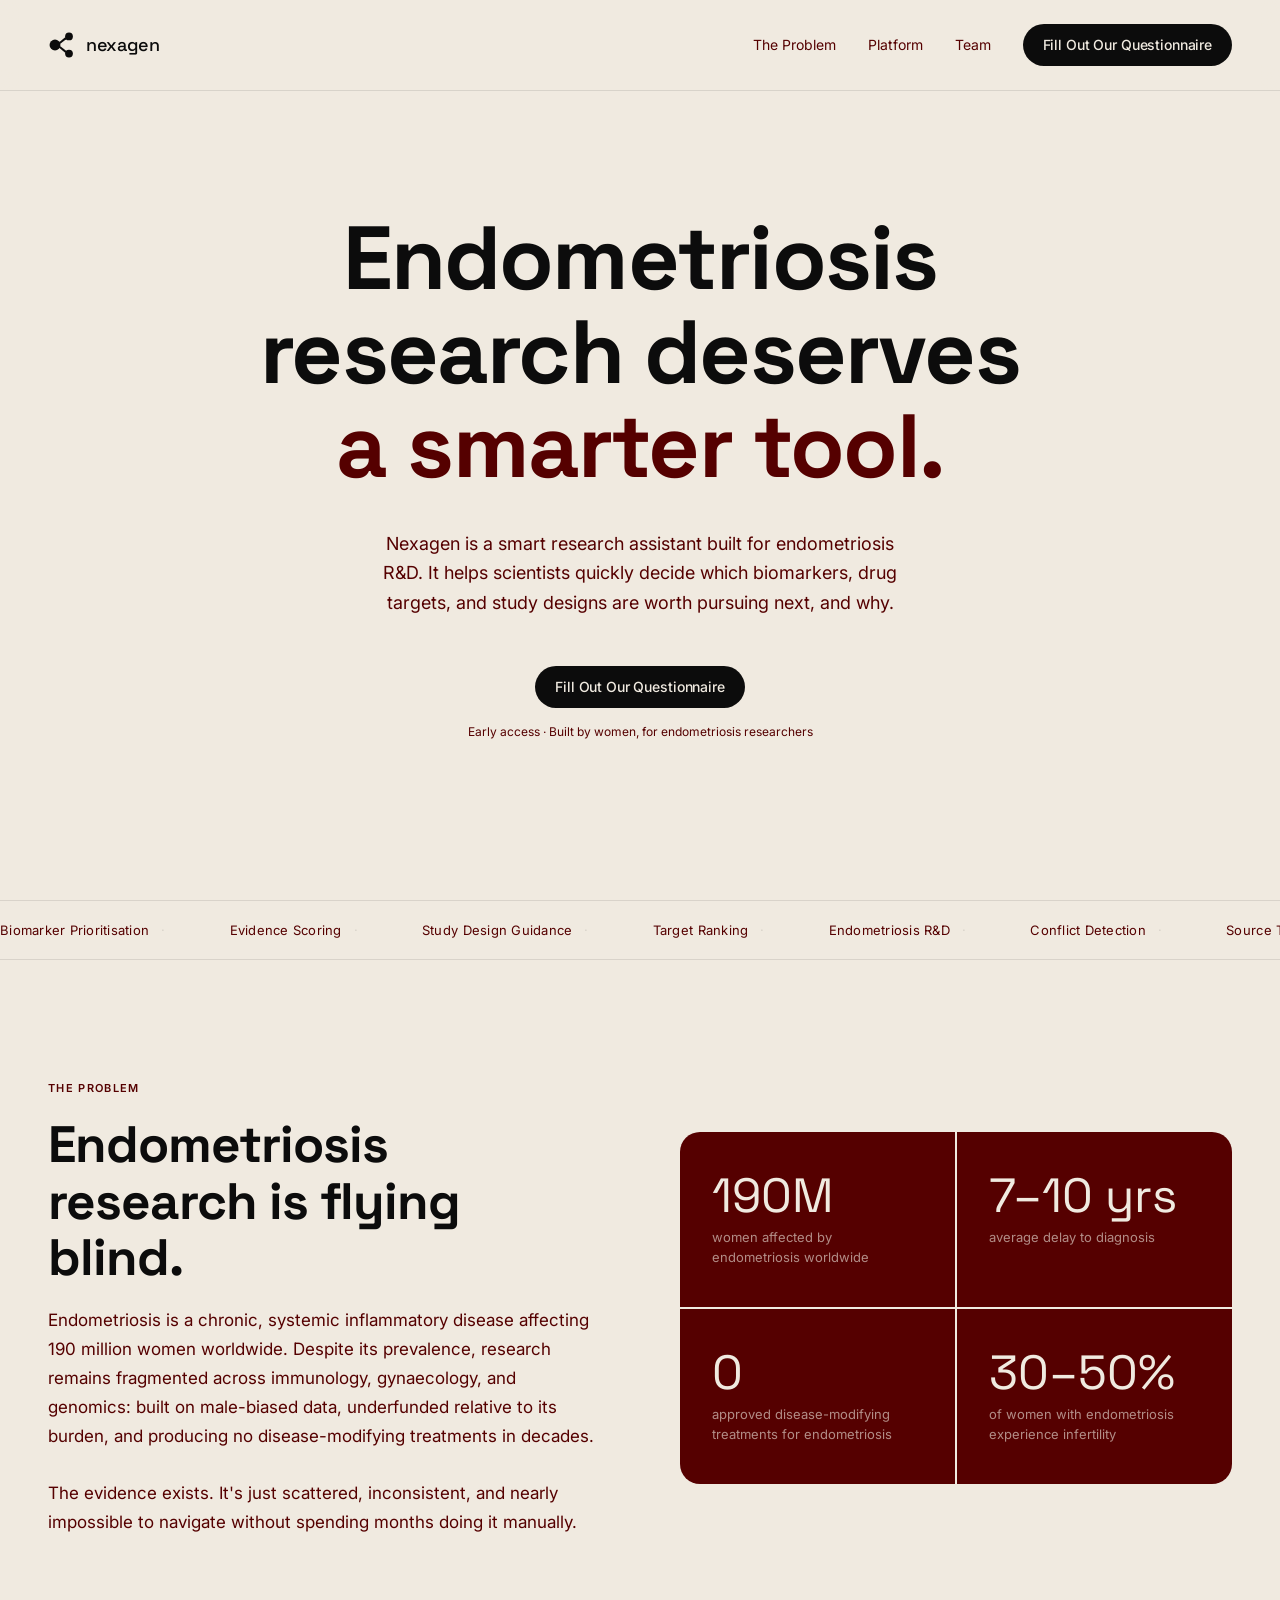
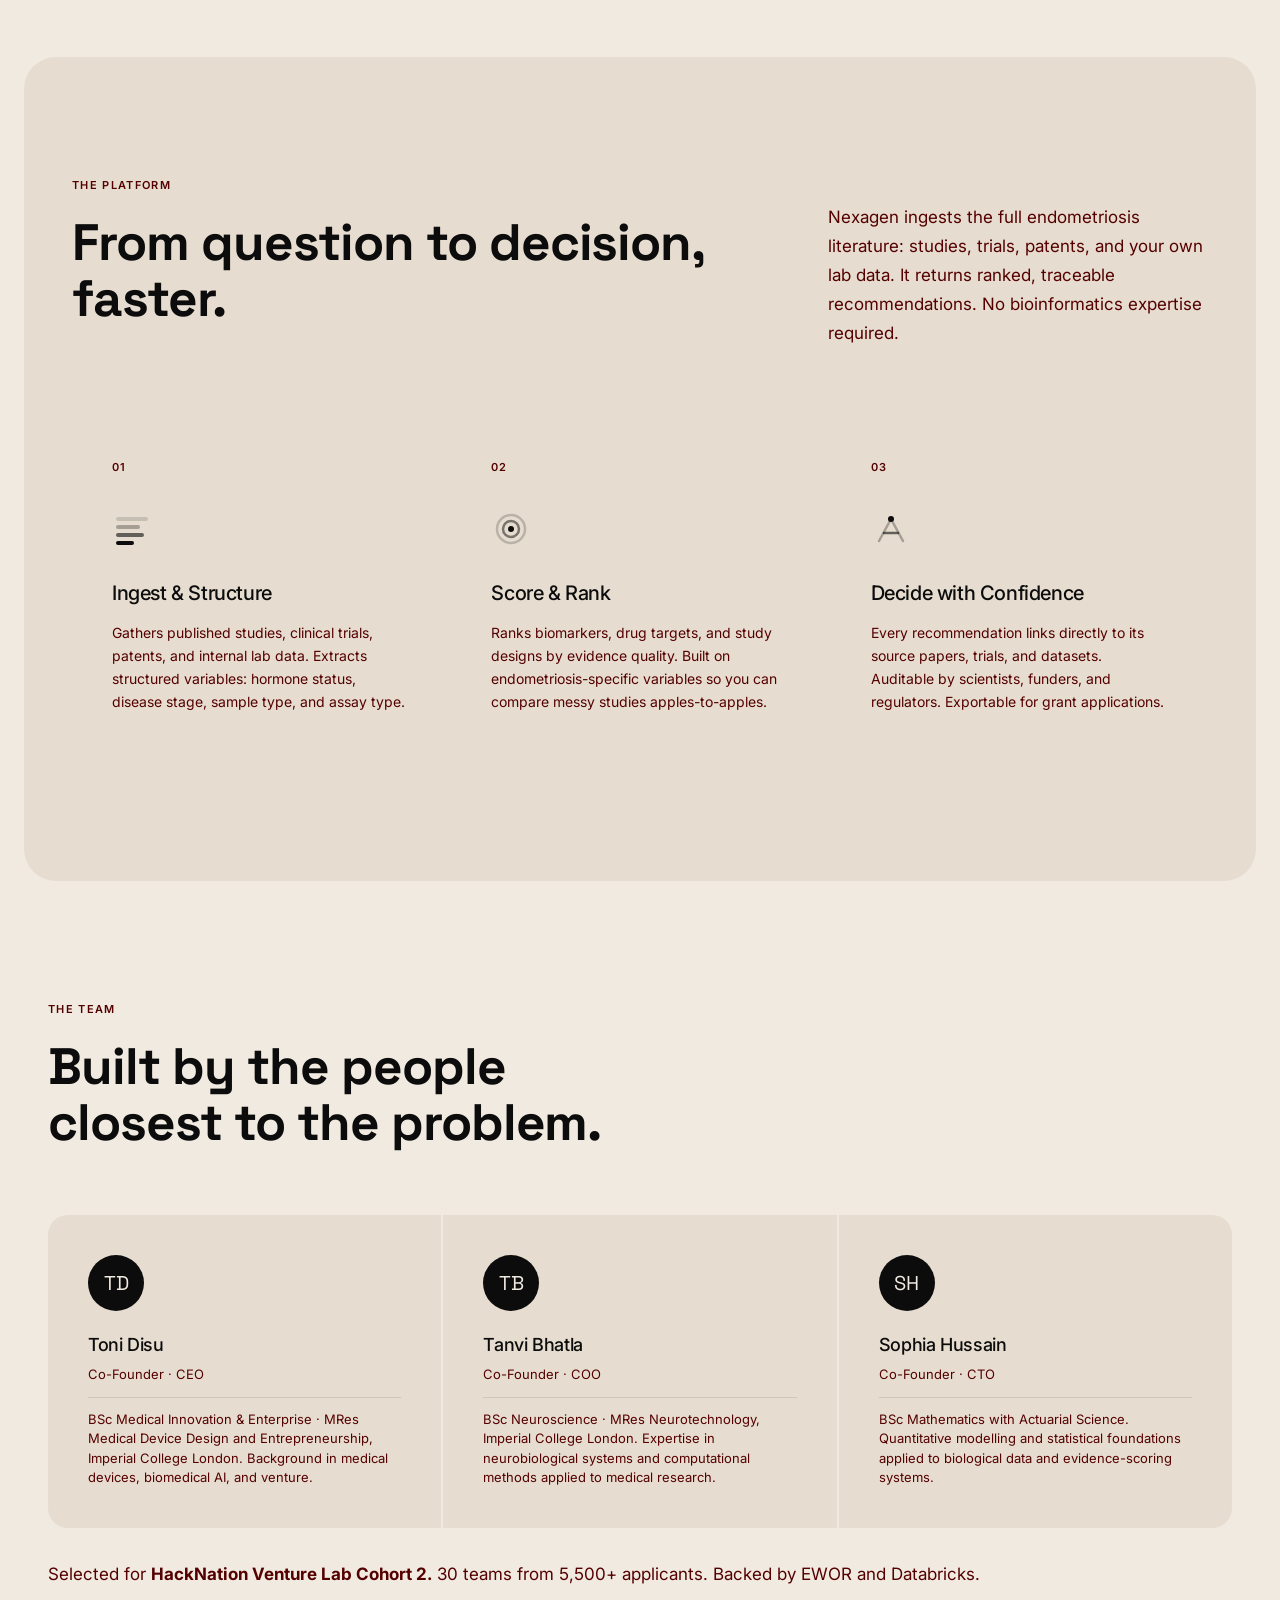
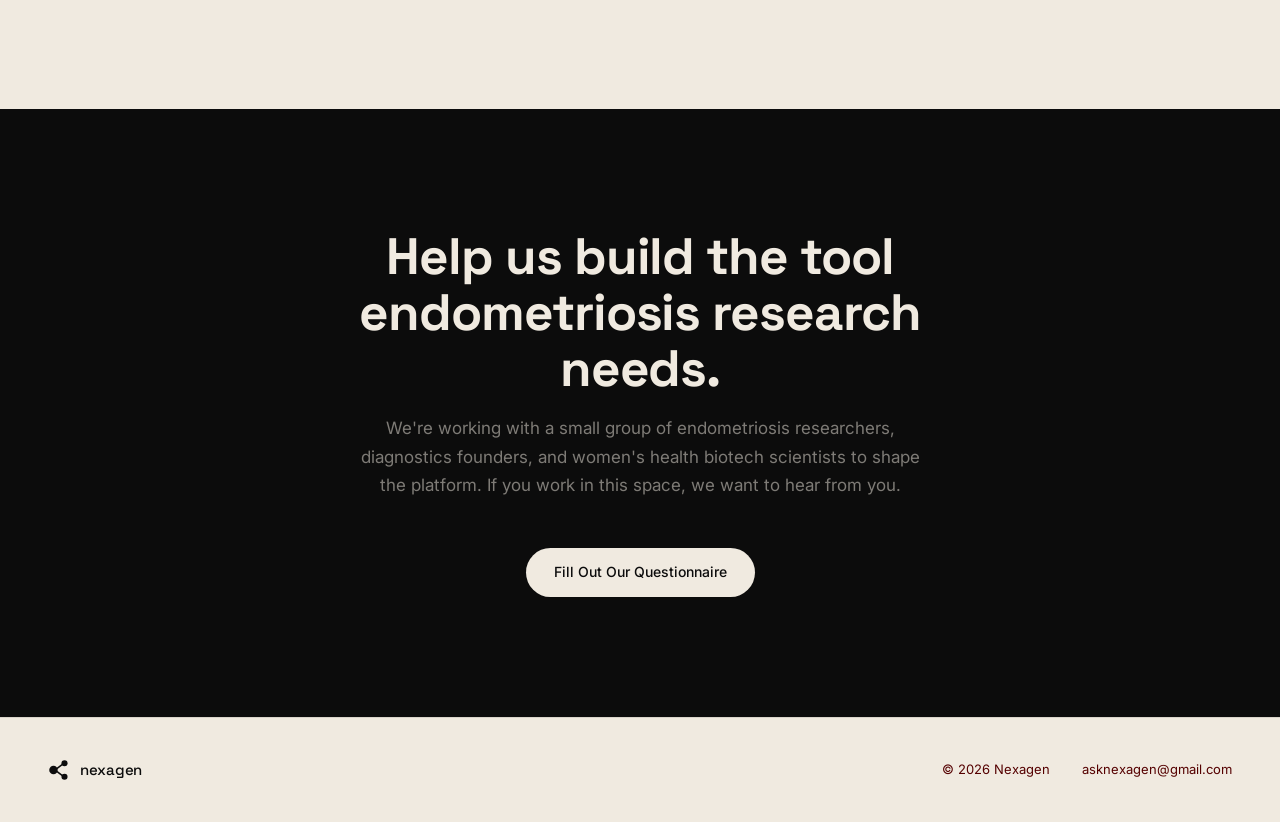
==== index.html @ 5291b255 "Update index.html" ====
<!DOCTYPE html>
<html lang="en">
<head>
  <meta charset="UTF-8" />
  <meta name="viewport" content="width=device-width, initial-scale=1.0" />
  <title>Nexagen: Endometriosis Research Deserves a Smarter Tool</title>
  <meta name="description" content="Nexagen is a smart research assistant built for endometriosis R&D. It helps scientists quickly decide which biomarkers, drug targets, and study designs are worth pursuing next, and why." />
  <link rel="preconnect" href="https://fonts.googleapis.com" />
  <link rel="preconnect" href="https://fonts.gstatic.com" crossorigin />
  <link href="https://fonts.googleapis.com/css2?family=Inter:wght@300;400;500;600&family=DM+Serif+Display:ital@0;1&family=Space+Grotesk:wght@500&display=swap" rel="stylesheet" />
  <style>
    *, *::before, *::after { box-sizing: border-box; margin: 0; padding: 0; }
    :root {
      --cream: #F0EAE0;
      --cream-dark: #E6DDD0;
      --black: #0C0C0C;
      --black-soft: #1A1A1A;
      --mid: #550000;
      --border: rgba(12,12,12,0.1);
    }
    html { scroll-behavior: smooth; }
    body {
      background: var(--cream);
      color: var(--black);
      font-family: 'Inter', sans-serif;
      font-size: 16px;
      line-height: 1.6;
      -webkit-font-smoothing: antialiased;
    }
    /* ── NAV ── */
    nav {
      position: fixed;
      top: 0; left: 0; right: 0;
      z-index: 100;
      display: flex;
      align-items: center;
      justify-content: space-between;
      padding: 24px 48px;
      background: rgba(240, 234, 224, 0.85);
      backdrop-filter: blur(12px);
      border-bottom: 1px solid var(--border);
    }
    .nav-logo {
      display: flex;
      align-items: center;
      gap: 10px;
      text-decoration: none;
      color: var(--black);
    }
    .nav-logo svg { width: 28px; height: 28px; }
    .nav-logo-text {
      font-family: 'Space Grotesk', sans-serif;
      font-size: 18px;
      font-weight: 500;
      letter-spacing: -0.02em;
    }
    .nav-right {
      display: flex;
      align-items: center;
      gap: 32px;
    }
    .nav-link {
      font-size: 14px;
      color: var(--mid);
      text-decoration: none;
      transition: color 0.2s;
    }
    .nav-link:hover { color: var(--black); }
    .btn-primary {
      display: inline-flex;
      align-items: center;
      gap: 8px;
      background: var(--black);
      color: var(--cream);
      font-size: 14px;
      font-weight: 500;
      padding: 10px 20px;
      border-radius: 100px;
      text-decoration: none;
      border: none;
      cursor: pointer;
      transition: opacity 0.2s, transform 0.15s;
      font-family: 'Inter', sans-serif;
      letter-spacing: -0.01em;
    }
    .btn-primary:hover { opacity: 0.85; transform: translateY(-1px); }
    .btn-outline {
      display: inline-flex;
      align-items: center;
      background: transparent;
      color: var(--black);
      font-size: 14px;
      font-weight: 500;
      padding: 10px 20px;
      border-radius: 100px;
      text-decoration: none;
      border: 1.5px solid var(--black);
      cursor: pointer;
      transition: background 0.2s, color 0.2s;
      font-family: 'Inter', sans-serif;
    }
    .btn-outline:hover { background: var(--black); color: var(--cream); }
    /* ── HERO ── */
    .hero {
      min-height: 100vh;
      display: flex;
      flex-direction: column;
      align-items: center;
      justify-content: center;
      text-align: center;
      padding: 100px 24px 48px;
      position: relative;
      overflow: hidden;
    }
    .hero-badge {
      display: inline-flex;
      align-items: center;
      gap: 8px;
      font-size: 12px;
      font-weight: 500;
      letter-spacing: 0.08em;
      text-transform: uppercase;
      color: var(--mid);
      border: 1px solid var(--border);
      padding: 6px 14px;
      border-radius: 100px;
      margin-bottom: 40px;
      animation: fadeUp 0.6s ease both;
    }
    .hero-badge span {
      width: 6px; height: 6px;
      background: var(--black);
      border-radius: 50%;
      display: inline-block;
    }
    .hero-headline {
      font-family: 'Space Grotesk', sans-serif;
      font-size: clamp(40px, 7vw, 96px);
      line-height: 1.05;
      letter-spacing: -0.02em;
      max-width: 900px;
      margin-bottom: 12px;
      animation: fadeUp 0.6s 0.1s ease both;
    }
    .hero-headline em {
      font-style: normal;
      color: var(--mid);
    }
    .hero-sub {
      font-size: clamp(15px, 2vw, 18px);
      color: var(--mid);
      max-width: 520px;
      line-height: 1.65;
      margin: 24px auto 48px;
      font-weight: 400;
      animation: fadeUp 0.6s 0.2s ease both;
    }
    .hero-note {
      font-size: 12px;
      color: var(--mid);
      margin-top: 14px;
      animation: fadeUp 0.6s 0.35s ease both;
    }
    /* ── TICKER ── */
    .ticker-wrap {
      border-top: 1px solid var(--border);
      border-bottom: 1px solid var(--border);
      padding: 16px 0;
      overflow: hidden;
      white-space: nowrap;
    }
    .ticker-track {
      display: inline-flex;
      gap: 64px;
      animation: ticker 28s linear infinite;
    }
    .ticker-item {
      font-size: 13px;
      color: var(--mid);
      font-weight: 400;
      letter-spacing: 0.02em;
      display: inline-flex;
      align-items: center;
      gap: 12px;
    }
    .ticker-item::after {
      content: '·';
      color: var(--border);
    }
    @keyframes ticker {
      from { transform: translateX(0); }
      to { transform: translateX(-50%); }
    }
    /* ── SECTIONS ── */
    section { padding: 120px 48px; }
    .section-label {
      font-size: 11px;
      font-weight: 600;
      letter-spacing: 0.12em;
      text-transform: uppercase;
      color: var(--mid);
      margin-bottom: 20px;
    }
    .section-title {
      font-family: 'Space Grotesk', sans-serif;
      font-size: clamp(28px, 4vw, 52px);
      line-height: 1.1;
      letter-spacing: -0.02em;
      max-width: 640px;
      margin-bottom: 20px;
    }
    .section-body {
      font-size: 17px;
      color: var(--mid);
      max-width: 560px;
      line-height: 1.7;
    }
    /* ── PROBLEM ── */
    .problem {
      display: grid;
      grid-template-columns: 1fr 1fr;
      gap: 80px;
      align-items: center;
      max-width: 1200px;
      margin: 0 auto;
    }
    .stat-grid {
      display: grid;
      grid-template-columns: 1fr 1fr;
      gap: 2px;
    }
    .stat-card {
      background: var(--mid);
      color: var(--cream);
      padding: 40px 32px;
    }
    .stat-card:first-child { border-radius: 20px 0 0 0; }
    .stat-card:nth-child(2) { border-radius: 0 20px 0 0; }
    .stat-card:nth-child(3) { border-radius: 0 0 0 20px; }
    .stat-card:last-child { border-radius: 0 0 20px 0; }
    .stat-number {
      font-family: 'Space Grotesk', sans-serif;
      font-size: clamp(32px, 5vw, 48px);
      line-height: 1;
      margin-bottom: 8px;
    }
    .stat-desc {
      font-size: 13px;
      color: rgba(240,234,224,0.6);
      line-height: 1.5;
    }
    /* ── HOW IT WORKS ── */
    .how-inner {
      max-width: 1200px;
      margin: 0 auto;
    }
    .how-header {
      display: flex;
      justify-content: space-between;
      align-items: flex-end;
      margin-bottom: 64px;
      flex-wrap: wrap;
      gap: 24px;
    }
    .steps {
      display: grid;
      grid-template-columns: repeat(3, 1fr);
      gap: 2px;
    }
    .step {
      background: var(--cream-dark);
      padding: 48px 40px;
      position: relative;
    }
    .step:first-child { border-radius: 20px 0 0 20px; }
    .step:last-child { border-radius: 0 20px 20px 0; }
    .step-num {
      font-size: 11px;
      font-weight: 600;
      letter-spacing: 0.1em;
      color: var(--mid);
      text-transform: uppercase;
      margin-bottom: 32px;
    }
    .step-icon {
      width: 40px;
      height: 40px;
      margin-bottom: 20px;
    }
    .step-title {
      font-size: 20px;
      font-weight: 500;
      letter-spacing: -0.02em;
      margin-bottom: 12px;
    }
    .step-desc {
      font-size: 14px;
      color: var(--mid);
      line-height: 1.65;
    }
    /* ── TEAM ── */
    .team-inner {
      max-width: 1200px;
      margin: 0 auto;
    }
    .team-grid {
      display: grid;
      grid-template-columns: repeat(3, 1fr);
      gap: 2px;
      margin-top: 64px;
    }
    .team-card {
      background: var(--cream-dark);
      padding: 40px;
    }
    .team-card:first-child { border-radius: 20px 0 0 20px; }
    .team-card:last-child { border-radius: 0 20px 20px 0; }
    .team-avatar {
      width: 56px;
      height: 56px;
      border-radius: 50%;
      background: var(--black);
      margin-bottom: 20px;
      display: flex;
      align-items: center;
      justify-content: center;
      font-family: 'Space Grotesk', sans-serif;
      font-size: 20px;
      color: var(--cream);
    }
    .team-name {
      font-size: 18px;
      font-weight: 500;
      letter-spacing: -0.02em;
      margin-bottom: 4px;
    }
    .team-role {
      font-size: 13px;
      color: var(--mid);
      margin-bottom: 12px;
    }
    .team-bg {
      font-size: 13px;
      color: var(--mid);
      line-height: 1.5;
      padding-top: 12px;
      border-top: 1px solid var(--border);
    }
    /* ── CTA ── */
    .cta-section {
      background: var(--black);
      color: var(--cream);
      text-align: center;
      padding: 120px 48px;
    }
    .cta-section .section-title {
      color: var(--cream);
      margin: 0 auto 16px;
    }
    .cta-section .section-body {
      color: rgba(240,234,224,0.5);
      margin: 0 auto 48px;
    }
    .btn-cream {
      display: inline-flex;
      align-items: center;
      background: var(--cream);
      color: var(--black);
      font-family: 'Inter', sans-serif;
      font-size: 14px;
      font-weight: 500;
      padding: 13px 28px;
      border-radius: 100px;
      text-decoration: none;
      border: none;
      cursor: pointer;
      white-space: nowrap;
      transition: opacity 0.2s, transform 0.15s;
    }
    .btn-cream:hover { opacity: 0.85; transform: translateY(-1px); }
    /* ── FOOTER ── */
    footer {
      padding: 40px 48px;
      border-top: 1px solid var(--border);
      display: flex;
      align-items: center;
      justify-content: space-between;
    }
    .footer-logo {
      display: flex;
      align-items: center;
      gap: 10px;
      text-decoration: none;
      color: var(--black);
    }
    .footer-logo svg { width: 22px; height: 22px; }
    .footer-logo-text { font-family: 'Space Grotesk', sans-serif; font-size: 15px; font-weight: 500; letter-spacing: -0.02em; }
    .footer-right {
      display: flex;
      align-items: center;
      gap: 32px;
    }
    .footer-link {
      font-size: 13px;
      color: var(--mid);
      text-decoration: none;
      transition: color 0.2s;
    }
    .footer-link:hover { color: var(--black); }
    /* ── ANIMATIONS ── */
    @keyframes fadeUp {
      from { opacity: 0; transform: translateY(16px); }
      to   { opacity: 1; transform: translateY(0); }
    }
    .fade-up {
      opacity: 0;
      transform: translateY(20px);
      transition: opacity 0.6s ease, transform 0.6s ease;
    }
    .fade-up.visible { opacity: 1; transform: none; }
    /* ── RESPONSIVE: TABLET ── */
    @media (max-width: 900px) {
      nav { padding: 20px 24px; }
      .nav-link { display: none; }
      /* Hide nav CTA — hero has one */
      .nav-right .btn-primary { display: none; }
      section { padding: 80px 24px; }
      .cta-section { padding: 80px 24px; }
      .problem { grid-template-columns: 1fr; gap: 48px; }
      .steps { grid-template-columns: 1fr; }
      .step { padding: 36px 28px; }
      .step:first-child { border-radius: 20px 20px 0 0; }
      .step:nth-child(2) { border-radius: 0; }
      .step:last-child { border-radius: 0 0 20px 20px; }
      .how-header { flex-direction: column; align-items: flex-start; margin-bottom: 40px; }
      .team-grid { grid-template-columns: 1fr; margin-top: 40px; }
      .team-card { padding: 32px 28px; }
      .team-card:first-child { border-radius: 20px 20px 0 0; }
      .team-card:nth-child(2) { border-radius: 0; }
      .team-card:last-child { border-radius: 0 0 20px 20px; }
      footer { flex-direction: column; gap: 24px; text-align: center; }
      .footer-right { flex-direction: column; gap: 12px; }
    }
    /* ── RESPONSIVE: MOBILE ── */
    @media (max-width: 540px) {
      nav { padding: 16px 20px; }
      .hero {
        padding: 80px 20px 40px;
        min-height: 100svh;
      }
      .hero-badge { font-size: 10px; padding: 5px 12px; margin-bottom: 28px; }
      .hero-sub { margin-bottom: 36px; }
      /* Platform section: pull back the horizontal margin so it doesn't eat screen */
      #platform {
        margin: 0 12px !important;
        border-radius: 24px !important;
        padding: 64px 20px !important;
      }
      .stat-card { padding: 28px 20px; }
      .stat-desc { font-size: 12px; }
      .step { padding: 32px 24px; }
      .step-title { font-size: 18px; }
      .team-card { padding: 28px 24px; }
      .cta-section { padding: 72px 20px; }
      .cta-section .section-body { font-size: 15px; }
      footer { padding: 32px 20px; }
      .btn-cream { font-size: 13px; padding: 12px 24px; }
    }
  </style>
</head>
<body>
  <!-- NAV -->
  <nav>
    <a href="#" class="nav-logo">
      <svg viewBox="0 0 36 36" fill="none" xmlns="http://www.w3.org/2000/svg">
        <circle cx="9" cy="18" r="7" fill="#0C0C0C"/>
        <circle cx="27" cy="7" r="5" fill="#0C0C0C"/>
        <circle cx="27" cy="29" r="5" fill="#0C0C0C"/>
        <line x1="15.5" y1="15" x2="22.5" y2="9.5" stroke="#0C0C0C" stroke-width="2.5" stroke-linecap="round"/>
        <line x1="15.5" y1="21" x2="22.5" y2="26.5" stroke="#0C0C0C" stroke-width="2.5" stroke-linecap="round"/>
      </svg>
      <span class="nav-logo-text">nexagen</span>
    </a>
    <div class="nav-right">
      <a href="#problem" class="nav-link">The Problem</a>
      <a href="#platform" class="nav-link">Platform</a>
      <a href="#team" class="nav-link">Team</a>
      <a href="https://docs.google.com/forms/d/e/1FAIpQLSfPnYSbLB0yAkp9VEmTySHZUfwO2lmAxV6sVlsd5_taA4u6ag/viewform?usp=publish-editor" target="_blank" class="btn-primary">Fill Out Our Questionnaire</a>
    </div>
  </nav>
  <!-- HERO -->
  <section class="hero">
    <h1 class="hero-headline">
      Endometriosis research deserves<br/><em>a smarter tool.</em>
    </h1>
    <p class="hero-sub">
      Nexagen is a smart research assistant built for endometriosis R&D. It helps scientists quickly decide which biomarkers, drug targets, and study designs are worth pursuing next, and why.
    </p>
    <a href="https://docs.google.com/forms/d/e/1FAIpQLSfPnYSbLB0yAkp9VEmTySHZUfwO2lmAxV6sVlsd5_taA4u6ag/viewform?usp=publish-editor" target="_blank" class="btn-primary" style="animation: fadeUp 0.6s 0.3s ease both;">Fill Out Our Questionnaire</a>
    <p class="hero-note">Early access · Built by women, for endometriosis researchers</p>
  </section>
  <!-- TICKER -->
  <div class="ticker-wrap">
    <div class="ticker-track">
      <span class="ticker-item">Biomarker Prioritisation</span>
      <span class="ticker-item">Evidence Scoring</span>
      <span class="ticker-item">Study Design Guidance</span>
      <span class="ticker-item">Target Ranking</span>
      <span class="ticker-item">Endometriosis R&D</span>
      <span class="ticker-item">Conflict Detection</span>
      <span class="ticker-item">Source Traceability</span>
      <span class="ticker-item">Research Decisions</span>
      <span class="ticker-item">Biomarker Prioritisation</span>
      <span class="ticker-item">Evidence Scoring</span>
      <span class="ticker-item">Study Design Guidance</span>
      <span class="ticker-item">Target Ranking</span>
      <span class="ticker-item">Endometriosis R&D</span>
      <span class="ticker-item">Conflict Detection</span>
      <span class="ticker-item">Source Traceability</span>
      <span class="ticker-item">Research Decisions</span>
    </div>
  </div>
  <!-- PROBLEM -->
  <section id="problem">
    <div class="problem">
      <div class="fade-up">
        <p class="section-label">The Problem</p>
        <h2 class="section-title">Endometriosis research is flying blind.</h2>
        <p class="section-body">
          Endometriosis is a chronic, systemic inflammatory disease affecting 190 million women worldwide. Despite its prevalence, research remains fragmented across immunology, gynaecology, and genomics: built on male-biased data, underfunded relative to its burden, and producing no disease-modifying treatments in decades.
          <br/><br/>
          The evidence exists. It's just scattered, inconsistent, and nearly impossible to navigate without spending months doing it manually.
        </p>
      </div>
      <div class="stat-grid fade-up">
        <div class="stat-card">
          <div class="stat-number">190M</div>
          <div class="stat-desc">women affected by endometriosis worldwide</div>
        </div>
        <div class="stat-card">
          <div class="stat-number">7–10 yrs</div>
          <div class="stat-desc">average delay to diagnosis</div>
        </div>
        <div class="stat-card">
          <div class="stat-number">0</div>
          <div class="stat-desc">approved disease-modifying treatments for endometriosis</div>
        </div>
        <div class="stat-card">
          <div class="stat-number">30–50%</div>
          <div class="stat-desc">of women with endometriosis experience infertility</div>
        </div>
      </div>
    </div>
  </section>
  <!-- HOW IT WORKS -->
  <section id="platform" style="background: var(--cream-dark); border-radius: 32px; margin: 0 24px;">
    <div class="how-inner">
      <div class="how-header">
        <div class="fade-up">
          <p class="section-label">The Platform</p>
          <h2 class="section-title">From question to decision, faster.</h2>
        </div>
        <p class="section-body fade-up" style="max-width: 380px;">
          Nexagen ingests the full endometriosis literature: studies, trials, patents, and your own lab data. It returns ranked, traceable recommendations. No bioinformatics expertise required.
        </p>
      </div>
      <div class="steps">
        <div class="step fade-up">
          <div class="step-num">01</div>
          <svg class="step-icon" viewBox="0 0 40 40" fill="none">
            <rect x="4" y="8" width="32" height="4" rx="2" fill="#0C0C0C" opacity="0.15"/>
            <rect x="4" y="16" width="24" height="4" rx="2" fill="#0C0C0C" opacity="0.3"/>
            <rect x="4" y="24" width="28" height="4" rx="2" fill="#0C0C0C" opacity="0.6"/>
            <rect x="4" y="32" width="18" height="4" rx="2" fill="#0C0C0C"/>
          </svg>
          <div class="step-title">Ingest &amp; Structure</div>
          <div class="step-desc">Gathers published studies, clinical trials, patents, and internal lab data. Extracts structured variables: hormone status, disease stage, sample type, and assay type.</div>
        </div>
        <div class="step fade-up">
          <div class="step-num">02</div>
          <svg class="step-icon" viewBox="0 0 40 40" fill="none">
            <circle cx="20" cy="20" r="14" stroke="#0C0C0C" stroke-width="2.5" opacity="0.2"/>
            <circle cx="20" cy="20" r="8" stroke="#0C0C0C" stroke-width="2.5" opacity="0.5"/>
            <circle cx="20" cy="20" r="3" fill="#0C0C0C"/>
          </svg>
          <div class="step-title">Score &amp; Rank</div>
          <div class="step-desc">Ranks biomarkers, drug targets, and study designs by evidence quality. Built on endometriosis-specific variables so you can compare messy studies apples-to-apples.</div>
        </div>
        <div class="step fade-up">
          <div class="step-num">03</div>
          <svg class="step-icon" viewBox="0 0 40 40" fill="none">
            <path d="M8 32L20 10L32 32" stroke="#0C0C0C" stroke-width="2.5" stroke-linecap="round" stroke-linejoin="round" opacity="0.3"/>
            <path d="M13 24h14" stroke="#0C0C0C" stroke-width="2.5" stroke-linecap="round" opacity="0.6"/>
            <circle cx="20" cy="10" r="3" fill="#0C0C0C"/>
          </svg>
          <div class="step-title">Decide with Confidence</div>
          <div class="step-desc">Every recommendation links directly to its source papers, trials, and datasets. Auditable by scientists, funders, and regulators. Exportable for grant applications.</div>
        </div>
      </div>
    </div>
  </section>
  <!-- TEAM -->
  <section id="team">
    <div class="team-inner">
      <div class="fade-up">
        <p class="section-label">The Team</p>
        <h2 class="section-title">Built by the people closest to the problem.</h2>
      </div>
      <div class="team-grid">
        <div class="team-card fade-up">
          <div class="team-avatar">TD</div>
          <div class="team-name">Toni Disu</div>
          <div class="team-role">Co-Founder · CEO</div>
          <div class="team-bg">BSc Medical Innovation & Enterprise · MRes Medical Device Design and Entrepreneurship, Imperial College London. Background in medical devices, biomedical AI, and venture.</div>
        </div>
        <div class="team-card fade-up">
          <div class="team-avatar">TB</div>
          <div class="team-name">Tanvi Bhatla</div>
          <div class="team-role">Co-Founder · COO</div>
          <div class="team-bg">BSc Neuroscience · MRes Neurotechnology, Imperial College London. Expertise in neurobiological systems and computational methods applied to medical research.</div>
        </div>
        <div class="team-card fade-up">
          <div class="team-avatar">SH</div>
          <div class="team-name">Sophia Hussain</div>
          <div class="team-role">Co-Founder · CTO</div>
          <div class="team-bg">BSc Mathematics with Actuarial Science. Quantitative modelling and statistical foundations applied to biological data and evidence-scoring systems.</div>
        </div>
      </div>
      <p class="section-body fade-up" style="margin-top: 32px; max-width: none;">
        Selected for <strong>HackNation Venture Lab Cohort 2.</strong> 30 teams from 5,500+ applicants. Backed by EWOR and Databricks.
      </p>
    </div>
  </section>
  <!-- CTA -->
  <section class="cta-section" id="waitlist">
    <h2 class="section-title fade-up">Help us build the tool endometriosis research needs.</h2>
    <p class="section-body fade-up">We're working with a small group of endometriosis researchers, diagnostics founders, and women's health biotech scientists to shape the platform. If you work in this space, we want to hear from you.</p>
    <a href="https://docs.google.com/forms/d/e/1FAIpQLSfPnYSbLB0yAkp9VEmTySHZUfwO2lmAxV6sVlsd5_taA4u6ag/viewform?usp=publish-editor" target="_blank" class="btn-cream fade-up">Fill Out Our Questionnaire</a>
  </section>
  <!-- FOOTER -->
  <footer>
    <a href="#" class="footer-logo">
      <svg viewBox="0 0 36 36" fill="none" xmlns="http://www.w3.org/2000/svg">
        <circle cx="9" cy="18" r="7" fill="#0C0C0C"/>
        <circle cx="27" cy="7" r="5" fill="#0C0C0C"/>
        <circle cx="27" cy="29" r="5" fill="#0C0C0C"/>
        <line x1="15.5" y1="15" x2="22.5" y2="9.5" stroke="#0C0C0C" stroke-width="2.5" stroke-linecap="round"/>
        <line x1="15.5" y1="21" x2="22.5" y2="26.5" stroke="#0C0C0C" stroke-width="2.5" stroke-linecap="round"/>
      </svg>
      <span class="footer-logo-text">nexagen</span>
    </a>
    <div class="footer-right">
      <span style="font-size: 13px; color: var(--mid);">© 2026 Nexagen</span>
      <a href="mailto:asknexagen@gmail.com" class="footer-link">asknexagen@gmail.com</a>
    </div>
  </footer>
  <script>
    const observer = new IntersectionObserver((entries) => {
      entries.forEach(el => {
        if (el.isIntersecting) el.target.classList.add('visible');
      });
    }, { threshold: 0.1, rootMargin: '0px 0px -40px 0px' });
    document.querySelectorAll('.fade-up').forEach(el => observer.observe(el));
  </script>
</body>
</html>
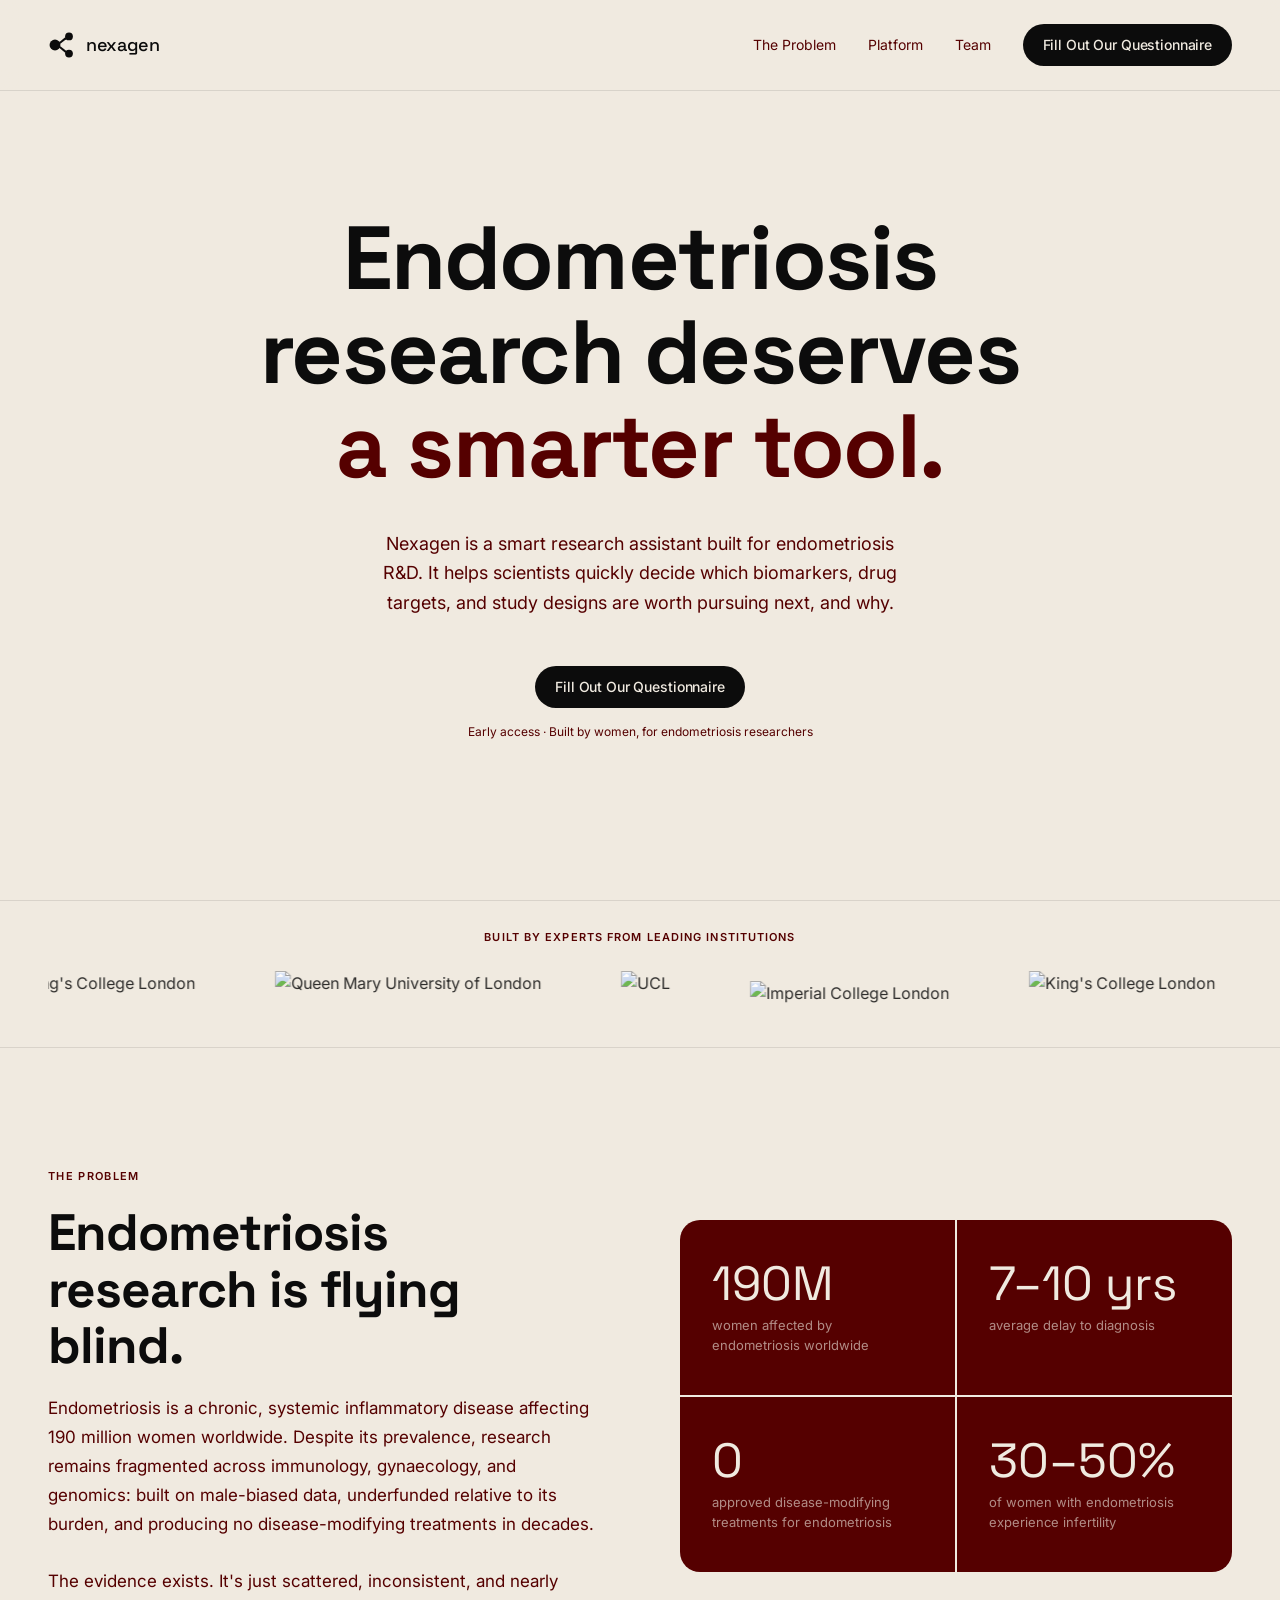
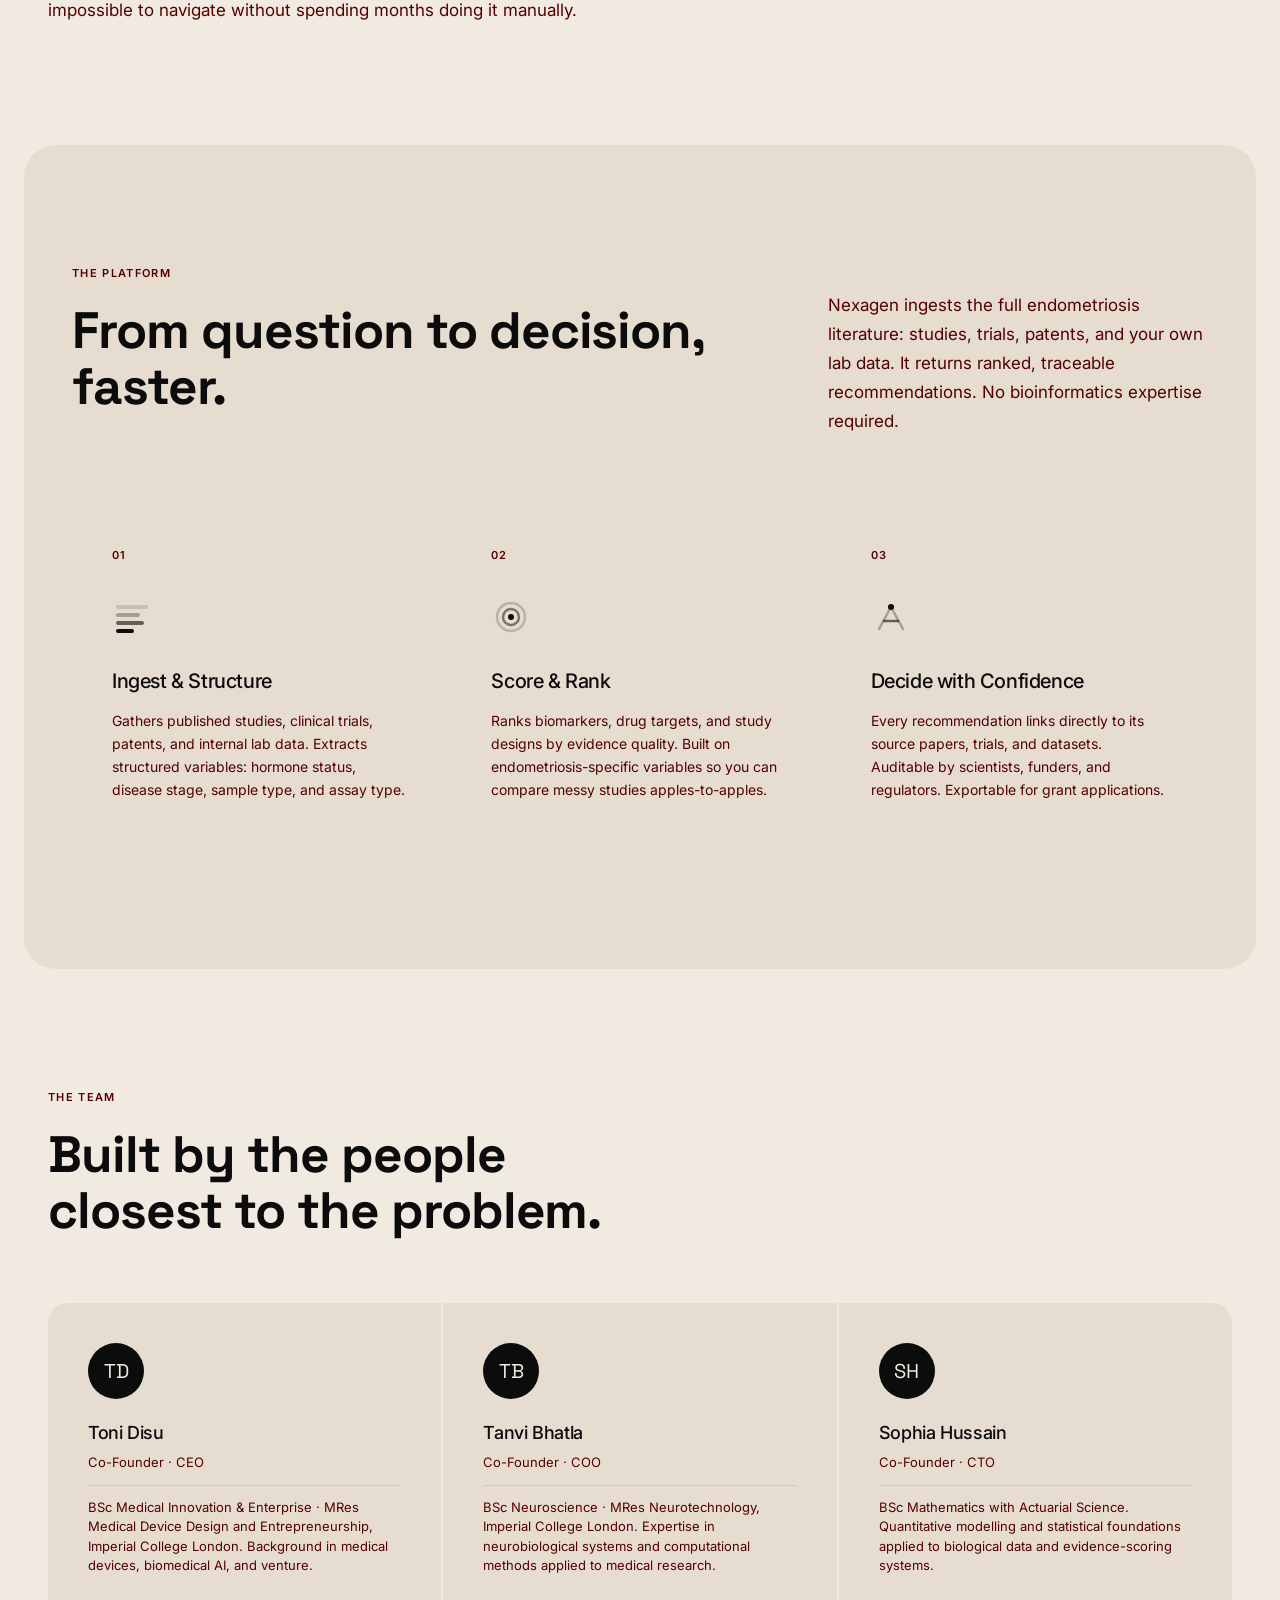
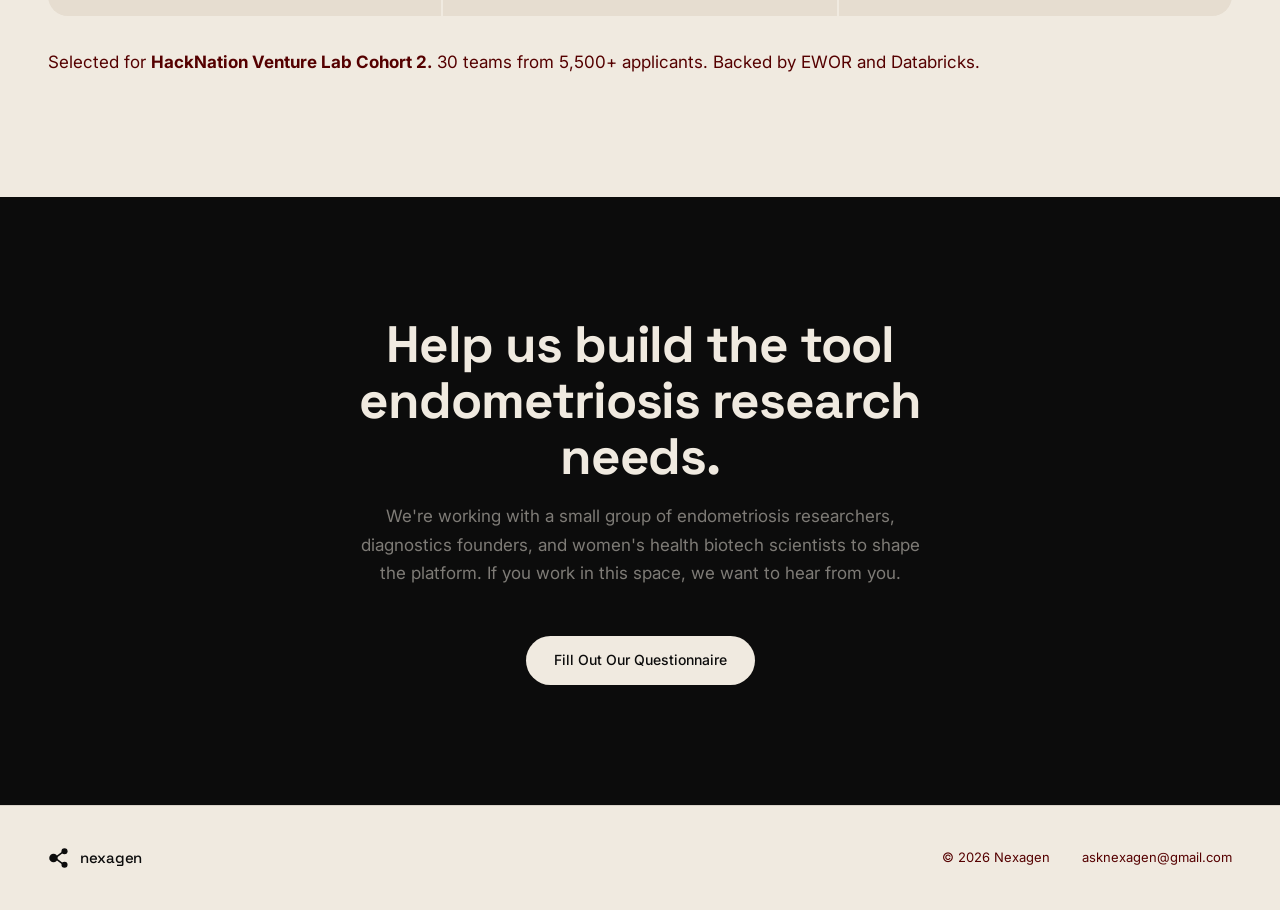
==== commit e99f1ca7: "Update index.html" ====
--- a/index.html
+++ b/index.html
@@ -190,6 +190,47 @@
     @keyframes ticker {
       from { transform: translateX(0); }
       to { transform: translateX(-50%); }
+    }
+    /* ── INSTITUTIONS ── */
+    .institutions-wrap {
+      border-top: 1px solid var(--border);
+      border-bottom: 1px solid var(--border);
+      padding: 28px 48px;
+      text-align: center;
+    }
+    .institutions-label {
+      font-size: 11px;
+      font-weight: 600;
+      letter-spacing: 0.1em;
+      text-transform: uppercase;
+      color: var(--mid);
+      margin-bottom: 24px;
+    }
+    .institutions-track-wrap {
+      overflow: hidden;
+      white-space: nowrap;
+    }
+    .institutions-track {
+      display: inline-flex;
+      align-items: center;
+      gap: 80px;
+      will-change: transform;
+    }
+    .inst-logo {
+      height: 48px;
+      width: auto;
+      object-fit: contain;
+      flex-shrink: 0;
+      opacity: 0.85;
+    }
+    .inst-logo.imperial {
+      height: 28px;
+    }
+    .inst-logo-ucl {
+      height: 48px;
+      width: auto;
+      flex-shrink: 0;
+      opacity: 0.85;
     }
     /* ── SECTIONS ── */
     section { padding: 120px 48px; }
@@ -499,25 +540,20 @@
     <a href="https://docs.google.com/forms/d/e/1FAIpQLSfPnYSbLB0yAkp9VEmTySHZUfwO2lmAxV6sVlsd5_taA4u6ag/viewform?usp=publish-editor" target="_blank" class="btn-primary" style="animation: fadeUp 0.6s 0.3s ease both;">Fill Out Our Questionnaire</a>
     <p class="hero-note">Early access · Built by women, for endometriosis researchers</p>
   </section>
-  <!-- TICKER -->
-  <div class="ticker-wrap">
-    <div class="ticker-track">
-      <span class="ticker-item">Biomarker Prioritisation</span>
-      <span class="ticker-item">Evidence Scoring</span>
-      <span class="ticker-item">Study Design Guidance</span>
-      <span class="ticker-item">Target Ranking</span>
-      <span class="ticker-item">Endometriosis R&D</span>
-      <span class="ticker-item">Conflict Detection</span>
-      <span class="ticker-item">Source Traceability</span>
-      <span class="ticker-item">Research Decisions</span>
-      <span class="ticker-item">Biomarker Prioritisation</span>
-      <span class="ticker-item">Evidence Scoring</span>
-      <span class="ticker-item">Study Design Guidance</span>
-      <span class="ticker-item">Target Ranking</span>
-      <span class="ticker-item">Endometriosis R&D</span>
-      <span class="ticker-item">Conflict Detection</span>
-      <span class="ticker-item">Source Traceability</span>
-      <span class="ticker-item">Research Decisions</span>
+  <!-- INSTITUTIONS -->
+  <div class="institutions-wrap">
+    <p class="institutions-label">Built by experts from leading institutions</p>
+    <div class="institutions-track-wrap">
+      <div class="institutions-track">
+        <img src="kcl2.png" class="inst-logo" alt="King's College London" />
+        <img src="qmul.jpg" class="inst-logo" alt="Queen Mary University of London" />
+        <img src="ucl_logo.png" class="inst-logo-ucl" alt="UCL" />
+        <img src="imperial2.png" class="inst-logo imperial" alt="Imperial College London" />
+        <img src="kcl2.png" class="inst-logo" alt="King's College London" />
+        <img src="qmul.jpg" class="inst-logo" alt="Queen Mary University of London" />
+        <img src="ucl_logo.png" class="inst-logo-ucl" alt="UCL" />
+        <img src="imperial2.png" class="inst-logo imperial" alt="Imperial College London" />
+      </div>
     </div>
   </div>
   <!-- PROBLEM -->
@@ -655,12 +691,33 @@
     </div>
   </footer>
   <script>
+    // Fade-up on scroll
     const observer = new IntersectionObserver((entries) => {
       entries.forEach(el => {
         if (el.isIntersecting) el.target.classList.add('visible');
       });
     }, { threshold: 0.1, rootMargin: '0px 0px -40px 0px' });
     document.querySelectorAll('.fade-up').forEach(el => observer.observe(el));
+
+    // Seamless institution logo carousel via rAF
+    (function () {
+      const track = document.querySelector('.institutions-track');
+      if (!track) return;
+      let x = 0;
+      const speed = 0.4; // px per frame — adjust to taste
+
+      function tick() {
+        x -= speed;
+        // halfWidth = width of the original set (first 4 logos)
+        const halfWidth = track.scrollWidth / 2;
+        if (x <= -halfWidth) x += halfWidth;
+        track.style.transform = 'translateX(' + x + 'px)';
+        requestAnimationFrame(tick);
+      }
+
+      // Wait one frame so layout is fully painted before reading scrollWidth
+      requestAnimationFrame(tick);
+    })();
   </script>
 </body>
 </html>
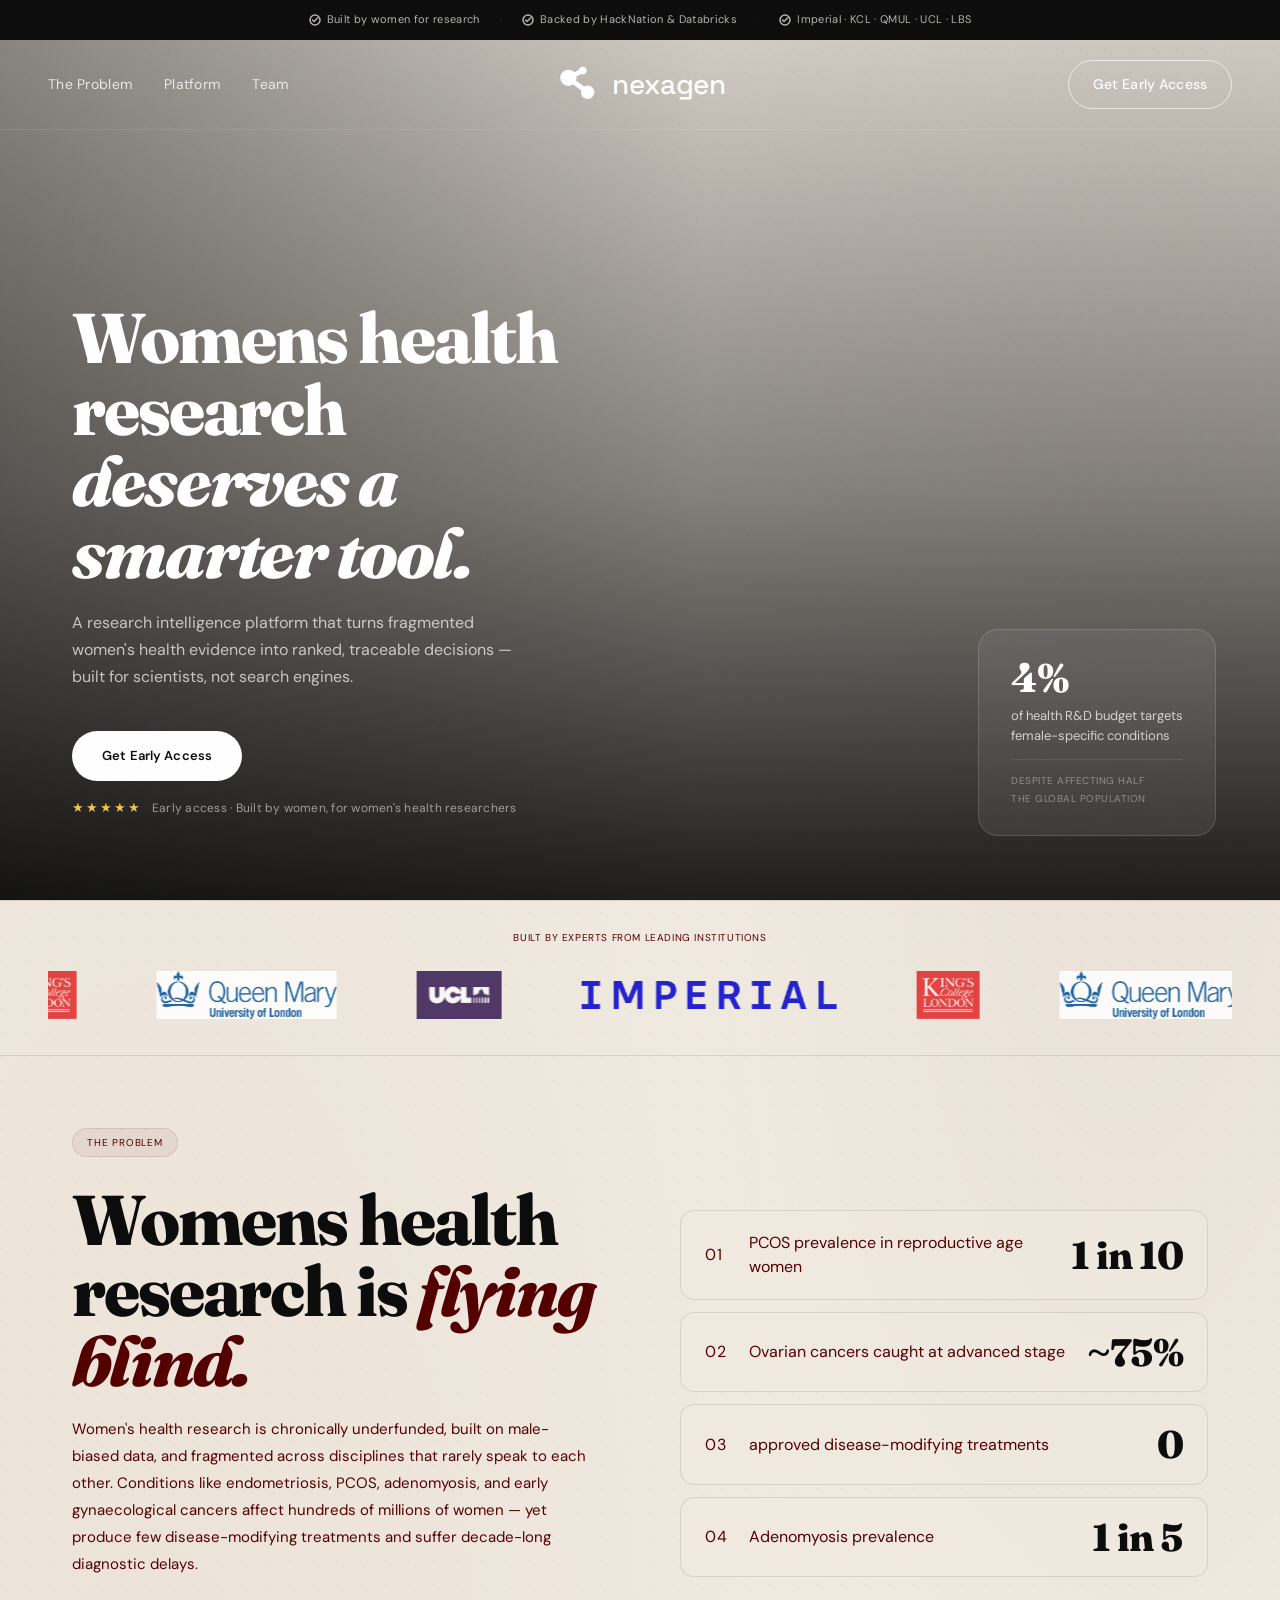
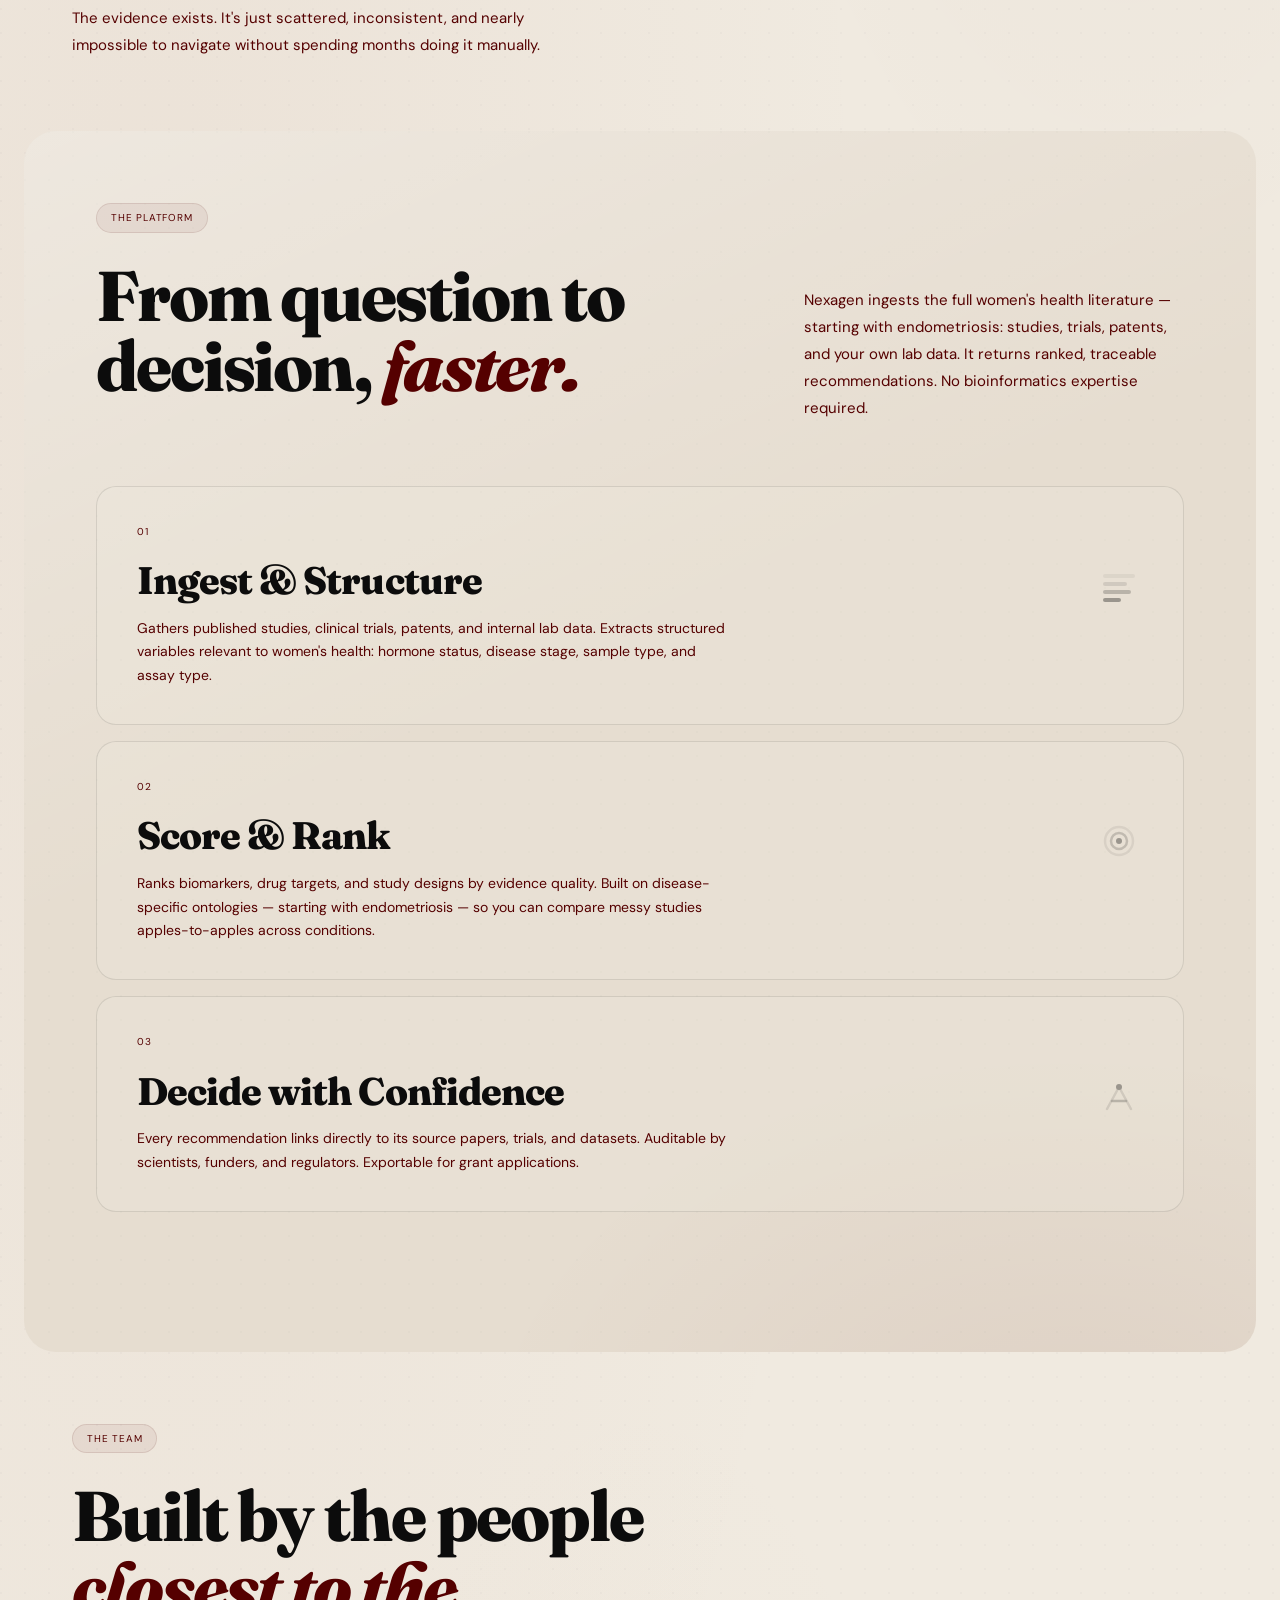
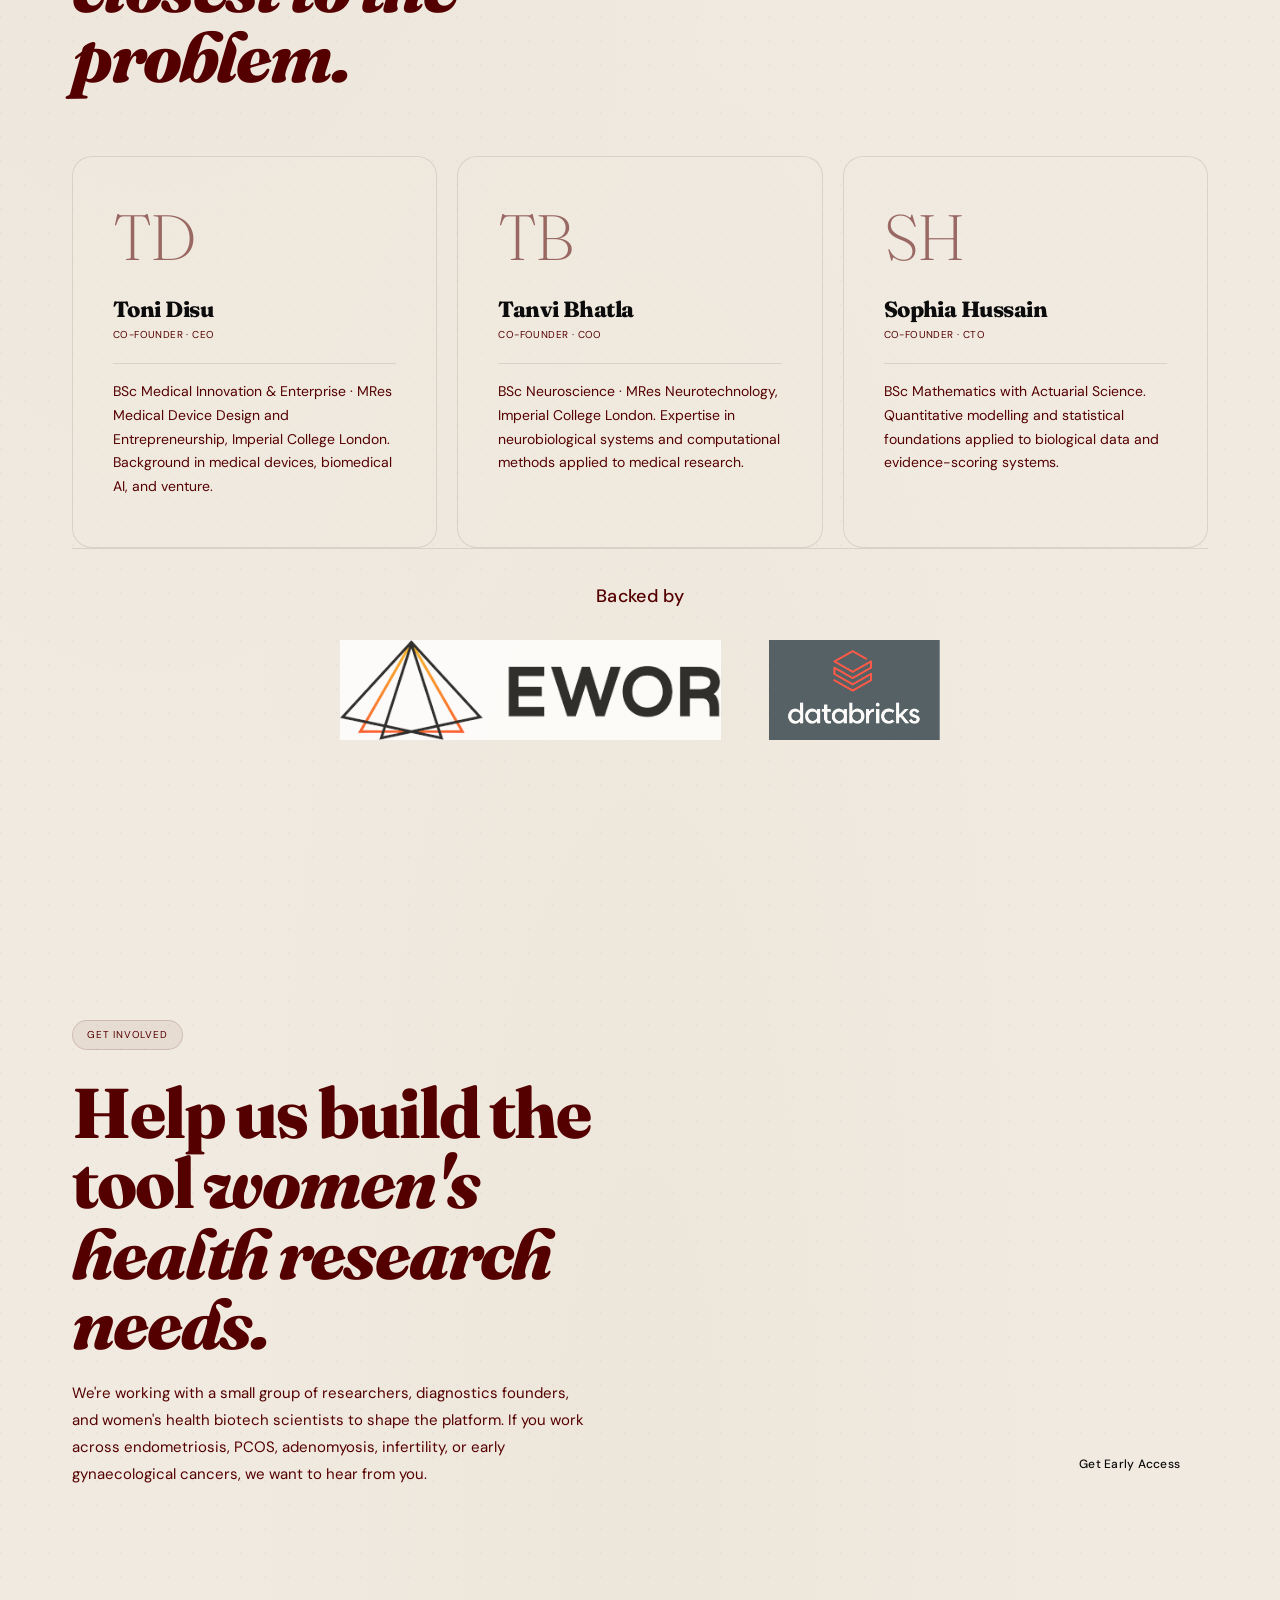
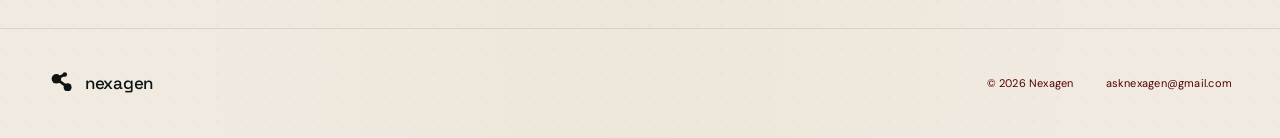
==== commit dd28d1d4: "Add files via upload" ====
--- a/index.html
+++ b/index.html
@@ -3,543 +3,88 @@
 <head>
   <meta charset="UTF-8" />
   <meta name="viewport" content="width=device-width, initial-scale=1.0" />
-  <title>Nexagen: Endometriosis Research Deserves a Smarter Tool</title>
-  <meta name="description" content="Nexagen is a smart research assistant built for endometriosis R&D. It helps scientists quickly decide which biomarkers, drug targets, and study designs are worth pursuing next, and why." />
+  <title>Nexagen: Women's Health Research Deserves a Smarter Tool</title>
+  <meta name="description" content="Nexagen is a research intelligence platform built for women's health R&D. It helps scientists quickly decide which biomarkers, drug targets, and study designs are worth pursuing next — starting with endometriosis." />
   <link rel="preconnect" href="https://fonts.googleapis.com" />
   <link rel="preconnect" href="https://fonts.gstatic.com" crossorigin />
-  <link href="https://fonts.googleapis.com/css2?family=Inter:wght@300;400;500;600&family=DM+Serif+Display:ital@0;1&family=Space+Grotesk:wght@500&display=swap" rel="stylesheet" />
-  <style>
-    *, *::before, *::after { box-sizing: border-box; margin: 0; padding: 0; }
-    :root {
-      --cream: #F0EAE0;
-      --cream-dark: #E6DDD0;
-      --black: #0C0C0C;
-      --black-soft: #1A1A1A;
-      --mid: #550000;
-      --border: rgba(12,12,12,0.1);
-    }
-    html { scroll-behavior: smooth; }
-    body {
-      background: var(--cream);
-      color: var(--black);
-      font-family: 'Inter', sans-serif;
-      font-size: 16px;
-      line-height: 1.6;
-      -webkit-font-smoothing: antialiased;
-    }
-    /* ── NAV ── */
-    nav {
-      position: fixed;
-      top: 0; left: 0; right: 0;
-      z-index: 100;
-      display: flex;
-      align-items: center;
-      justify-content: space-between;
-      padding: 24px 48px;
-      background: rgba(240, 234, 224, 0.85);
-      backdrop-filter: blur(12px);
-      border-bottom: 1px solid var(--border);
-    }
-    .nav-logo {
-      display: flex;
-      align-items: center;
-      gap: 10px;
-      text-decoration: none;
-      color: var(--black);
-    }
-    .nav-logo svg { width: 28px; height: 28px; }
-    .nav-logo-text {
-      font-family: 'Space Grotesk', sans-serif;
-      font-size: 18px;
-      font-weight: 500;
-      letter-spacing: -0.02em;
-    }
-    .nav-right {
-      display: flex;
-      align-items: center;
-      gap: 32px;
-    }
-    .nav-link {
-      font-size: 14px;
-      color: var(--mid);
-      text-decoration: none;
-      transition: color 0.2s;
-    }
-    .nav-link:hover { color: var(--black); }
-    .btn-primary {
-      display: inline-flex;
-      align-items: center;
-      gap: 8px;
-      background: var(--black);
-      color: var(--cream);
-      font-size: 14px;
-      font-weight: 500;
-      padding: 10px 20px;
-      border-radius: 100px;
-      text-decoration: none;
-      border: none;
-      cursor: pointer;
-      transition: opacity 0.2s, transform 0.15s;
-      font-family: 'Inter', sans-serif;
-      letter-spacing: -0.01em;
-    }
-    .btn-primary:hover { opacity: 0.85; transform: translateY(-1px); }
-    .btn-outline {
-      display: inline-flex;
-      align-items: center;
-      background: transparent;
-      color: var(--black);
-      font-size: 14px;
-      font-weight: 500;
-      padding: 10px 20px;
-      border-radius: 100px;
-      text-decoration: none;
-      border: 1.5px solid var(--black);
-      cursor: pointer;
-      transition: background 0.2s, color 0.2s;
-      font-family: 'Inter', sans-serif;
-    }
-    .btn-outline:hover { background: var(--black); color: var(--cream); }
-    /* ── HERO ── */
-    .hero {
-      min-height: 100vh;
-      display: flex;
-      flex-direction: column;
-      align-items: center;
-      justify-content: center;
-      text-align: center;
-      padding: 100px 24px 48px;
-      position: relative;
-      overflow: hidden;
-    }
-    .hero-badge {
-      display: inline-flex;
-      align-items: center;
-      gap: 8px;
-      font-size: 12px;
-      font-weight: 500;
-      letter-spacing: 0.08em;
-      text-transform: uppercase;
-      color: var(--mid);
-      border: 1px solid var(--border);
-      padding: 6px 14px;
-      border-radius: 100px;
-      margin-bottom: 40px;
-      animation: fadeUp 0.6s ease both;
-    }
-    .hero-badge span {
-      width: 6px; height: 6px;
-      background: var(--black);
-      border-radius: 50%;
-      display: inline-block;
-    }
-    .hero-headline {
-      font-family: 'Space Grotesk', sans-serif;
-      font-size: clamp(40px, 7vw, 96px);
-      line-height: 1.05;
-      letter-spacing: -0.02em;
-      max-width: 900px;
-      margin-bottom: 12px;
-      animation: fadeUp 0.6s 0.1s ease both;
-    }
-    .hero-headline em {
-      font-style: normal;
-      color: var(--mid);
-    }
-    .hero-sub {
-      font-size: clamp(15px, 2vw, 18px);
-      color: var(--mid);
-      max-width: 520px;
-      line-height: 1.65;
-      margin: 24px auto 48px;
-      font-weight: 400;
-      animation: fadeUp 0.6s 0.2s ease both;
-    }
-    .hero-note {
-      font-size: 12px;
-      color: var(--mid);
-      margin-top: 14px;
-      animation: fadeUp 0.6s 0.35s ease both;
-    }
-    /* ── TICKER ── */
-    .ticker-wrap {
-      border-top: 1px solid var(--border);
-      border-bottom: 1px solid var(--border);
-      padding: 16px 0;
-      overflow: hidden;
-      white-space: nowrap;
-    }
-    .ticker-track {
-      display: inline-flex;
-      gap: 64px;
-      animation: ticker 28s linear infinite;
-    }
-    .ticker-item {
-      font-size: 13px;
-      color: var(--mid);
-      font-weight: 400;
-      letter-spacing: 0.02em;
-      display: inline-flex;
-      align-items: center;
-      gap: 12px;
-    }
-    .ticker-item::after {
-      content: '·';
-      color: var(--border);
-    }
-    @keyframes ticker {
-      from { transform: translateX(0); }
-      to { transform: translateX(-50%); }
-    }
-    /* ── INSTITUTIONS ── */
-    .institutions-wrap {
-      border-top: 1px solid var(--border);
-      border-bottom: 1px solid var(--border);
-      padding: 28px 48px;
-      text-align: center;
-    }
-    .institutions-label {
-      font-size: 11px;
-      font-weight: 600;
-      letter-spacing: 0.1em;
-      text-transform: uppercase;
-      color: var(--mid);
-      margin-bottom: 24px;
-    }
-    .institutions-track-wrap {
-      overflow: hidden;
-      white-space: nowrap;
-    }
-    .institutions-track {
-      display: inline-flex;
-      align-items: center;
-      gap: 80px;
-      will-change: transform;
-    }
-    .inst-logo {
-      height: 48px;
-      width: auto;
-      object-fit: contain;
-      flex-shrink: 0;
-      opacity: 0.85;
-    }
-    .inst-logo.imperial {
-      height: 28px;
-    }
-    .inst-logo-ucl {
-      height: 48px;
-      width: auto;
-      flex-shrink: 0;
-      opacity: 0.85;
-    }
-    /* ── SECTIONS ── */
-    section { padding: 120px 48px; }
-    .section-label {
-      font-size: 11px;
-      font-weight: 600;
-      letter-spacing: 0.12em;
-      text-transform: uppercase;
-      color: var(--mid);
-      margin-bottom: 20px;
-    }
-    .section-title {
-      font-family: 'Space Grotesk', sans-serif;
-      font-size: clamp(28px, 4vw, 52px);
-      line-height: 1.1;
-      letter-spacing: -0.02em;
-      max-width: 640px;
-      margin-bottom: 20px;
-    }
-    .section-body {
-      font-size: 17px;
-      color: var(--mid);
-      max-width: 560px;
-      line-height: 1.7;
-    }
-    /* ── PROBLEM ── */
-    .problem {
-      display: grid;
-      grid-template-columns: 1fr 1fr;
-      gap: 80px;
-      align-items: center;
-      max-width: 1200px;
-      margin: 0 auto;
-    }
-    .stat-grid {
-      display: grid;
-      grid-template-columns: 1fr 1fr;
-      gap: 2px;
-    }
-    .stat-card {
-      background: var(--mid);
-      color: var(--cream);
-      padding: 40px 32px;
-    }
-    .stat-card:first-child { border-radius: 20px 0 0 0; }
-    .stat-card:nth-child(2) { border-radius: 0 20px 0 0; }
-    .stat-card:nth-child(3) { border-radius: 0 0 0 20px; }
-    .stat-card:last-child { border-radius: 0 0 20px 0; }
-    .stat-number {
-      font-family: 'Space Grotesk', sans-serif;
-      font-size: clamp(32px, 5vw, 48px);
-      line-height: 1;
-      margin-bottom: 8px;
-    }
-    .stat-desc {
-      font-size: 13px;
-      color: rgba(240,234,224,0.6);
-      line-height: 1.5;
-    }
-    /* ── HOW IT WORKS ── */
-    .how-inner {
-      max-width: 1200px;
-      margin: 0 auto;
-    }
-    .how-header {
-      display: flex;
-      justify-content: space-between;
-      align-items: flex-end;
-      margin-bottom: 64px;
-      flex-wrap: wrap;
-      gap: 24px;
-    }
-    .steps {
-      display: grid;
-      grid-template-columns: repeat(3, 1fr);
-      gap: 2px;
-    }
-    .step {
-      background: var(--cream-dark);
-      padding: 48px 40px;
-      position: relative;
-    }
-    .step:first-child { border-radius: 20px 0 0 20px; }
-    .step:last-child { border-radius: 0 20px 20px 0; }
-    .step-num {
-      font-size: 11px;
-      font-weight: 600;
-      letter-spacing: 0.1em;
-      color: var(--mid);
-      text-transform: uppercase;
-      margin-bottom: 32px;
-    }
-    .step-icon {
-      width: 40px;
-      height: 40px;
-      margin-bottom: 20px;
-    }
-    .step-title {
-      font-size: 20px;
-      font-weight: 500;
-      letter-spacing: -0.02em;
-      margin-bottom: 12px;
-    }
-    .step-desc {
-      font-size: 14px;
-      color: var(--mid);
-      line-height: 1.65;
-    }
-    /* ── TEAM ── */
-    .team-inner {
-      max-width: 1200px;
-      margin: 0 auto;
-    }
-    .team-grid {
-      display: grid;
-      grid-template-columns: repeat(3, 1fr);
-      gap: 2px;
-      margin-top: 64px;
-    }
-    .team-card {
-      background: var(--cream-dark);
-      padding: 40px;
-    }
-    .team-card:first-child { border-radius: 20px 0 0 20px; }
-    .team-card:last-child { border-radius: 0 20px 20px 0; }
-    .team-avatar {
-      width: 56px;
-      height: 56px;
-      border-radius: 50%;
-      background: var(--black);
-      margin-bottom: 20px;
-      display: flex;
-      align-items: center;
-      justify-content: center;
-      font-family: 'Space Grotesk', sans-serif;
-      font-size: 20px;
-      color: var(--cream);
-    }
-    .team-name {
-      font-size: 18px;
-      font-weight: 500;
-      letter-spacing: -0.02em;
-      margin-bottom: 4px;
-    }
-    .team-role {
-      font-size: 13px;
-      color: var(--mid);
-      margin-bottom: 12px;
-    }
-    .team-bg {
-      font-size: 13px;
-      color: var(--mid);
-      line-height: 1.5;
-      padding-top: 12px;
-      border-top: 1px solid var(--border);
-    }
-    /* ── CTA ── */
-    .cta-section {
-      background: var(--black);
-      color: var(--cream);
-      text-align: center;
-      padding: 120px 48px;
-    }
-    .cta-section .section-title {
-      color: var(--cream);
-      margin: 0 auto 16px;
-    }
-    .cta-section .section-body {
-      color: rgba(240,234,224,0.5);
-      margin: 0 auto 48px;
-    }
-    .btn-cream {
-      display: inline-flex;
-      align-items: center;
-      background: var(--cream);
-      color: var(--black);
-      font-family: 'Inter', sans-serif;
-      font-size: 14px;
-      font-weight: 500;
-      padding: 13px 28px;
-      border-radius: 100px;
-      text-decoration: none;
-      border: none;
-      cursor: pointer;
-      white-space: nowrap;
-      transition: opacity 0.2s, transform 0.15s;
-    }
-    .btn-cream:hover { opacity: 0.85; transform: translateY(-1px); }
-    /* ── FOOTER ── */
-    footer {
-      padding: 40px 48px;
-      border-top: 1px solid var(--border);
-      display: flex;
-      align-items: center;
-      justify-content: space-between;
-    }
-    .footer-logo {
-      display: flex;
-      align-items: center;
-      gap: 10px;
-      text-decoration: none;
-      color: var(--black);
-    }
-    .footer-logo svg { width: 22px; height: 22px; }
-    .footer-logo-text { font-family: 'Space Grotesk', sans-serif; font-size: 15px; font-weight: 500; letter-spacing: -0.02em; }
-    .footer-right {
-      display: flex;
-      align-items: center;
-      gap: 32px;
-    }
-    .footer-link {
-      font-size: 13px;
-      color: var(--mid);
-      text-decoration: none;
-      transition: color 0.2s;
-    }
-    .footer-link:hover { color: var(--black); }
-    /* ── ANIMATIONS ── */
-    @keyframes fadeUp {
-      from { opacity: 0; transform: translateY(16px); }
-      to   { opacity: 1; transform: translateY(0); }
-    }
-    .fade-up {
-      opacity: 0;
-      transform: translateY(20px);
-      transition: opacity 0.6s ease, transform 0.6s ease;
-    }
-    .fade-up.visible { opacity: 1; transform: none; }
-    /* ── RESPONSIVE: TABLET ── */
-    @media (max-width: 900px) {
-      nav { padding: 20px 24px; }
-      .nav-link { display: none; }
-      /* Hide nav CTA — hero has one */
-      .nav-right .btn-primary { display: none; }
-      section { padding: 80px 24px; }
-      .cta-section { padding: 80px 24px; }
-      .problem { grid-template-columns: 1fr; gap: 48px; }
-      .steps { grid-template-columns: 1fr; }
-      .step { padding: 36px 28px; }
-      .step:first-child { border-radius: 20px 20px 0 0; }
-      .step:nth-child(2) { border-radius: 0; }
-      .step:last-child { border-radius: 0 0 20px 20px; }
-      .how-header { flex-direction: column; align-items: flex-start; margin-bottom: 40px; }
-      .team-grid { grid-template-columns: 1fr; margin-top: 40px; }
-      .team-card { padding: 32px 28px; }
-      .team-card:first-child { border-radius: 20px 20px 0 0; }
-      .team-card:nth-child(2) { border-radius: 0; }
-      .team-card:last-child { border-radius: 0 0 20px 20px; }
-      footer { flex-direction: column; gap: 24px; text-align: center; }
-      .footer-right { flex-direction: column; gap: 12px; }
-    }
-    /* ── RESPONSIVE: MOBILE ── */
-    @media (max-width: 540px) {
-      nav { padding: 16px 20px; }
-      .hero {
-        padding: 80px 20px 40px;
-        min-height: 100svh;
-      }
-      .hero-badge { font-size: 10px; padding: 5px 12px; margin-bottom: 28px; }
-      .hero-sub { margin-bottom: 36px; }
-      /* Platform section: pull back the horizontal margin so it doesn't eat screen */
-      #platform {
-        margin: 0 12px !important;
-        border-radius: 24px !important;
-        padding: 64px 20px !important;
-      }
-      .stat-card { padding: 28px 20px; }
-      .stat-desc { font-size: 12px; }
-      .step { padding: 32px 24px; }
-      .step-title { font-size: 18px; }
-      .team-card { padding: 28px 24px; }
-      .cta-section { padding: 72px 20px; }
-      .cta-section .section-body { font-size: 15px; }
-      footer { padding: 32px 20px; }
-      .btn-cream { font-size: 13px; padding: 12px 24px; }
-    }
-  </style>
+  <link href="https://fonts.googleapis.com/css2?family=Fraunces:ital,opsz,wght@0,9..144,200;0,9..144,800;1,9..144,800&family=DM+Sans:ital,wght@0,300;0,400;0,500;1,400&family=Space+Grotesk:wght@500&display=swap" rel="stylesheet" />
+  <link rel="stylesheet" href="styles.css" />
 </head>
 <body>
-  <!-- NAV -->
+  <!-- TRUST BAR — thin credibility strip above nav -->
+  <div class="trust-bar" role="note" aria-label="About Nexagen">
+    <span class="trust-item">
+      <svg width="12" height="12" viewBox="0 0 12 12" fill="none" aria-hidden="true"><circle cx="6" cy="6" r="5" stroke="currentColor" stroke-width="1.5"/><path d="M3.5 6l1.5 1.5L8.5 4" stroke="currentColor" stroke-width="1.5" stroke-linecap="round" stroke-linejoin="round"/></svg>
+      Built by women for research
+    </span>
+    <span class="trust-divider" aria-hidden="true">·</span>
+    <span class="trust-item">
+      <svg width="12" height="12" viewBox="0 0 12 12" fill="none" aria-hidden="true"><circle cx="6" cy="6" r="5" stroke="currentColor" stroke-width="1.5"/><path d="M3.5 6l1.5 1.5L8.5 4" stroke="currentColor" stroke-width="1.5" stroke-linecap="round" stroke-linejoin="round"/></svg>
+      Backed by HackNation &amp; Databricks
+    </span>
+    <span class="trust-divider" aria-hidden="true">·</span>
+    <span class="trust-item">
+      <svg width="12" height="12" viewBox="0 0 12 12" fill="none" aria-hidden="true"><circle cx="6" cy="6" r="5" stroke="currentColor" stroke-width="1.5"/><path d="M3.5 6l1.5 1.5L8.5 4" stroke="currentColor" stroke-width="1.5" stroke-linecap="round" stroke-linejoin="round"/></svg>
+      Imperial · KCL · QMUL · UCL · LBS
+    </span>
+  </div>
+
+  <!-- NAV — transparent over hero · links left, logo centre, CTA right -->
   <nav>
-    <a href="#" class="nav-logo">
-      <svg viewBox="0 0 36 36" fill="none" xmlns="http://www.w3.org/2000/svg">
-        <circle cx="9" cy="18" r="7" fill="#0C0C0C"/>
-        <circle cx="27" cy="7" r="5" fill="#0C0C0C"/>
-        <circle cx="27" cy="29" r="5" fill="#0C0C0C"/>
-        <line x1="15.5" y1="15" x2="22.5" y2="9.5" stroke="#0C0C0C" stroke-width="2.5" stroke-linecap="round"/>
-        <line x1="15.5" y1="21" x2="22.5" y2="26.5" stroke="#0C0C0C" stroke-width="2.5" stroke-linecap="round"/>
+    <div class="nav-left">
+      <a href="#problem" class="nav-link">The Problem</a>
+      <a href="#platform" class="nav-link">Platform</a>
+      <a href="#team" class="nav-link">Team</a>
+    </div>
+    <a href="#" class="nav-logo" aria-label="Nexagen home">
+      <svg viewBox="0 0 200 200" xmlns="http://www.w3.org/2000/svg" aria-hidden="true">
+        <g fill="currentColor">
+          <path d="M60 70 L140 130" stroke="currentColor" stroke-width="20" stroke-linecap="round"/>
+          <path d="M60 70 L120 40"  stroke="currentColor" stroke-width="20" stroke-linecap="round"/>
+          <circle cx="60"  cy="70"  r="34"/>
+          <circle cx="140" cy="130" r="28"/>
+          <circle cx="120" cy="40"  r="16"/>
+        </g>
       </svg>
       <span class="nav-logo-text">nexagen</span>
     </a>
     <div class="nav-right">
-      <a href="#problem" class="nav-link">The Problem</a>
-      <a href="#platform" class="nav-link">Platform</a>
-      <a href="#team" class="nav-link">Team</a>
-      <a href="https://docs.google.com/forms/d/e/1FAIpQLSfPnYSbLB0yAkp9VEmTySHZUfwO2lmAxV6sVlsd5_taA4u6ag/viewform?usp=publish-editor" target="_blank" class="btn-primary">Fill Out Our Questionnaire</a>
+      <a href="https://docs.google.com/forms/d/e/1FAIpQLSfPnYSbLB0yAkp9VEmTySHZUfwO2lmAxV6sVlsd5_taA4u6ag/viewform?usp=publish-editor" target="_blank" class="btn-nav">Get Early Access</a>
     </div>
   </nav>
-  <!-- HERO -->
+
+  <!-- HERO — full-bleed background image with gradient overlay -->
   <section class="hero">
-    <h1 class="hero-headline">
-      Endometriosis research deserves<br/><em>a smarter tool.</em>
-    </h1>
-    <p class="hero-sub">
-      Nexagen is a smart research assistant built for endometriosis R&D. It helps scientists quickly decide which biomarkers, drug targets, and study designs are worth pursuing next, and why.
-    </p>
-    <a href="https://docs.google.com/forms/d/e/1FAIpQLSfPnYSbLB0yAkp9VEmTySHZUfwO2lmAxV6sVlsd5_taA4u6ag/viewform?usp=publish-editor" target="_blank" class="btn-primary" style="animation: fadeUp 0.6s 0.3s ease both;">Fill Out Our Questionnaire</a>
-    <p class="hero-note">Early access · Built by women, for endometriosis researchers</p>
-  </section>
+
+    <video class="hero-bg-video" autoplay muted loop playsinline aria-hidden="true">
+      <source src="landing_vid.mp4" type="video/mp4" />
+    </video>
+
+    <!-- Gradient overlay — keeps white text legible over any photo -->
+    <div class="hero-overlay" aria-hidden="true"></div>
+
+    <!-- Main content — bottom-left aligned -->
+    <div class="hero-content">
+      <h1 class="hero-headline">Womens health research<br/><em>deserves a smarter tool.</em></h1>
+      <p class="hero-sub">A research intelligence platform that turns fragmented women's health evidence into ranked, traceable decisions — built for scientists, not search engines.</p>
+      <div class="hero-actions">
+        <a href="https://docs.google.com/forms/d/e/1FAIpQLSfPnYSbLB0yAkp9VEmTySHZUfwO2lmAxV6sVlsd5_taA4u6ag/viewform?usp=publish-editor" target="_blank" class="btn-hero-primary">Get Early Access</a>
+        <div class="hero-trust-signal">
+          <span class="hero-trust-stars" aria-label="Five stars">★★★★★</span>
+          <span class="hero-trust-text">Early access · Built by women, for women's health researchers</span>
+        </div>
+      </div>
+    </div>
+
+    <!-- Floating stat card — bottom-right -->
+    <div class="hero-stat-card" aria-label="Key statistic: 7 to 10 years average diagnosis delay">
+      <div class="hero-stat-number"> 4%</div>
+      <div class="hero-stat-label">of health R&D budget targets <br/> female-specific conditions</div>
+      <div class="hero-stat-sub">Despite affecting half <br/> the global population</div>
+    </div>
+
+  </section>
+
   <!-- INSTITUTIONS -->
   <div class="institutions-wrap">
     <p class="institutions-label">Built by experts from leading institutions</p>
@@ -556,168 +101,180 @@
       </div>
     </div>
   </div>
-  <!-- PROBLEM -->
+
+  <!-- PROBLEM — clinical data table instead of equal cards -->
   <section id="problem">
     <div class="problem">
       <div class="fade-up">
         <p class="section-label">The Problem</p>
-        <h2 class="section-title">Endometriosis research is flying blind.</h2>
+        <h2 class="section-title">Womens health research is <em>flying blind.</em></h2>
         <p class="section-body">
-          Endometriosis is a chronic, systemic inflammatory disease affecting 190 million women worldwide. Despite its prevalence, research remains fragmented across immunology, gynaecology, and genomics: built on male-biased data, underfunded relative to its burden, and producing no disease-modifying treatments in decades.
+          Women's health research is chronically underfunded, built on male-biased data, and fragmented across disciplines that rarely speak to each other. Conditions like endometriosis, PCOS, adenomyosis, and early gynaecological cancers affect hundreds of millions of women — yet produce few disease-modifying treatments and suffer decade-long diagnostic delays.
           <br/><br/>
           The evidence exists. It's just scattered, inconsistent, and nearly impossible to navigate without spending months doing it manually.
         </p>
       </div>
-      <div class="stat-grid fade-up">
-        <div class="stat-card">
-          <div class="stat-number">190M</div>
-          <div class="stat-desc">women affected by endometriosis worldwide</div>
-        </div>
-        <div class="stat-card">
-          <div class="stat-number">7–10 yrs</div>
-          <div class="stat-desc">average delay to diagnosis</div>
-        </div>
-        <div class="stat-card">
-          <div class="stat-number">0</div>
-          <div class="stat-desc">approved disease-modifying treatments for endometriosis</div>
-        </div>
-        <div class="stat-card">
-          <div class="stat-number">30–50%</div>
-          <div class="stat-desc">of women with endometriosis experience infertility</div>
-        </div>
-      </div>
-    </div>
-  </section>
-  <!-- HOW IT WORKS -->
-  <section id="platform" style="background: var(--cream-dark); border-radius: 32px; margin: 0 24px;">
+      <div class="problem-right">
+        <div class="stat-table stagger-parent">
+          <div class="stat-row">
+            <span class="stat-idx" aria-hidden="true">01</span>
+            <span class="stat-lbl">PCOS prevalence in reproductive age women</span>
+            <span class="stat-val">1 in 10</span>
+          </div>
+          <div class="stat-row">
+            <span class="stat-idx" aria-hidden="true">02</span>
+            <span class="stat-lbl">Ovarian cancers caught at advanced stage</span>
+            <span class="stat-val"> ~75% </span>
+          </div>
+          <div class="stat-row">
+            <span class="stat-idx" aria-hidden="true">03</span>
+            <span class="stat-lbl">approved disease-modifying treatments</span>
+            <span class="stat-val">0</span>
+          </div>
+          <div class="stat-row">
+            <span class="stat-idx" aria-hidden="true">04</span>
+            <span class="stat-lbl">Adenomyosis prevalence</span>
+            <span class="stat-val">1 in 5</span>
+          </div>
+        </div>
+      </div>
+    </div>
+  </section>
+
+  <!-- PLATFORM — editorial numbered list instead of equal cards -->
+  <section id="platform" style="border-radius: 32px; margin: 0 24px;">
     <div class="how-inner">
       <div class="how-header">
         <div class="fade-up">
           <p class="section-label">The Platform</p>
-          <h2 class="section-title">From question to decision, faster.</h2>
+          <h2 class="section-title">From question to decision, <em>faster.</em></h2>
         </div>
         <p class="section-body fade-up" style="max-width: 380px;">
-          Nexagen ingests the full endometriosis literature: studies, trials, patents, and your own lab data. It returns ranked, traceable recommendations. No bioinformatics expertise required.
+          Nexagen ingests the full women's health literature — starting with endometriosis: studies, trials, patents, and your own lab data. It returns ranked, traceable recommendations. No bioinformatics expertise required.
         </p>
       </div>
-      <div class="steps">
-        <div class="step fade-up">
-          <div class="step-num">01</div>
-          <svg class="step-icon" viewBox="0 0 40 40" fill="none">
-            <rect x="4" y="8" width="32" height="4" rx="2" fill="#0C0C0C" opacity="0.15"/>
-            <rect x="4" y="16" width="24" height="4" rx="2" fill="#0C0C0C" opacity="0.3"/>
-            <rect x="4" y="24" width="28" height="4" rx="2" fill="#0C0C0C" opacity="0.6"/>
-            <rect x="4" y="32" width="18" height="4" rx="2" fill="#0C0C0C"/>
-          </svg>
-          <div class="step-title">Ingest &amp; Structure</div>
-          <div class="step-desc">Gathers published studies, clinical trials, patents, and internal lab data. Extracts structured variables: hormone status, disease stage, sample type, and assay type.</div>
-        </div>
-        <div class="step fade-up">
-          <div class="step-num">02</div>
-          <svg class="step-icon" viewBox="0 0 40 40" fill="none">
-            <circle cx="20" cy="20" r="14" stroke="#0C0C0C" stroke-width="2.5" opacity="0.2"/>
-            <circle cx="20" cy="20" r="8" stroke="#0C0C0C" stroke-width="2.5" opacity="0.5"/>
-            <circle cx="20" cy="20" r="3" fill="#0C0C0C"/>
-          </svg>
-          <div class="step-title">Score &amp; Rank</div>
-          <div class="step-desc">Ranks biomarkers, drug targets, and study designs by evidence quality. Built on endometriosis-specific variables so you can compare messy studies apples-to-apples.</div>
-        </div>
-        <div class="step fade-up">
-          <div class="step-num">03</div>
-          <svg class="step-icon" viewBox="0 0 40 40" fill="none">
-            <path d="M8 32L20 10L32 32" stroke="#0C0C0C" stroke-width="2.5" stroke-linecap="round" stroke-linejoin="round" opacity="0.3"/>
-            <path d="M13 24h14" stroke="#0C0C0C" stroke-width="2.5" stroke-linecap="round" opacity="0.6"/>
-            <circle cx="20" cy="10" r="3" fill="#0C0C0C"/>
-          </svg>
-          <div class="step-title">Decide with Confidence</div>
-          <div class="step-desc">Every recommendation links directly to its source papers, trials, and datasets. Auditable by scientists, funders, and regulators. Exportable for grant applications.</div>
-        </div>
-      </div>
-    </div>
-  </section>
-  <!-- TEAM -->
+      <div class="steps-list stagger-parent">
+        <div class="step-item">
+          <span class="step-num">01</span>
+          <div class="step-body">
+            <div>
+              <div class="step-title">Ingest &amp; Structure</div>
+              <div class="step-desc">Gathers published studies, clinical trials, patents, and internal lab data. Extracts structured variables relevant to women's health: hormone status, disease stage, sample type, and assay type.</div>
+            </div>
+            <svg class="step-icon" viewBox="0 0 40 40" fill="none">
+              <rect x="4" y="8" width="32" height="4" rx="2" fill="#0C0C0C" opacity="0.15"/>
+              <rect x="4" y="16" width="24" height="4" rx="2" fill="#0C0C0C" opacity="0.3"/>
+              <rect x="4" y="24" width="28" height="4" rx="2" fill="#0C0C0C" opacity="0.6"/>
+              <rect x="4" y="32" width="18" height="4" rx="2" fill="#0C0C0C"/>
+            </svg>
+          </div>
+        </div>
+        <div class="step-item">
+          <span class="step-num">02</span>
+          <div class="step-body">
+            <div>
+              <div class="step-title">Score &amp; Rank</div>
+              <div class="step-desc">Ranks biomarkers, drug targets, and study designs by evidence quality. Built on disease-specific ontologies — starting with endometriosis — so you can compare messy studies apples-to-apples across conditions.</div>
+            </div>
+            <svg class="step-icon" viewBox="0 0 40 40" fill="none">
+              <circle cx="20" cy="20" r="14" stroke="#0C0C0C" stroke-width="2.5" opacity="0.2"/>
+              <circle cx="20" cy="20" r="8" stroke="#0C0C0C" stroke-width="2.5" opacity="0.5"/>
+              <circle cx="20" cy="20" r="3" fill="#0C0C0C"/>
+            </svg>
+          </div>
+        </div>
+        <div class="step-item">
+          <span class="step-num">03</span>
+          <div class="step-body">
+            <div>
+              <div class="step-title">Decide with Confidence</div>
+              <div class="step-desc">Every recommendation links directly to its source papers, trials, and datasets. Auditable by scientists, funders, and regulators. Exportable for grant applications.</div>
+            </div>
+            <svg class="step-icon" viewBox="0 0 40 40" fill="none">
+              <path d="M8 32L20 10L32 32" stroke="#0C0C0C" stroke-width="2.5" stroke-linecap="round" stroke-linejoin="round" opacity="0.3"/>
+              <path d="M13 24h14" stroke="#0C0C0C" stroke-width="2.5" stroke-linecap="round" opacity="0.6"/>
+              <circle cx="20" cy="10" r="3" fill="#0C0C0C"/>
+            </svg>
+          </div>
+        </div>
+      </div>
+    </div>
+  </section>
+
+  <!-- TEAM — author byline style, vertical dividers, no filled cards -->
   <section id="team">
     <div class="team-inner">
       <div class="fade-up">
         <p class="section-label">The Team</p>
-        <h2 class="section-title">Built by the people closest to the problem.</h2>
-      </div>
-      <div class="team-grid">
-        <div class="team-card fade-up">
-          <div class="team-avatar">TD</div>
-          <div class="team-name">Toni Disu</div>
-          <div class="team-role">Co-Founder · CEO</div>
-          <div class="team-bg">BSc Medical Innovation & Enterprise · MRes Medical Device Design and Entrepreneurship, Imperial College London. Background in medical devices, biomedical AI, and venture.</div>
-        </div>
-        <div class="team-card fade-up">
-          <div class="team-avatar">TB</div>
-          <div class="team-name">Tanvi Bhatla</div>
-          <div class="team-role">Co-Founder · COO</div>
-          <div class="team-bg">BSc Neuroscience · MRes Neurotechnology, Imperial College London. Expertise in neurobiological systems and computational methods applied to medical research.</div>
-        </div>
-        <div class="team-card fade-up">
-          <div class="team-avatar">SH</div>
-          <div class="team-name">Sophia Hussain</div>
-          <div class="team-role">Co-Founder · CTO</div>
-          <div class="team-bg">BSc Mathematics with Actuarial Science. Quantitative modelling and statistical foundations applied to biological data and evidence-scoring systems.</div>
-        </div>
-      </div>
-      <p class="section-body fade-up" style="margin-top: 32px; max-width: none;">
-        Selected for <strong>HackNation Venture Lab Cohort 2.</strong> 30 teams from 5,500+ applicants. Backed by EWOR and Databricks.
-      </p>
-    </div>
-  </section>
-  <!-- CTA -->
-  <section class="cta-section" id="waitlist">
-    <h2 class="section-title fade-up">Help us build the tool endometriosis research needs.</h2>
-    <p class="section-body fade-up">We're working with a small group of endometriosis researchers, diagnostics founders, and women's health biotech scientists to shape the platform. If you work in this space, we want to hear from you.</p>
-    <a href="https://docs.google.com/forms/d/e/1FAIpQLSfPnYSbLB0yAkp9VEmTySHZUfwO2lmAxV6sVlsd5_taA4u6ag/viewform?usp=publish-editor" target="_blank" class="btn-cream fade-up">Fill Out Our Questionnaire</a>
-  </section>
+        <h2 class="section-title">Built by the people <em>closest to the problem.</em></h2>
+      </div>
+      <div class="team-authors stagger-parent">
+        <div class="team-author">
+          <div class="author-initials" aria-hidden="true">TD</div>
+          <div class="author-name">Toni Disu</div>
+          <div class="author-role">Co-Founder · CEO</div>
+          <div class="author-bio">BSc Medical Innovation & Enterprise · MRes Medical Device Design and Entrepreneurship, Imperial College London. Background in medical devices, biomedical AI, and venture.</div>
+        </div>
+        <div class="team-author">
+          <div class="author-initials" aria-hidden="true">TB</div>
+          <div class="author-name">Tanvi Bhatla</div>
+          <div class="author-role">Co-Founder · COO</div>
+          <div class="author-bio">BSc Neuroscience · MRes Neurotechnology, Imperial College London. Expertise in neurobiological systems and computational methods applied to medical research.</div>
+        </div>
+        <div class="team-author">
+          <div class="author-initials" aria-hidden="true">SH</div>
+          <div class="author-name">Sophia Hussain</div>
+          <div class="author-role">Co-Founder · CTO</div>
+          <div class="author-bio">BSc Mathematics with Actuarial Science. Quantitative modelling and statistical foundations applied to biological data and evidence-scoring systems.</div>
+        </div>
+      </div>
+      <div class="team-backed fade-up">
+        <span class="team-backed-label">Backed by</span>
+        <div class="team-backed-logos">
+          <img src="ewor_logo.png" alt="EWOR" class="backed-logo" />
+          <img src="db-logo.webp" alt="Databricks" class="backed-logo" />
+        </div>
+      </div>
+    </div>
+  </section>
+
+  <!-- CTA — two-column, left-aligned, not centered -->
+  <section class="cta-section stagger-parent" id="waitlist">
+    <video class="cta-bg-video" autoplay muted loop playsinline aria-hidden="true">
+      <source src="bottom_vid.mp4" type="video/mp4" />
+    </video>
+<div class="cta-inner">
+      <div>
+        <p class="section-label">Get involved</p>
+        <h2 class="section-title" style="max-width: 560px;">Help us build the tool <em>women's health research needs.</em></h2>
+        <p class="section-body">We're working with a small group of researchers, diagnostics founders, and women's health biotech scientists to shape the platform. If you work across endometriosis, PCOS, adenomyosis, infertility, or early gynaecological cancers, we want to hear from you.</p>
+      </div>
+      <div class="cta-side">
+        <a href="https://docs.google.com/forms/d/e/1FAIpQLSfPnYSbLB0yAkp9VEmTySHZUfwO2lmAxV6sVlsd5_taA4u6ag/viewform?usp=publish-editor" target="_blank" class="btn-cream">Get Early Access</a>
+      </div>
+    </div>
+  </section>
+
   <!-- FOOTER -->
   <footer>
-    <a href="#" class="footer-logo">
-      <svg viewBox="0 0 36 36" fill="none" xmlns="http://www.w3.org/2000/svg">
-        <circle cx="9" cy="18" r="7" fill="#0C0C0C"/>
-        <circle cx="27" cy="7" r="5" fill="#0C0C0C"/>
-        <circle cx="27" cy="29" r="5" fill="#0C0C0C"/>
-        <line x1="15.5" y1="15" x2="22.5" y2="9.5" stroke="#0C0C0C" stroke-width="2.5" stroke-linecap="round"/>
-        <line x1="15.5" y1="21" x2="22.5" y2="26.5" stroke="#0C0C0C" stroke-width="2.5" stroke-linecap="round"/>
+    <a href="#" class="footer-logo" aria-label="Back to top">
+      <svg viewBox="0 0 200 200" xmlns="http://www.w3.org/2000/svg" aria-hidden="true">
+        <g fill="currentColor">
+          <path d="M60 70 L140 130" stroke="currentColor" stroke-width="20" stroke-linecap="round"/>
+          <path d="M60 70 L120 40"  stroke="currentColor" stroke-width="20" stroke-linecap="round"/>
+          <circle cx="60"  cy="70"  r="34"/>
+          <circle cx="140" cy="130" r="28"/>
+          <circle cx="120" cy="40"  r="16"/>
+        </g>
       </svg>
       <span class="footer-logo-text">nexagen</span>
     </a>
     <div class="footer-right">
-      <span style="font-size: 13px; color: var(--mid);">© 2026 Nexagen</span>
+      <span style="font-size: 11px; color: var(--mid); letter-spacing: 0.02em;">© 2026 Nexagen</span>
       <a href="mailto:asknexagen@gmail.com" class="footer-link">asknexagen@gmail.com</a>
     </div>
   </footer>
-  <script>
-    // Fade-up on scroll
-    const observer = new IntersectionObserver((entries) => {
-      entries.forEach(el => {
-        if (el.isIntersecting) el.target.classList.add('visible');
-      });
-    }, { threshold: 0.1, rootMargin: '0px 0px -40px 0px' });
-    document.querySelectorAll('.fade-up').forEach(el => observer.observe(el));
-
-    // Seamless institution logo carousel via rAF
-    (function () {
-      const track = document.querySelector('.institutions-track');
-      if (!track) return;
-      let x = 0;
-      const speed = 0.4; // px per frame — adjust to taste
-
-      function tick() {
-        x -= speed;
-        // halfWidth = width of the original set (first 4 logos)
-        const halfWidth = track.scrollWidth / 2;
-        if (x <= -halfWidth) x += halfWidth;
-        track.style.transform = 'translateX(' + x + 'px)';
-        requestAnimationFrame(tick);
-      }
-
-      // Wait one frame so layout is fully painted before reading scrollWidth
-      requestAnimationFrame(tick);
-    })();
-  </script>
+
+  <script src="script.js"></script>
 </body>
-</html>
+</html>
--- a/styles.css
+++ b/styles.css
@@ -0,0 +1,857 @@
+*, *::before, *::after { box-sizing: border-box; margin: 0; padding: 0; }
+:root {
+  --cream: #F0EAE0;
+  --cream-dark: #E6DDD0;
+  --black: #0C0C0C;
+  --mid: #550000;
+  --border: rgba(12,12,12,0.1);
+}
+html { scroll-behavior: smooth; }
+body {
+  background-color: var(--cream);
+  background-image:
+    radial-gradient(ellipse 80% 60% at 12% 40%, rgba(175, 120, 100, 0.07) 0%, transparent 70%),
+    radial-gradient(ellipse 60% 40% at 88% 15%, rgba(85, 0, 0, 0.04) 0%, transparent 60%),
+    radial-gradient(ellipse 50% 50% at 50% 95%, rgba(200, 165, 135, 0.06) 0%, transparent 70%),
+    url("data:image/svg+xml,%3Csvg width='24' height='24' xmlns='http://www.w3.org/2000/svg'%3E%3Ccircle cx='1' cy='1' r='0.75' fill='rgba(12%2C12%2C12%2C0.05)'/%3E%3C/svg%3E");
+  color: var(--black);
+  font-family: 'DM Sans', sans-serif;
+  font-size: 15px;
+  line-height: 1.75;
+  -webkit-font-smoothing: antialiased;
+}
+body::after {
+  content: '';
+  position: fixed;
+  inset: 0;
+  pointer-events: none;
+  z-index: 9998;
+  opacity: 0.025;
+  background-image: url("data:image/svg+xml,%3Csvg viewBox='0 0 256 256' xmlns='http://www.w3.org/2000/svg'%3E%3Cfilter id='noise'%3E%3CfeTurbulence type='fractalNoise' baseFrequency='0.9' numOctaves='4' stitchTiles='stitch'/%3E%3C/filter%3E%3Crect width='100%25' height='100%25' filter='url(%23noise)'/%3E%3C/svg%3E");
+  background-size: 200px 200px;
+}
+
+/* ── TRUST BAR ── */
+.trust-bar {
+  position: fixed;
+  top: 0; left: 0; right: 0;
+  z-index: 102;
+  height: 40px;
+  display: flex;
+  align-items: center;
+  justify-content: center;
+  gap: 20px;
+  background: var(--black);
+  color: rgba(240, 234, 224, 0.75);
+  font-family: 'DM Sans', sans-serif;
+  font-size: 11px;
+  letter-spacing: 0.03em;
+}
+.trust-item {
+  display: inline-flex;
+  align-items: center;
+  gap: 6px;
+}
+.trust-divider { color: rgba(240, 234, 224, 0.2); }
+
+/* ── NAV — transparent over hero, 3-column ── */
+nav {
+  position: fixed;
+  top: 40px; left: 0; right: 0;
+  z-index: 101;
+  display: grid;
+  grid-template-columns: 1fr auto 1fr;
+  align-items: center;
+  padding: 20px 48px;
+  background: transparent;
+  border-bottom: 1px solid rgba(255, 255, 255, 0.1);
+  transition: background 0.35s ease, border-color 0.35s ease;
+  animation: slideDown 0.55s cubic-bezier(0.22, 1, 0.36, 1) both;
+}
+.nav-left {
+  display: flex;
+  align-items: center;
+  gap: 32px;
+}
+.nav-right {
+  display: flex;
+  align-items: center;
+  justify-content: flex-end;
+}
+.nav-logo {
+  display: flex;
+  align-items: center;
+  justify-content: center;
+  gap: 10px;
+  text-decoration: none;
+  color: white;
+  transition: color 0.35s ease;
+}
+.nav-logo svg { width: 48px; height: 48px; transition: color 0.35s ease; }
+.nav-logo-text {
+  font-family: 'Space Grotesk', sans-serif;
+  font-size: 28px;
+  font-weight: 500;
+  letter-spacing: -0.015em;
+}
+.nav-link {
+  font-size: 14px;
+  color: rgba(255, 255, 255, 0.8);
+  text-decoration: underline;
+  text-underline-offset: 4px;
+  text-decoration-color: transparent;
+  cursor: pointer;
+  transition: color 0.2s, text-decoration-color 0.2s;
+  letter-spacing: 0.02em;
+  padding: 6px 0;
+  white-space: nowrap;
+}
+.nav-link:hover { color: white; text-decoration-color: rgba(255,255,255,0.4); }
+.nav-link:focus-visible {
+  outline: 2px solid white;
+  outline-offset: 4px;
+  border-radius: 2px;
+}
+.nav-logo:focus-visible {
+  outline: 2px solid white;
+  outline-offset: 6px;
+  border-radius: 4px;
+}
+
+/* Nav CTA — outlined pill, white on hero */
+.btn-nav {
+  display: inline-flex;
+  align-items: center;
+  font-family: 'DM Sans', sans-serif;
+  font-size: 14px;
+  font-weight: 500;
+  padding: 11px 24px;
+  min-height: 40px;
+  border-radius: 100px;
+  text-decoration: none;
+  border: 1.5px solid rgba(255, 255, 255, 0.65);
+  color: white;
+  background: transparent;
+  cursor: pointer;
+  transition: background 0.2s, color 0.2s, border-color 0.2s;
+  letter-spacing: 0.01em;
+  white-space: nowrap;
+}
+.btn-nav:hover { background: white; color: var(--black); border-color: white; }
+.btn-nav:focus-visible { outline: 2px solid white; outline-offset: 3px; }
+
+/* Scrolled state — cream background, dark text */
+nav.nav--scrolled {
+  background: linear-gradient(to bottom, rgba(240, 234, 224, 0.97), rgba(240, 234, 224, 0.82));
+  backdrop-filter: blur(16px);
+  border-bottom: 1px solid var(--border);
+}
+nav.nav--scrolled .nav-logo { color: var(--black); }
+nav.nav--scrolled .nav-link { color: var(--mid); }
+nav.nav--scrolled .nav-link:hover { color: var(--black); text-decoration-color: rgba(12,12,12,0.25); }
+nav.nav--scrolled .nav-link:focus-visible { outline-color: var(--black); }
+nav.nav--scrolled .nav-logo:focus-visible { outline-color: var(--black); }
+nav.nav--scrolled .btn-nav { border-color: var(--black); color: var(--black); }
+nav.nav--scrolled .btn-nav:hover { background: var(--black); color: var(--cream); }
+.btn-primary {
+  display: inline-flex;
+  align-items: center;
+  gap: 8px;
+  background: var(--black);
+  color: var(--cream);
+  font-family: 'DM Sans', sans-serif;
+  font-size: 12px;
+  font-weight: 500;
+  padding: 12px 22px;
+  min-height: 44px;
+  border-radius: 100px;
+  text-decoration: none;
+  border: none;
+  cursor: pointer;
+  transition: opacity 0.2s, transform 0.15s;
+  letter-spacing: 0.01em;
+}
+.btn-primary:hover { opacity: 0.82; transform: translateY(-1px); }
+.btn-primary:focus-visible {
+  outline: 2px solid var(--black);
+  outline-offset: 3px;
+}
+.btn-outline {
+  display: inline-flex;
+  align-items: center;
+  background: transparent;
+  color: var(--black);
+  font-family: 'DM Sans', sans-serif;
+  font-size: 12px;
+  font-weight: 500;
+  padding: 12px 22px;
+  min-height: 44px;
+  border-radius: 100px;
+  text-decoration: none;
+  border: 1.5px solid var(--black);
+  cursor: pointer;
+  transition: background 0.2s, color 0.2s;
+}
+.btn-outline:hover { background: var(--black); color: var(--cream); }
+.btn-outline:focus-visible {
+  outline: 2px solid var(--black);
+  outline-offset: 3px;
+}
+
+/* ── HERO — full-bleed background image ── */
+.hero {
+  position: relative;
+  min-height: 100vh;
+  padding: 0;
+  display: flex;
+  align-items: flex-end;
+  overflow: hidden;
+}
+
+.hero-bg-video {
+  position: absolute;
+  inset: 0;
+  width: 100%;
+  height: 100%;
+  object-fit: cover;
+  z-index: 0;
+}
+
+/* Dark gradient — bottom-heavy so bottom-left text is always readable */
+.hero-overlay {
+  position: absolute;
+  inset: 0;
+  background:
+    linear-gradient(to top, rgba(0,0,0,0.88) 0%, rgba(0,0,0,0.45) 45%, rgba(0,0,0,0.1) 100%),
+    linear-gradient(to right, rgba(0,0,0,0.35) 0%, transparent 55%);
+  z-index: 1;
+}
+
+/* Main text — bottom-left */
+.hero-content {
+  position: relative;
+  z-index: 2;
+  padding: 0 72px 80px;
+  max-width: 680px;
+  animation: fadeUp 0.85s 0.2s cubic-bezier(0.22, 1, 0.36, 1) both;
+}
+.hero-headline {
+  font-family: 'Fraunces', serif;
+  font-size: clamp(44px, 5.5vw, 76px);
+  font-weight: 800;
+  line-height: 1.02;
+  letter-spacing: -0.03em;
+  color: white;
+  margin-bottom: 20px;
+  animation: fadeUp 0.8s 0.1s cubic-bezier(0.22, 1, 0.36, 1) both;
+}
+.hero-headline em {
+  font-style: italic;
+  color: white;
+}
+.hero-sub {
+  font-size: 16px;
+  color: rgba(255, 255, 255, 0.7);
+  max-width: 460px;
+  line-height: 1.7;
+  margin-bottom: 40px;
+  animation: fadeUp 0.75s 0.32s cubic-bezier(0.22, 1, 0.36, 1) both;
+}
+.hero-actions {
+  display: flex;
+  flex-direction: column;
+  gap: 16px;
+  align-items: flex-start;
+  animation: fadeUp 0.65s 0.52s cubic-bezier(0.22, 1, 0.36, 1) both;
+}
+
+/* White pill CTA */
+.btn-hero-primary {
+  display: inline-flex;
+  align-items: center;
+  background: white;
+  color: var(--black);
+  font-family: 'DM Sans', sans-serif;
+  font-size: 13px;
+  font-weight: 600;
+  padding: 14px 30px;
+  min-height: 48px;
+  border-radius: 100px;
+  text-decoration: none;
+  border: none;
+  cursor: pointer;
+  transition: opacity 0.2s, transform 0.15s;
+  letter-spacing: 0.01em;
+}
+.btn-hero-primary:hover { opacity: 0.9; transform: translateY(-1px); }
+.btn-hero-primary:focus-visible { outline: 2px solid white; outline-offset: 3px; }
+
+/* Trust signal row below CTA */
+.hero-trust-signal {
+  display: flex;
+  align-items: center;
+  gap: 10px;
+}
+.hero-trust-stars { color: #F4C542; font-size: 13px; letter-spacing: 2px; }
+.hero-trust-text {
+  font-size: 12px;
+  color: rgba(255, 255, 255, 0.55);
+  letter-spacing: 0.02em;
+}
+
+/* Floating stat card — bottom-right */
+.hero-stat-card {
+  position: absolute;
+  bottom: 64px;
+  right: 64px;
+  z-index: 2;
+  background: rgba(255, 255, 255, 0.07);
+  backdrop-filter: blur(20px);
+  -webkit-backdrop-filter: blur(20px);
+  border: 1px solid rgba(255, 255, 255, 0.14);
+  border-radius: 20px;
+  padding: 28px 32px;
+  color: white;
+  min-width: 200px;
+  animation: fadeUp 0.7s 0.75s cubic-bezier(0.22, 1, 0.36, 1) both;
+}
+.hero-stat-number {
+  font-family: 'Fraunces', serif;
+  font-size: 40px;
+  font-weight: 800;
+  letter-spacing: -0.03em;
+  line-height: 1;
+  margin-bottom: 8px;
+}
+.hero-stat-label {
+  font-size: 13px;
+  color: rgba(255, 255, 255, 0.75);
+  line-height: 1.5;
+  margin-bottom: 14px;
+}
+.hero-stat-sub {
+  font-size: 10px;
+  color: rgba(255, 255, 255, 0.4);
+  letter-spacing: 0.05em;
+  text-transform: uppercase;
+  border-top: 1px solid rgba(255, 255, 255, 0.1);
+  padding-top: 12px;
+}
+
+/* ── INSTITUTIONS ── */
+.institutions-wrap {
+  border-top: 1px solid var(--border);
+  border-bottom: 1px solid var(--border);
+  padding: 28px 48px;
+  text-align: center;
+}
+.institutions-label {
+  font-size: 10px;
+  letter-spacing: 0.06em;
+  text-transform: uppercase;
+  color: var(--mid);
+  margin-bottom: 24px;
+}
+.institutions-track-wrap { overflow: hidden; white-space: nowrap; }
+.institutions-track {
+  display: inline-flex;
+  align-items: center;
+  gap: 80px;
+  will-change: transform;
+}
+.inst-logo { height: 48px; width: auto; object-fit: contain; flex-shrink: 0; opacity: 0.85; }
+.inst-logo.imperial { height: 28px; }
+.inst-logo-ucl { height: 48px; width: auto; flex-shrink: 0; opacity: 0.85; }
+
+/* ── SECTIONS ── */
+section { padding: 140px 72px; }
+.section-label {
+  display: inline-flex;
+  align-items: center;
+  font-family: 'DM Sans', sans-serif;
+  font-size: 10px;
+  letter-spacing: 0.08em;
+  text-transform: uppercase;
+  color: var(--mid);
+  margin-bottom: 28px;
+  background: rgba(85, 0, 0, 0.06);
+  border: 1px solid rgba(85, 0, 0, 0.1);
+  border-radius: 100px;
+  padding: 5px 14px;
+}
+.cta-section .section-label {
+  background: rgba(85, 0, 0, 0.06);
+  border-color: rgba(85, 0, 0, 0.15);
+}
+.section-title {
+  font-family: 'Fraunces', serif;
+  font-size: clamp(40px, 5.5vw, 72px);
+  font-weight: 800;
+  line-height: 1.0;
+  letter-spacing: -0.03em;
+  max-width: 640px;
+  margin-bottom: 20px;
+}
+.section-title em {
+  font-style: italic;
+  color: var(--mid);
+}
+.section-body {
+  font-family: 'DM Sans', sans-serif;
+  font-size: 15px;
+  color: var(--mid);
+  max-width: 520px;
+  line-height: 1.8;
+}
+
+/* ── PROBLEM — text left, clinical data table right ── */
+.problem {
+  display: grid;
+  grid-template-columns: 1fr 1fr;
+  gap: 80px;
+  align-items: center;
+  max-width: 1200px;
+  margin: 0 auto;
+}
+.problem-right {
+  display: flex;
+  flex-direction: column;
+  gap: 28px;
+}
+.problem-photo {
+  width: 100%;
+  aspect-ratio: 4 / 3;
+  object-fit: cover;
+  object-position: center 20%;
+  display: block;
+  border-radius: 16px;
+}
+.stat-table {
+  display: flex;
+  flex-direction: column;
+  gap: 12px;
+}
+.stat-row {
+  display: grid;
+  grid-template-columns: 28px 1fr auto;
+  gap: 16px;
+  padding: 20px 24px;
+  border: 1px solid var(--border);
+  border-radius: 14px;
+  background: rgba(240, 234, 224, 0.5);
+  align-items: center;
+}
+.stat-idx {
+  font-size: 16px;
+  color: var(--mid);
+  letter-spacing: 0.08em;
+}
+.stat-lbl {
+  font-size: 16px;
+  color: var(--mid);
+  line-height: 1.5;
+}
+.stat-val {
+  font-family: 'Fraunces', serif;
+  font-size: clamp(26px, 3vw, 40px);
+  font-weight: 800;
+  line-height: 1;
+  letter-spacing: -0.025em;
+  color: var(--black);
+  text-align: right;
+}
+
+/* ── SECTION IMAGE BAND ── */
+.section-image-band {
+  height: 300px;
+  overflow: hidden;
+  border-top: 1px solid var(--border);
+  border-bottom: 1px solid var(--border);
+}
+.section-image-band img {
+  width: 100%;
+  height: 100%;
+  object-fit: cover;
+  object-position: center 30%;
+  display: block;
+}
+
+/* ── PLATFORM HEADER ── */
+.how-inner {
+  max-width: 1200px;
+  margin: 0 auto;
+}
+.how-header {
+  display: flex;
+  justify-content: space-between;
+  align-items: flex-end;
+  margin-bottom: 64px;
+  flex-wrap: wrap;
+  gap: 24px;
+}
+
+/* ── STEPS ── */
+.steps-list {
+  display: flex;
+  flex-direction: column;
+  gap: 16px;
+}
+.step-item {
+  padding: 36px 40px;
+  border: 1px solid var(--border);
+  border-radius: 20px;
+  background: rgba(240, 234, 224, 0.25);
+}
+.step-num {
+  display: block;
+  font-family: 'DM Sans', sans-serif;
+  font-size: 10px;
+  letter-spacing: 0.06em;
+  color: var(--mid);
+  text-transform: uppercase;
+  margin-bottom: 20px;
+}
+.step-body {
+  display: grid;
+  grid-template-columns: 1fr 44px;
+  gap: 40px;
+  align-items: start;
+}
+.step-title {
+  font-family: 'Fraunces', serif;
+  font-size: clamp(26px, 3vw, 40px);
+  font-weight: 800;
+  letter-spacing: -0.025em;
+  line-height: 1.05;
+  margin-bottom: 16px;
+}
+.step-desc {
+  font-family: 'DM Sans', sans-serif;
+  font-size: 14px;
+  color: var(--mid);
+  line-height: 1.7;
+  max-width: 600px;
+}
+.step-icon {
+  width: 40px;
+  height: 40px;
+  opacity: 0.35;
+  margin-top: 6px;
+}
+
+/* ── TEAM ── */
+#team { padding-top: 72px; }
+#platform { padding-top: 72px; }
+#problem { padding-top: 72px; padding-bottom: 72px; }
+.team-inner {
+  max-width: 1200px;
+  margin: 0 auto;
+}
+.team-backed {
+  display: flex;
+  flex-direction: column;
+  align-items: center;
+  gap: 28px;
+  border-top: 1px solid var(--border);
+  padding-top: 32px;
+  margin-top: 0;
+  text-align: center;
+}
+.team-backed-label {
+  font-family: 'DM Sans', sans-serif;
+  font-size: 18px;
+  font-weight: 500;
+  color: var(--mid);
+  letter-spacing: 0.02em;
+}
+.team-backed-logos {
+  display: flex;
+  align-items: center;
+  justify-content: center;
+  gap: 48px;
+}
+.backed-logo {
+  height: 100px;
+  width: auto;
+  object-fit: contain;
+  opacity: 0.8;
+}
+.team-authors {
+  display: grid;
+  grid-template-columns: repeat(3, 1fr);
+  gap: 20px;
+  margin-top: 64px;
+}
+.team-author {
+  padding: 48px 40px;
+  border: 1px solid var(--border);
+  border-radius: 20px;
+  background: rgba(240, 234, 224, 0.35);
+}
+.author-initials {
+  font-family: 'Fraunces', serif;
+  font-size: clamp(40px, 5vw, 64px);
+  font-weight: 200;
+  color: var(--mid);
+  letter-spacing: -0.03em;
+  line-height: 1;
+  margin-bottom: 28px;
+  opacity: 0.55;
+}
+.author-name {
+  font-family: 'Fraunces', serif;
+  font-size: 22px;
+  font-weight: 800;
+  letter-spacing: -0.025em;
+  line-height: 1.1;
+  margin-bottom: 4px;
+}
+.author-role {
+  font-family: 'DM Sans', sans-serif;
+  font-size: 10px;
+  color: var(--mid);
+  letter-spacing: 0.04em;
+  text-transform: uppercase;
+  margin-bottom: 20px;
+}
+.author-bio {
+  font-family: 'DM Sans', sans-serif;
+  font-size: 14px;
+  color: var(--mid);
+  line-height: 1.7;
+  padding-top: 16px;
+  border-top: 1px solid var(--border);
+}
+
+/* ── CTA — two-column, left-aligned, text left / button right ── */
+.cta-section {
+  position: relative;
+  overflow: hidden;
+  color: var(--mid);
+  padding: 140px 72px;
+  text-align: left;
+}
+.cta-bg-video {
+  position: absolute;
+  inset: 0;
+  width: 100%;
+  height: 100%;
+  object-fit: cover;
+  z-index: 0;
+}
+.cta-inner {
+  position: relative;
+  z-index: 2;
+  max-width: 1200px;
+  margin: 0 auto;
+  display: grid;
+  grid-template-columns: 1fr auto;
+  gap: 80px;
+  align-items: center;
+}
+.cta-side {
+  display: flex;
+  align-items: flex-end;
+  align-self: flex-end;
+  flex-shrink: 0;
+}
+.btn-cream {
+  display: inline-flex;
+  align-items: center;
+  background: var(--cream);
+  color: var(--black);
+  font-family: 'DM Sans', sans-serif;
+  font-size: 12px;
+  font-weight: 500;
+  padding: 13px 28px;
+  min-height: 44px;
+  border-radius: 100px;
+  text-decoration: none;
+  border: none;
+  cursor: pointer;
+  white-space: nowrap;
+  transition: opacity 0.2s, transform 0.15s;
+  letter-spacing: 0.02em;
+}
+.btn-cream:hover { opacity: 0.82; transform: translateY(-1px); }
+.btn-cream:focus-visible {
+  outline: 2px solid var(--cream);
+  outline-offset: 3px;
+}
+
+/* ── FOOTER ── */
+footer {
+  padding: 40px 48px;
+  border-top: 1px solid var(--border);
+  display: flex;
+  align-items: center;
+  justify-content: space-between;
+}
+.footer-logo {
+  display: flex;
+  align-items: center;
+  gap: 9px;
+  text-decoration: none;
+  color: #0E1413;
+}
+.footer-logo svg { width: 28px; height: 28px; }
+.footer-logo-text {
+  font-family: 'Space Grotesk', sans-serif;
+  font-size: 17px;
+  font-weight: 500;
+  letter-spacing: -0.015em;
+}
+.footer-right { display: flex; align-items: center; gap: 32px; }
+.footer-link {
+  font-family: 'DM Sans', sans-serif;
+  font-size: 11px;
+  color: var(--mid);
+  text-decoration: underline;
+  text-underline-offset: 3px;
+  text-decoration-color: transparent;
+  cursor: pointer;
+  transition: color 0.2s, text-decoration-color 0.2s;
+  letter-spacing: 0.02em;
+}
+.footer-link:hover { color: var(--black); text-decoration-color: rgba(12,12,12,0.25); }
+.footer-link:focus-visible {
+  outline: 2px solid var(--black);
+  outline-offset: 3px;
+  border-radius: 2px;
+}
+.footer-logo:focus-visible {
+  outline: 2px solid var(--black);
+  outline-offset: 6px;
+  border-radius: 4px;
+}
+
+/* ── PLATFORM SECTION BACKGROUND ── */
+#platform {
+  background-color: var(--cream-dark) !important;
+  background-image:
+    radial-gradient(ellipse 70% 50% at 85% 110%, rgba(85, 0, 0, 0.06) 0%, transparent 70%),
+    linear-gradient(155deg, rgba(255,255,255,0.32) 0%, transparent 45%),
+    url("data:image/svg+xml,%3Csvg width='24' height='24' xmlns='http://www.w3.org/2000/svg'%3E%3Ccircle cx='1' cy='1' r='0.75' fill='rgba(12%2C12%2C12%2C0.04)'/%3E%3C/svg%3E") !important;
+}
+
+/* ── STAGGER REVEALS ── */
+
+/* Children start hidden */
+.stat-table .stat-row,
+.steps-list .step-item,
+.team-authors .team-author {
+  opacity: 0;
+  transform: translateY(22px);
+  transition: opacity 0.6s cubic-bezier(0.22, 1, 0.36, 1),
+              transform 0.6s cubic-bezier(0.22, 1, 0.36, 1),
+              box-shadow 0.25s ease;
+}
+/* Card hover lift — only once visible */
+.stat-table.visible .stat-row:hover { box-shadow: 0 6px 24px rgba(12, 12, 12, 0.1); }
+.steps-list.visible .step-item:hover { box-shadow: 0 8px 28px rgba(12, 12, 12, 0.08); }
+.team-authors.visible .team-author:hover { box-shadow: 0 10px 36px rgba(12, 12, 12, 0.09); }
+
+/* Parent .visible triggers cascade */
+.stat-table.visible .stat-row,
+.steps-list.visible .step-item,
+.team-authors.visible .team-author { opacity: 1; transform: none; }
+
+/* Stat rows: base delay so problem text appears first */
+.stat-table.visible .stat-row:nth-child(1) { transition-delay: 0.15s; }
+.stat-table.visible .stat-row:nth-child(2) { transition-delay: 0.27s; }
+.stat-table.visible .stat-row:nth-child(3) { transition-delay: 0.39s; }
+.stat-table.visible .stat-row:nth-child(4) { transition-delay: 0.51s; }
+
+/* Steps: top to bottom */
+.steps-list.visible .step-item:nth-child(1) { transition-delay: 0s; }
+.steps-list.visible .step-item:nth-child(2) { transition-delay: 0.14s; }
+.steps-list.visible .step-item:nth-child(3) { transition-delay: 0.28s; }
+
+/* Team: left to right */
+.team-authors.visible .team-author:nth-child(1) { transition-delay: 0s; }
+.team-authors.visible .team-author:nth-child(2) { transition-delay: 0.14s; }
+.team-authors.visible .team-author:nth-child(3) { transition-delay: 0.28s; }
+
+/* CTA: left column then right button */
+.cta-inner > div {
+  opacity: 0;
+  transform: translateY(20px);
+  transition: opacity 0.6s cubic-bezier(0.22, 1, 0.36, 1),
+              transform 0.6s cubic-bezier(0.22, 1, 0.36, 1);
+}
+.cta-section.visible .cta-inner > div { opacity: 1; transform: none; }
+.cta-section.visible .cta-inner > div:nth-child(1) { transition-delay: 0s; }
+.cta-section.visible .cta-inner > div:nth-child(2) { transition-delay: 0.28s; }
+
+/* ── ANIMATIONS ── */
+@keyframes fadeUp {
+  from { opacity: 0; transform: translateY(20px); }
+  to   { opacity: 1; transform: translateY(0); }
+}
+@keyframes slideDown {
+  from { opacity: 0; transform: translateY(-14px); }
+  to   { opacity: 1; transform: translateY(0); }
+}
+.fade-up {
+  opacity: 0;
+  transform: translateY(20px);
+  transition: opacity 0.65s cubic-bezier(0.22, 1, 0.36, 1),
+              transform 0.65s cubic-bezier(0.22, 1, 0.36, 1);
+}
+.fade-up.visible { opacity: 1; transform: none; }
+
+/* ── RESPONSIVE: TABLET ── */
+@media (max-width: 960px) {
+  .trust-bar { display: none; }
+  nav { top: 0; padding: 20px 24px; }
+  .nav-left { display: none; }
+  section { padding: 80px 24px; }
+  .cta-section { padding: 80px 24px; }
+
+  /* Hero: tighten content, hide stat card */
+  .hero-content { padding: 0 32px 56px; }
+  .hero-stat-card { display: none; }
+
+  .section-image-band { height: 220px; }
+  .problem { grid-template-columns: 1fr; gap: 48px; }
+  .how-header { flex-direction: column; align-items: flex-start; margin-bottom: 40px; }
+  .step-body { grid-template-columns: 1fr 36px; }
+  .step-item { padding: 28px 28px; }
+  .team-authors { grid-template-columns: 1fr; gap: 16px; }
+  .cta-inner { grid-template-columns: 1fr; gap: 40px; }
+  footer { flex-direction: column; gap: 24px; text-align: center; }
+  .footer-right { flex-direction: column; gap: 12px; }
+}
+
+/* ── RESPONSIVE: MOBILE ── */
+@media (max-width: 540px) {
+  body { font-size: 16px; }
+  nav { padding: 16px 20px; }
+  .hero-content { padding: 0 20px 48px; }
+  .section-image-band { height: 180px; }
+  #platform {
+    margin: 0 12px !important;
+    border-radius: 24px !important;
+    padding: 64px 20px !important;
+  }
+  .stat-val { font-size: clamp(24px, 8vw, 36px); }
+  .step-body { grid-template-columns: 1fr; }
+  .step-icon { display: none; }
+  .author-initials { font-size: 40px; margin-bottom: 20px; }
+  .author-name { font-size: 18px; }
+  .team-author { padding: 32px 24px; }
+  .step-item { padding: 24px 24px; }
+  .cta-section { padding: 80px 24px; }
+  footer { padding: 32px 20px; }
+  .btn-cream { font-size: 12px; padding: 12px 24px; }
+}
+
+/* ── REDUCED MOTION ── */
+@media (prefers-reduced-motion: reduce) {
+  *, *::before, *::after {
+    animation-duration: 0.01ms !important;
+    animation-iteration-count: 1 !important;
+    transition-duration: 0.01ms !important;
+    scroll-behavior: auto !important;
+  }
+}
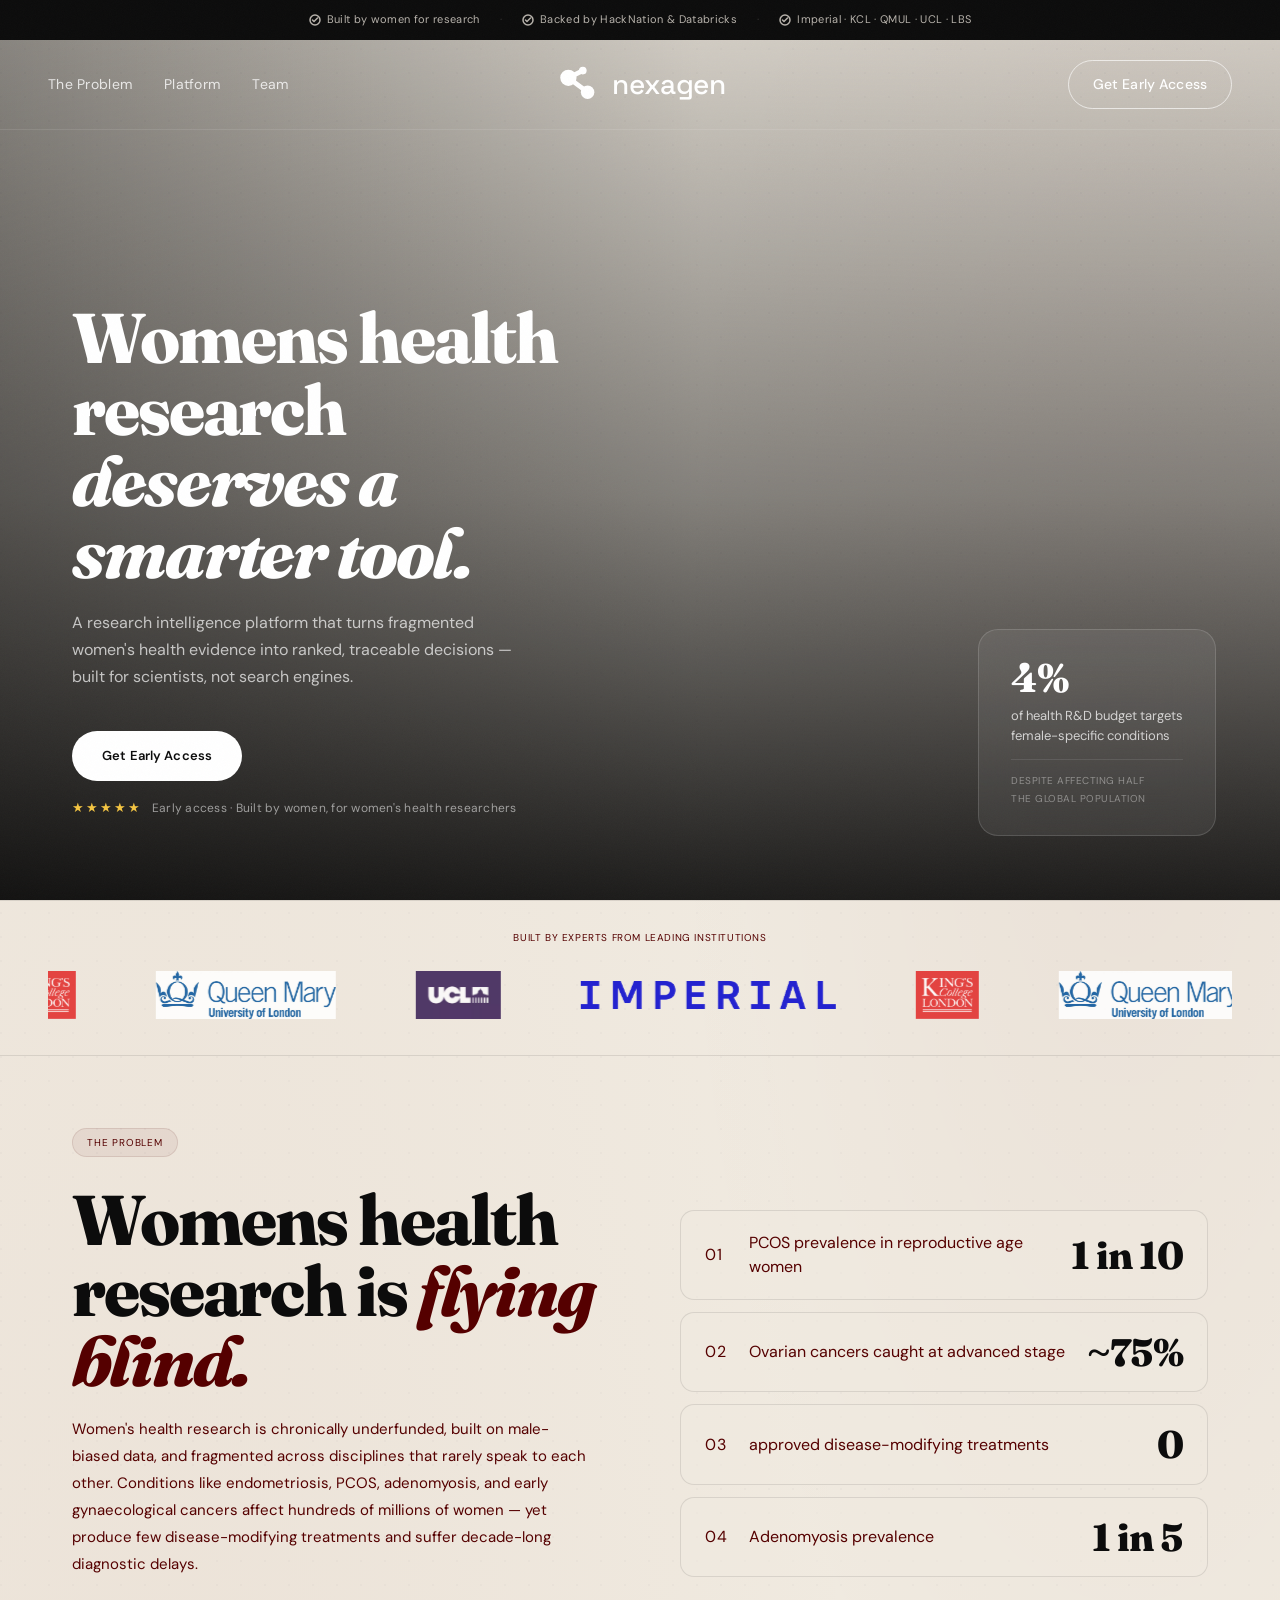
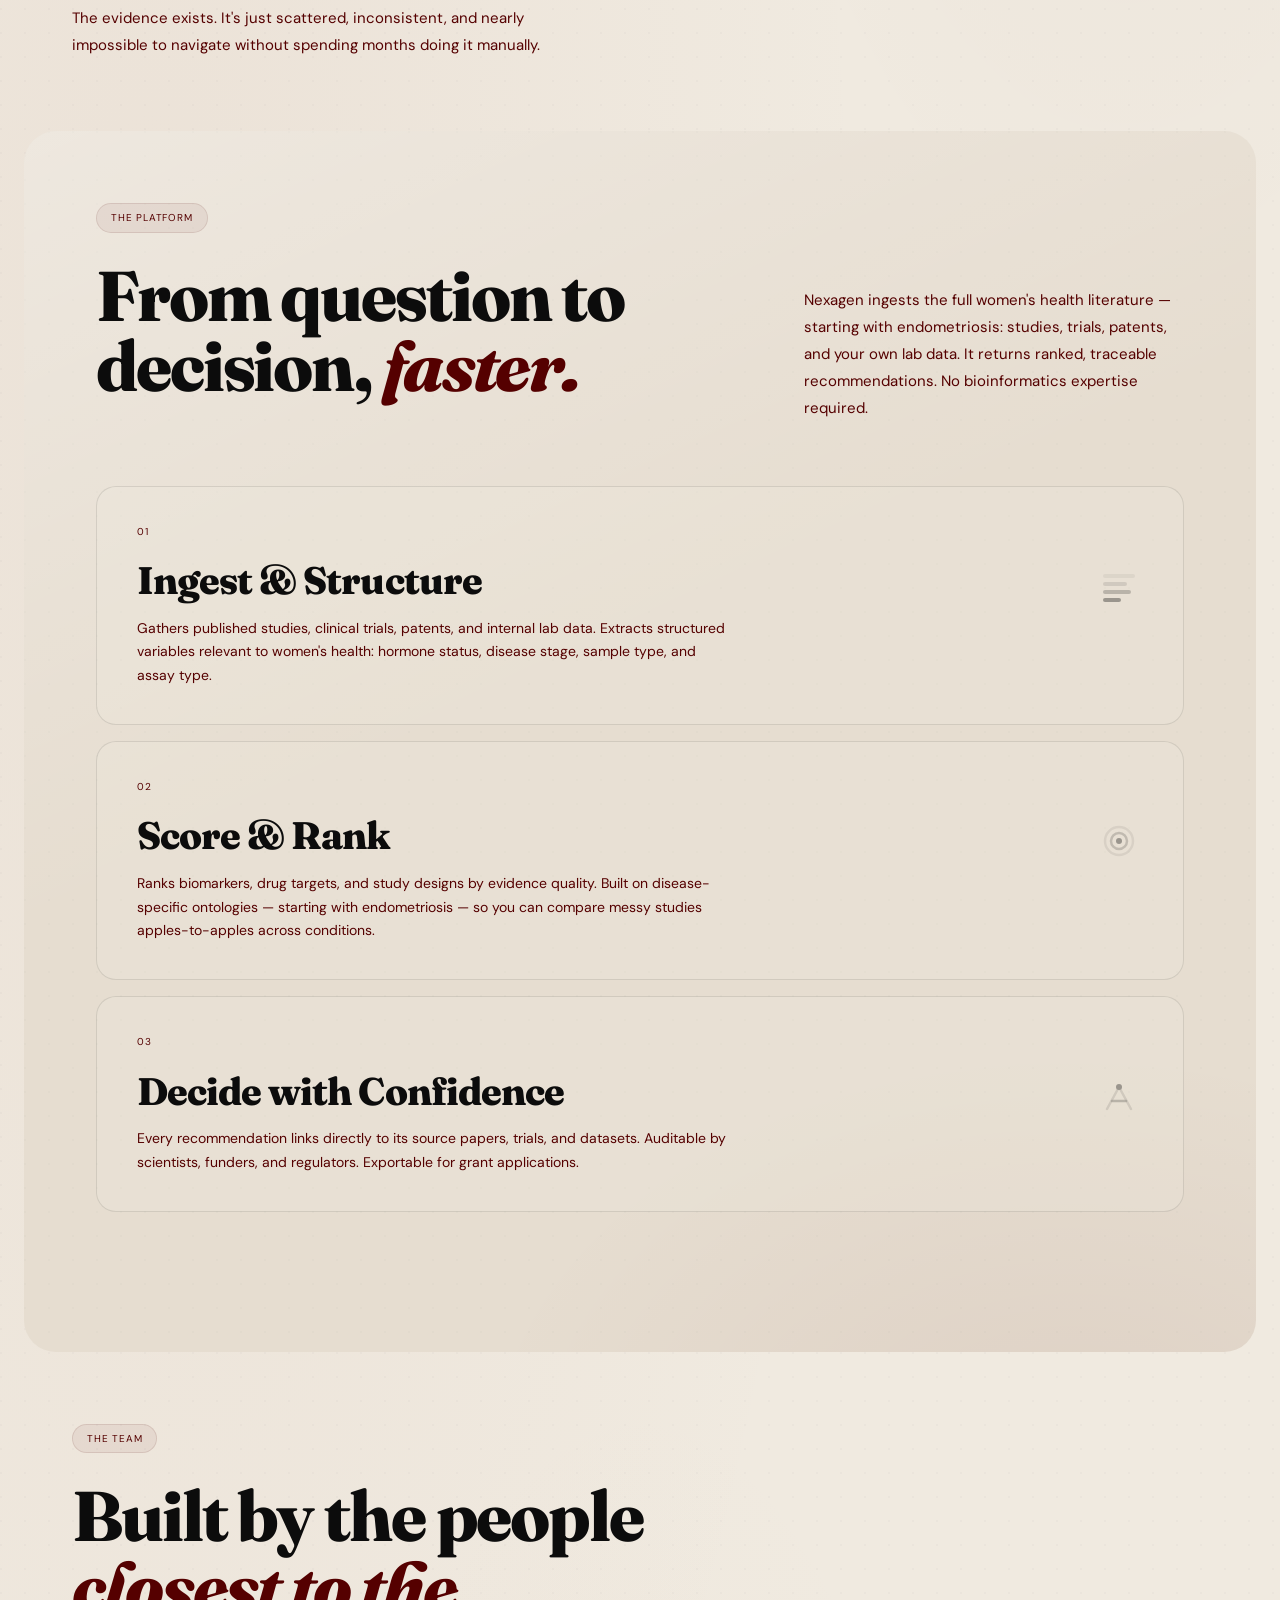
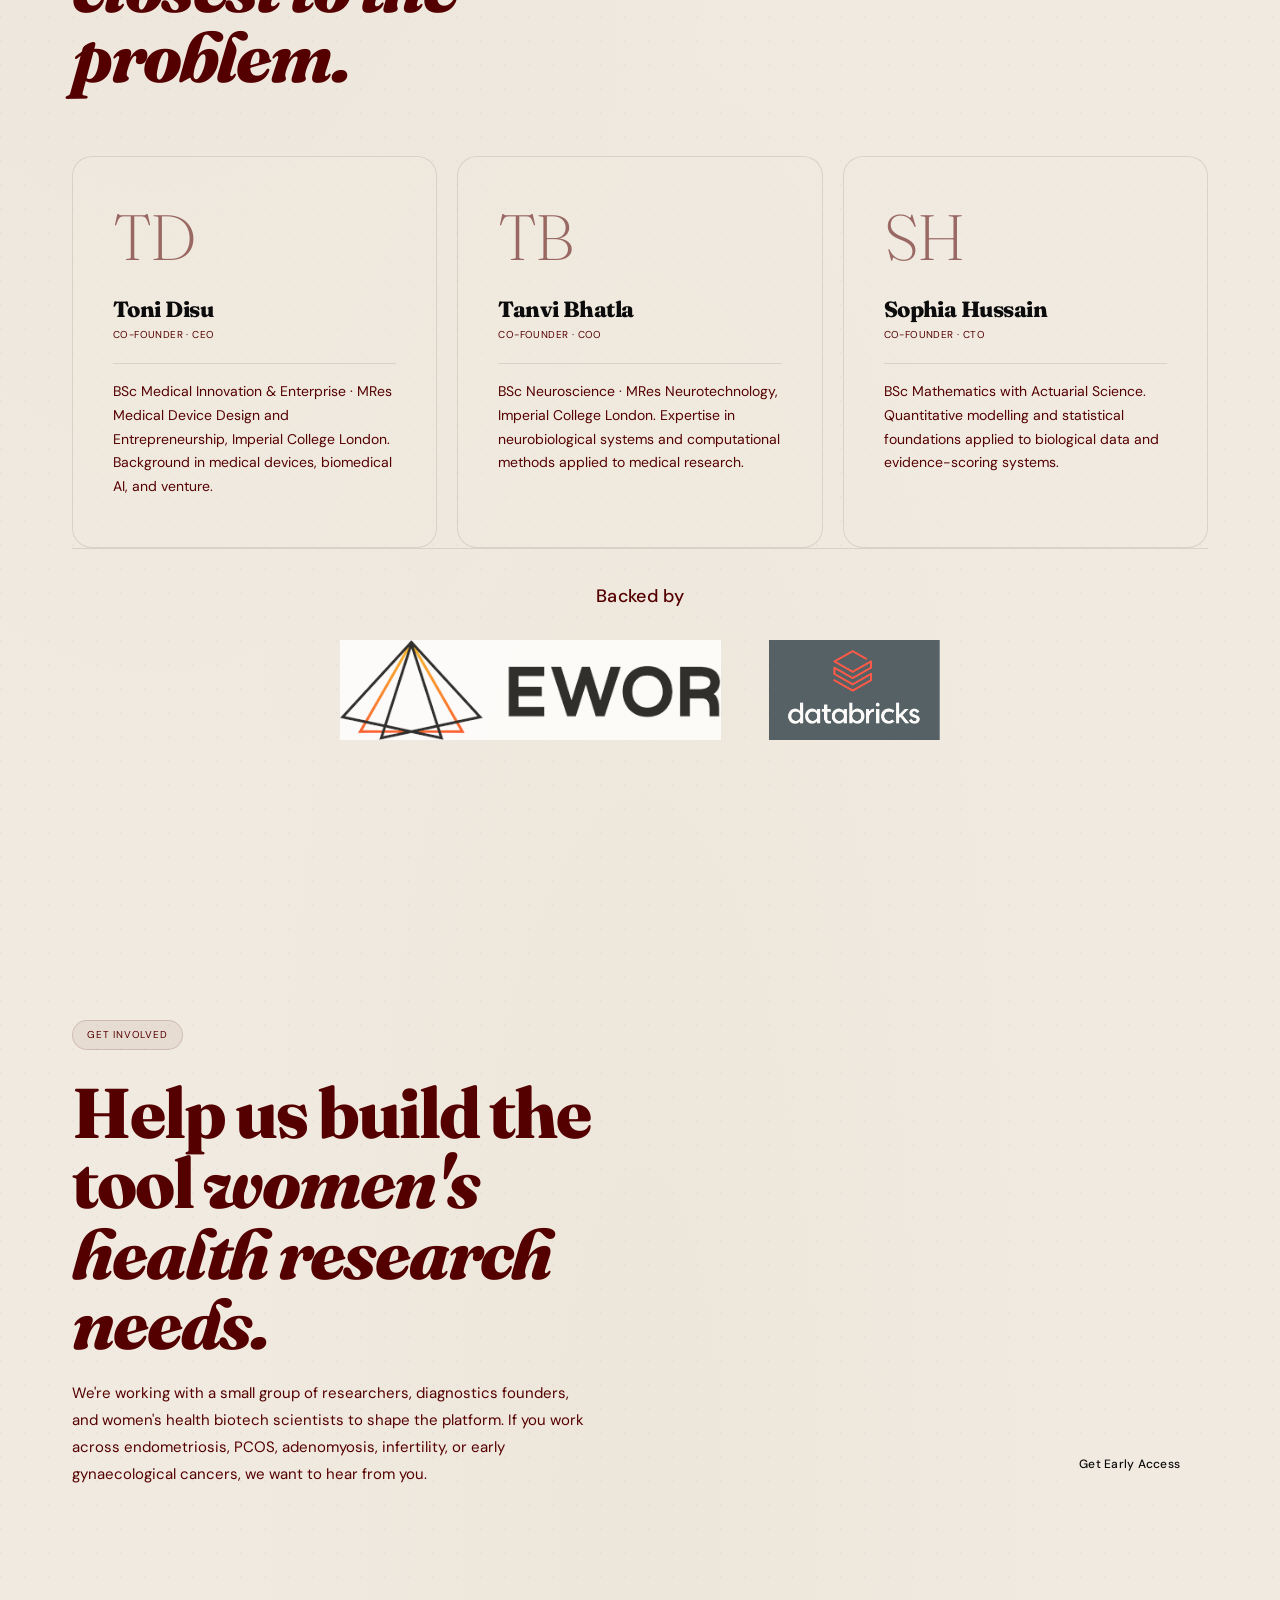
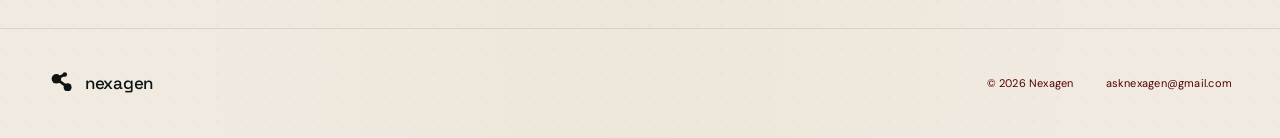
==== commit b341bdcb: "Update index.html" ====
--- a/index.html
+++ b/index.html
@@ -277,4 +277,4 @@
 
   <script src="script.js"></script>
 </body>
-</html>+</html>
--- a/styles.css
+++ b/styles.css
@@ -6,7 +6,11 @@
   --mid: #550000;
   --border: rgba(12,12,12,0.1);
 }
-html { scroll-behavior: smooth; }
+html {
+  scroll-behavior: smooth;
+  overflow-x: hidden;
+}
+body { overflow-x: hidden; }
 body {
   background-color: var(--cream);
   background-image:
@@ -202,6 +206,7 @@
 .hero {
   position: relative;
   min-height: 100vh;
+  min-height: 100svh;
   padding: 0;
   display: flex;
   align-items: flex-end;
@@ -803,47 +808,95 @@
 /* ── RESPONSIVE: TABLET ── */
 @media (max-width: 960px) {
   .trust-bar { display: none; }
-  nav { top: 0; padding: 20px 24px; }
+  nav { top: 0; padding: 16px 24px; }
   .nav-left { display: none; }
-  section { padding: 80px 24px; }
-  .cta-section { padding: 80px 24px; }
-
-  /* Hero: tighten content, hide stat card */
+  section { padding: 72px 32px; }
+  .cta-section { padding: 72px 32px; }
+
   .hero-content { padding: 0 32px 56px; }
   .hero-stat-card { display: none; }
 
-  .section-image-band { height: 220px; }
-  .problem { grid-template-columns: 1fr; gap: 48px; }
+  .institutions-wrap { padding: 24px 32px; }
+  .problem { grid-template-columns: 1fr; gap: 40px; }
+  #problem, #platform, #team { padding-top: 56px; }
+  #problem { padding-bottom: 56px; }
   .how-header { flex-direction: column; align-items: flex-start; margin-bottom: 40px; }
   .step-body { grid-template-columns: 1fr 36px; }
   .step-item { padding: 28px 28px; }
   .team-authors { grid-template-columns: 1fr; gap: 16px; }
-  .cta-inner { grid-template-columns: 1fr; gap: 40px; }
+  .cta-inner { grid-template-columns: 1fr; gap: 32px; }
+  .cta-side { align-self: auto; }
   footer { flex-direction: column; gap: 24px; text-align: center; }
   .footer-right { flex-direction: column; gap: 12px; }
 }
 
 /* ── RESPONSIVE: MOBILE ── */
 @media (max-width: 540px) {
-  body { font-size: 16px; }
-  nav { padding: 16px 20px; }
-  .hero-content { padding: 0 20px 48px; }
-  .section-image-band { height: 180px; }
+  body { font-size: 15px; }
+
+  /* Nav — hide wordmark on very small screens, keep mark + CTA */
+  nav { padding: 14px 16px; }
+  .nav-logo svg { width: 28px; height: 28px; }
+  .nav-logo-text { font-size: 17px; }
+  .nav-logo { gap: 7px; }
+  .btn-nav { font-size: 11px; padding: 8px 14px; min-height: 36px; }
+
+  /* Hero */
+  .hero-content { padding: 0 20px 48px; max-width: 100%; }
+  .hero-headline { font-size: clamp(32px, 8.5vw, 44px); }
+  .hero-sub { font-size: 14px; max-width: 100%; }
+  .btn-hero-primary { font-size: 13px; padding: 13px 22px; }
+  .hero-trust-signal { flex-direction: column; align-items: flex-start; gap: 6px; }
+  .hero-trust-text { font-size: 11px; }
+
+  /* Institutions */
+  .institutions-wrap { padding: 20px 16px; }
+  .inst-logo { height: 36px; }
+  .inst-logo-ucl { height: 36px; }
+  .inst-logo.imperial { height: 22px; }
+
+  /* Sections */
+  section { padding: 56px 20px; }
+  .cta-section { padding: 56px 20px; }
+  #problem, #platform, #team { padding-top: 48px; }
+  #problem { padding-bottom: 48px; }
+  .section-title { font-size: clamp(28px, 8vw, 44px); max-width: 100%; }
+  .section-body { max-width: 100%; }
+
+  /* Stat rows */
+  .stat-row { grid-template-columns: 18px 1fr auto; gap: 10px; padding: 14px 14px; }
+  .stat-idx { font-size: 11px; }
+  .stat-lbl { font-size: 13px; }
+  .stat-val { font-size: clamp(20px, 5vw, 28px); }
+
+  /* Platform */
   #platform {
     margin: 0 12px !important;
     border-radius: 24px !important;
-    padding: 64px 20px !important;
+    padding: 48px 20px !important;
   }
-  .stat-val { font-size: clamp(24px, 8vw, 36px); }
   .step-body { grid-template-columns: 1fr; }
   .step-icon { display: none; }
+  .step-item { padding: 24px 20px; }
+  .step-title { font-size: clamp(22px, 6vw, 32px); }
+
+  /* Team */
   .author-initials { font-size: 40px; margin-bottom: 20px; }
   .author-name { font-size: 18px; }
-  .team-author { padding: 32px 24px; }
-  .step-item { padding: 24px 24px; }
-  .cta-section { padding: 80px 24px; }
+  .team-author { padding: 28px 20px; }
+  .backed-logo { height: 56px; }
+  .team-backed-logos { gap: 24px; }
+  .team-backed-label { font-size: 15px; }
+
+  /* CTA */
+  .cta-inner { gap: 28px; }
+  .cta-side { align-self: auto; }
+  .btn-cream { font-size: 13px; padding: 13px 22px; }
+
+  /* Footer */
   footer { padding: 32px 20px; }
-  .btn-cream { font-size: 12px; padding: 12px 24px; }
+  .footer-logo svg { width: 22px; height: 22px; }
+  .footer-logo-text { font-size: 15px; }
 }
 
 /* ── REDUCED MOTION ── */
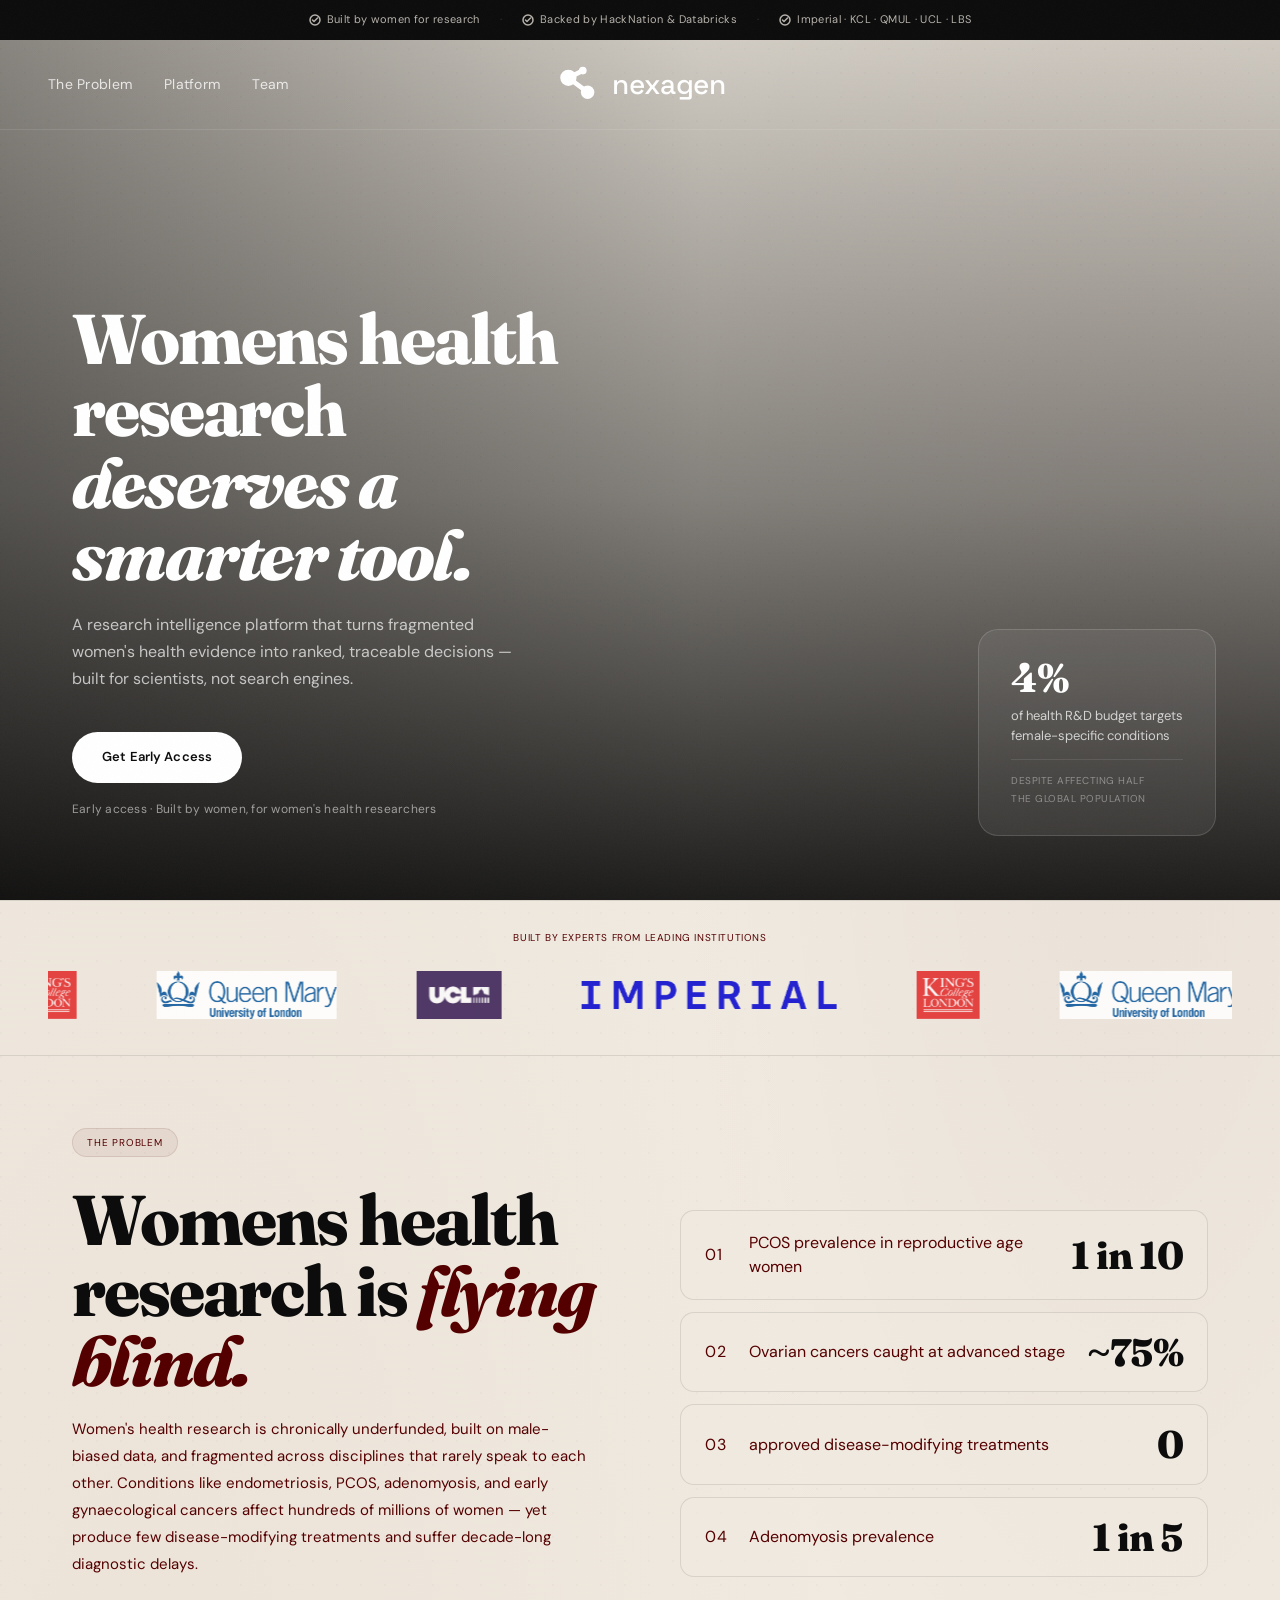
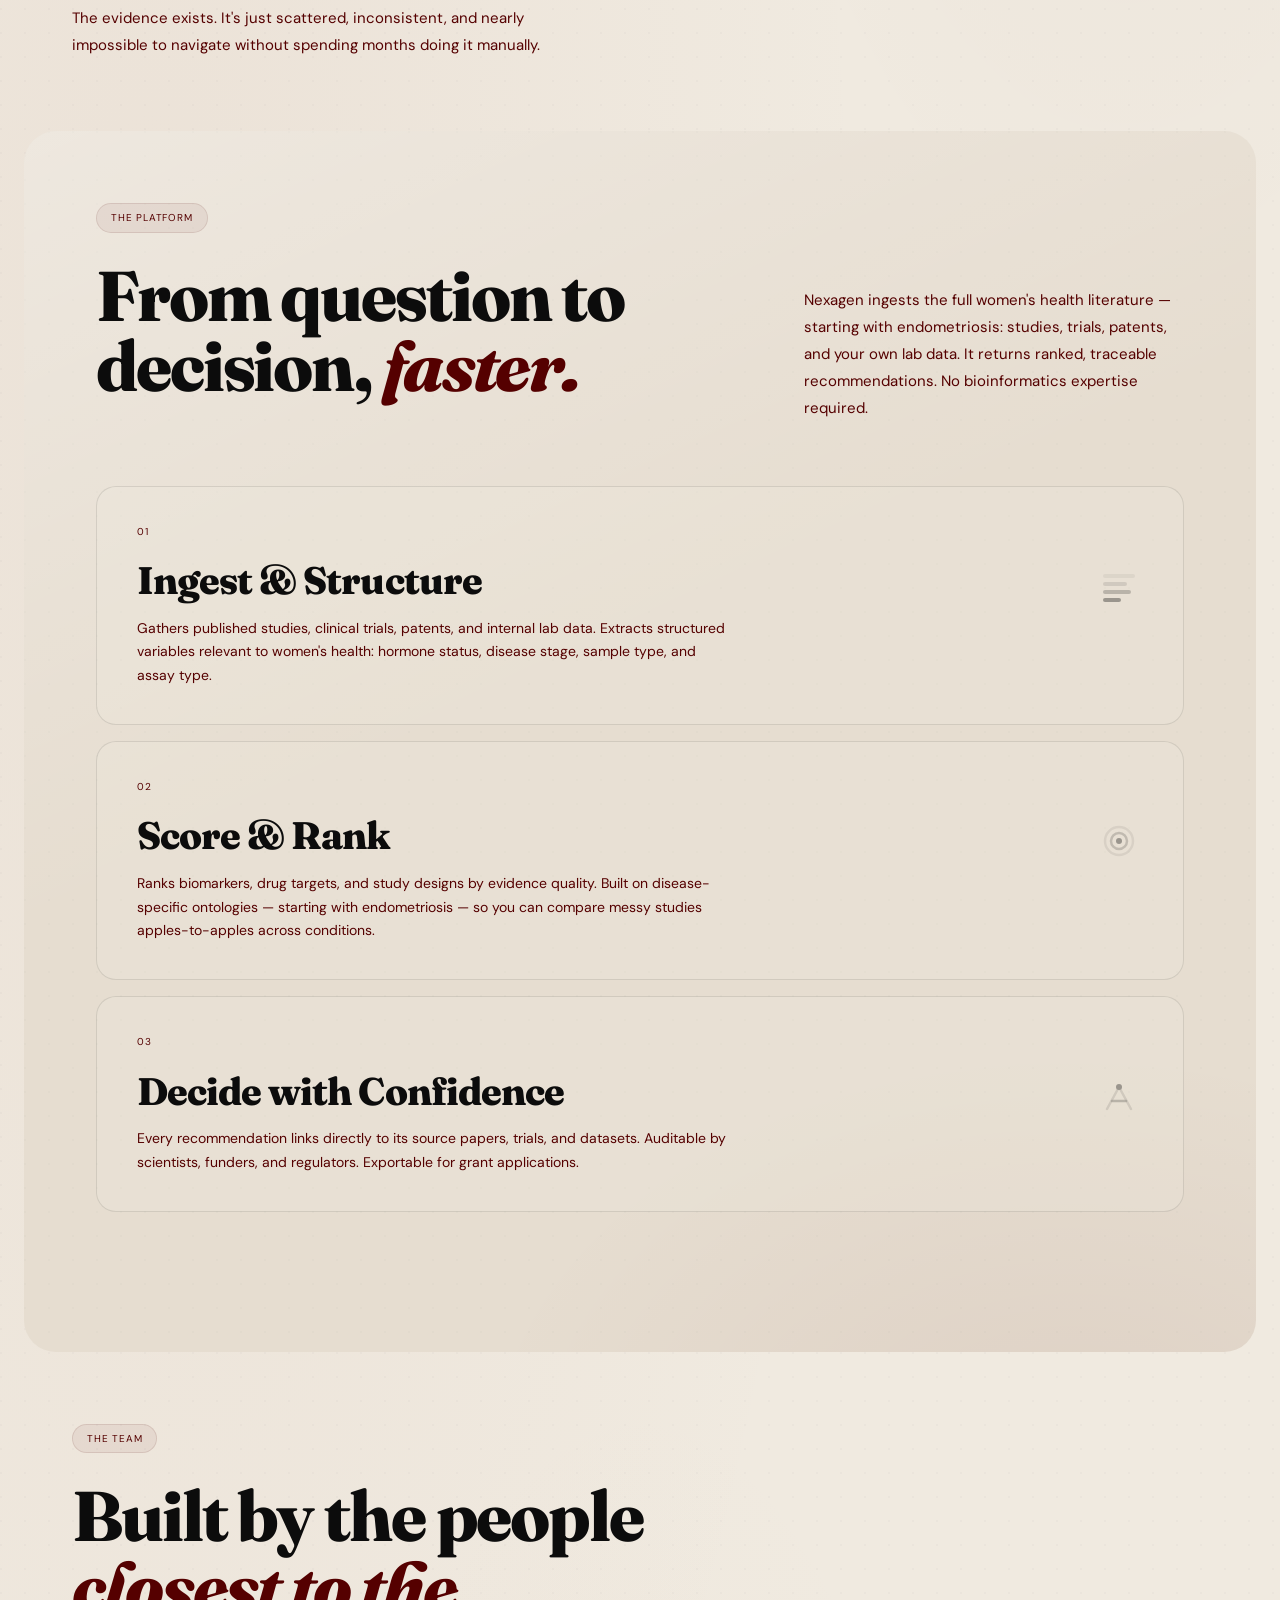
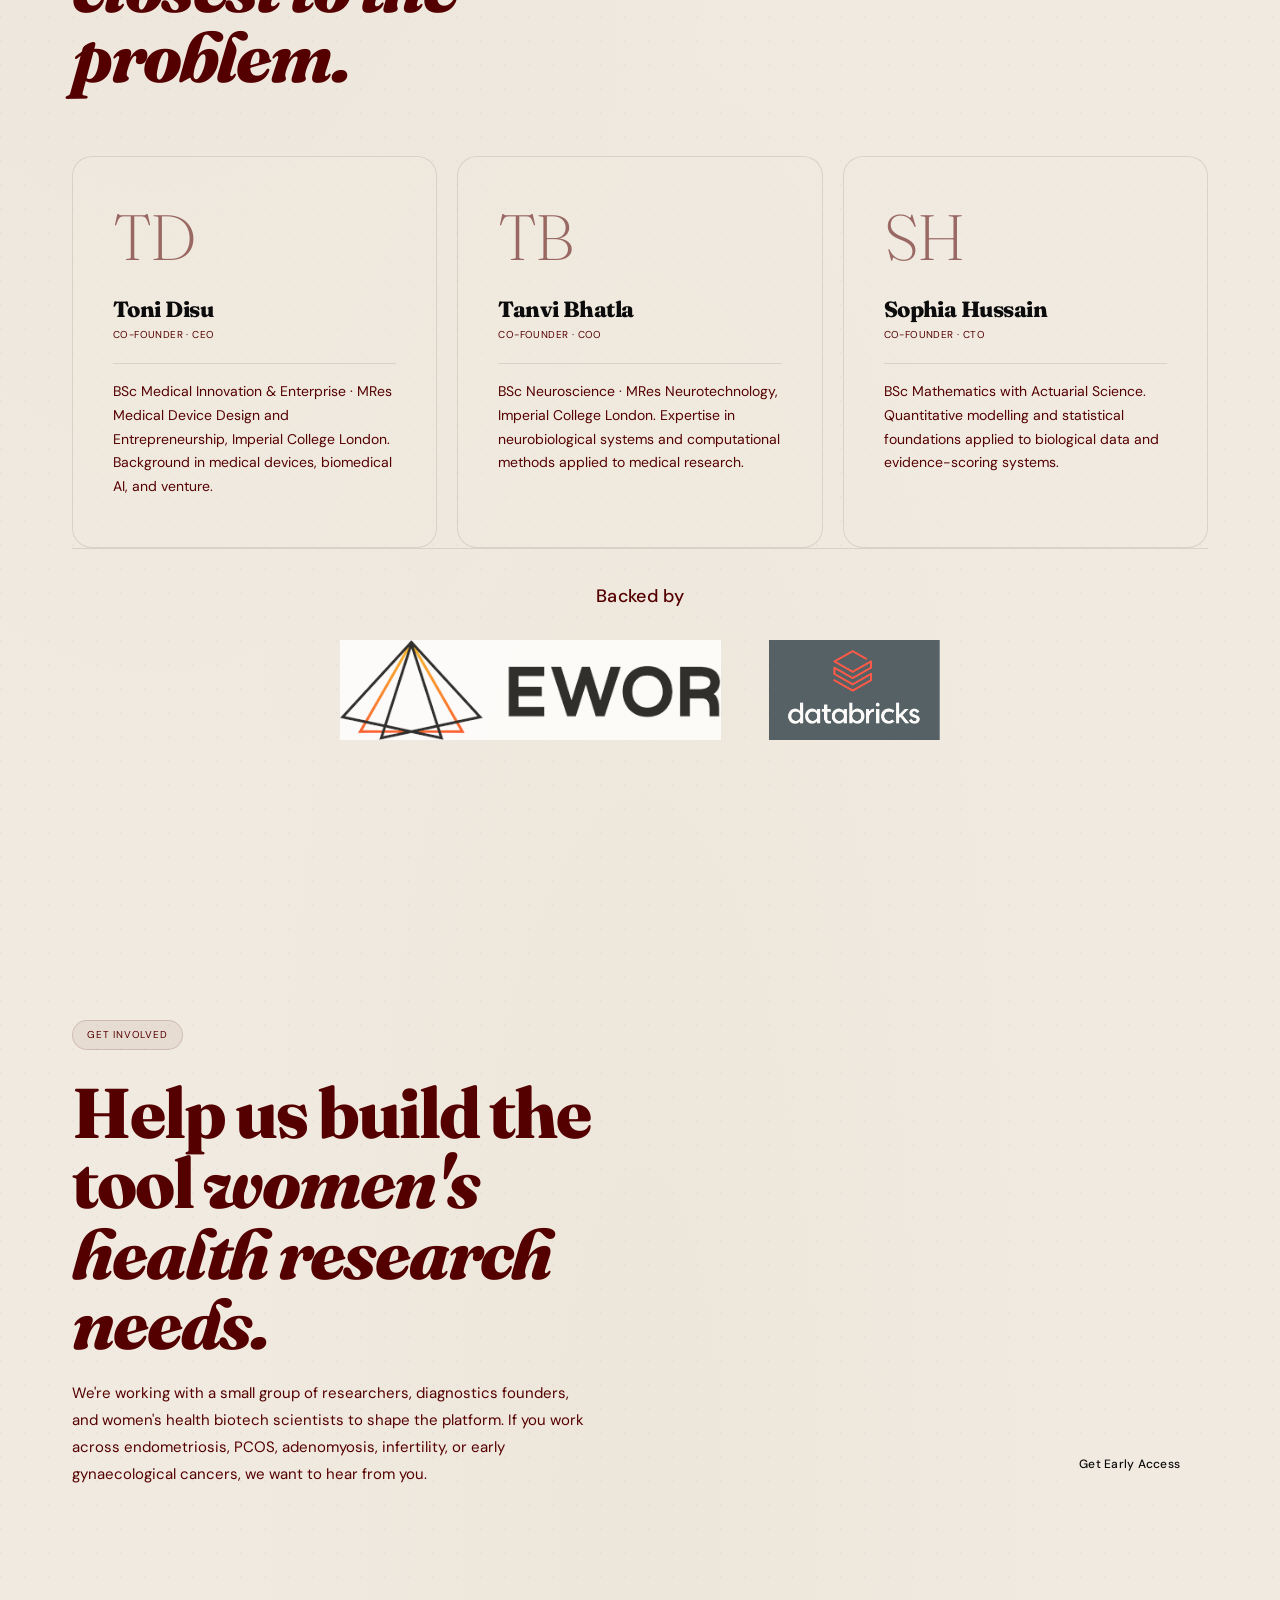
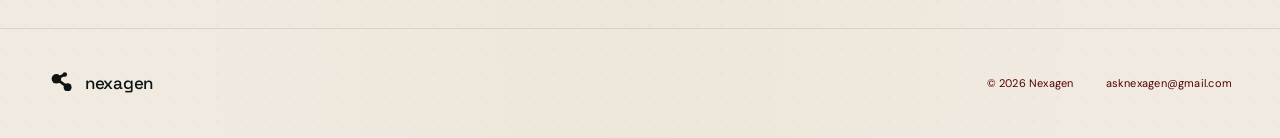
==== commit d4a173d9: "Remove top bar CTA button and hero star rating Co-Authored-By: Claude Sonnet 5 <noreply@anthropic.co" ====
--- a/index.html
+++ b/index.html
@@ -48,9 +48,6 @@
       </svg>
       <span class="nav-logo-text">nexagen</span>
     </a>
-    <div class="nav-right">
-      <a href="https://docs.google.com/forms/d/e/1FAIpQLSfPnYSbLB0yAkp9VEmTySHZUfwO2lmAxV6sVlsd5_taA4u6ag/viewform?usp=publish-editor" target="_blank" class="btn-nav">Get Early Access</a>
-    </div>
   </nav>
 
   <!-- HERO — full-bleed background image with gradient overlay -->
@@ -70,7 +67,6 @@
       <div class="hero-actions">
         <a href="https://docs.google.com/forms/d/e/1FAIpQLSfPnYSbLB0yAkp9VEmTySHZUfwO2lmAxV6sVlsd5_taA4u6ag/viewform?usp=publish-editor" target="_blank" class="btn-hero-primary">Get Early Access</a>
         <div class="hero-trust-signal">
-          <span class="hero-trust-stars" aria-label="Five stars">★★★★★</span>
           <span class="hero-trust-text">Early access · Built by women, for women's health researchers</span>
         </div>
       </div>
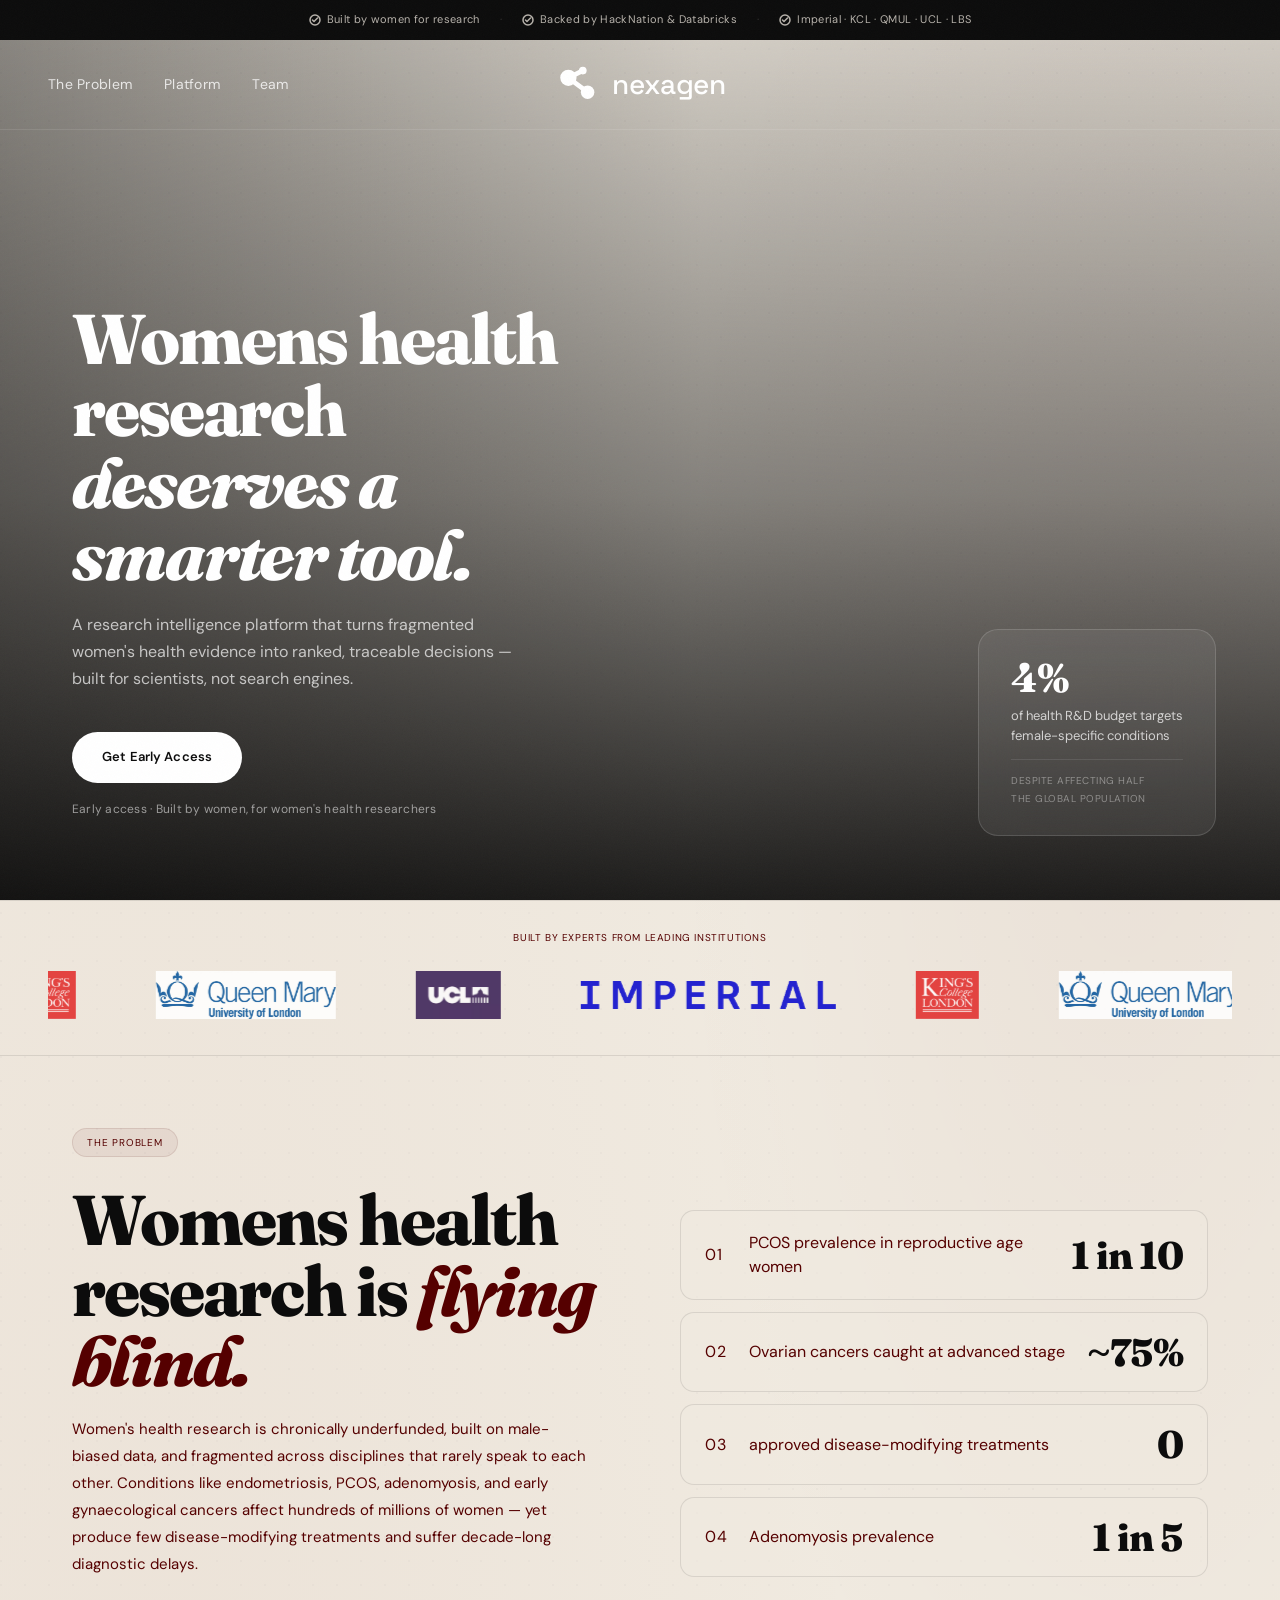
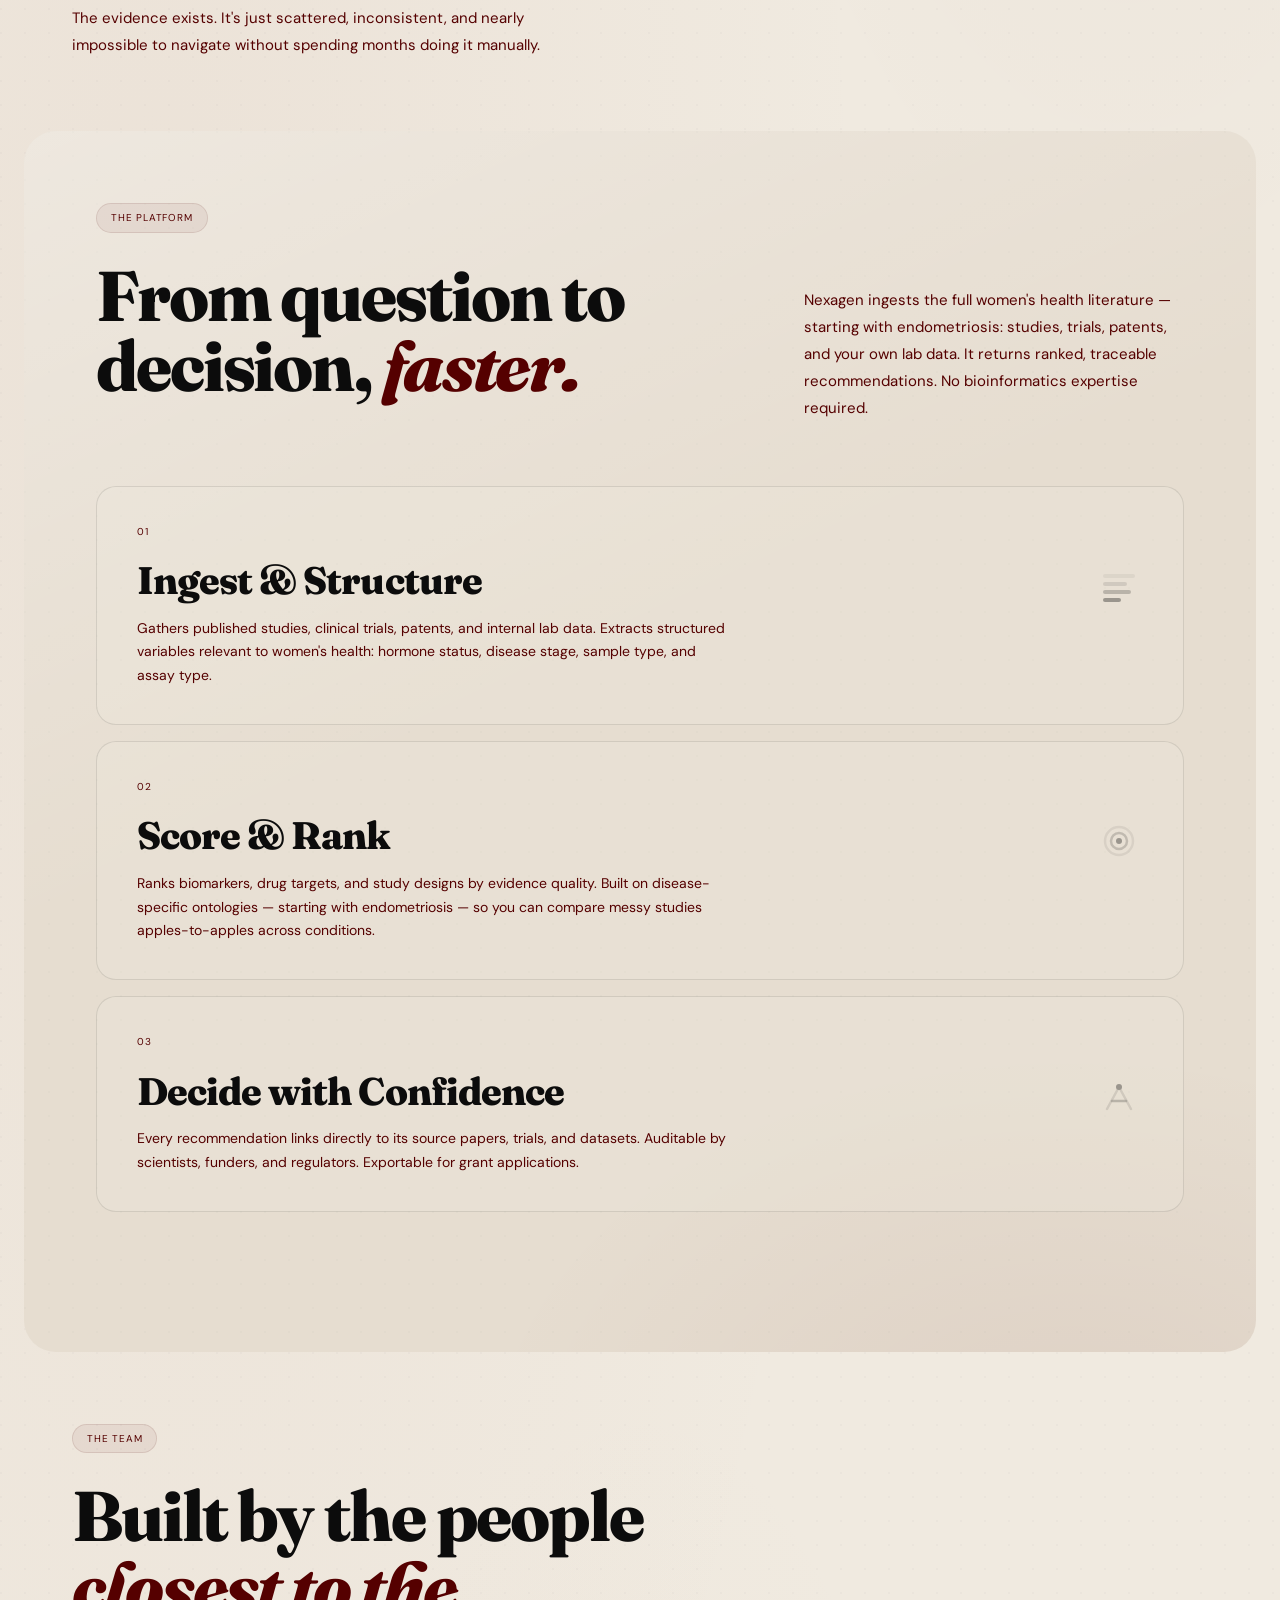
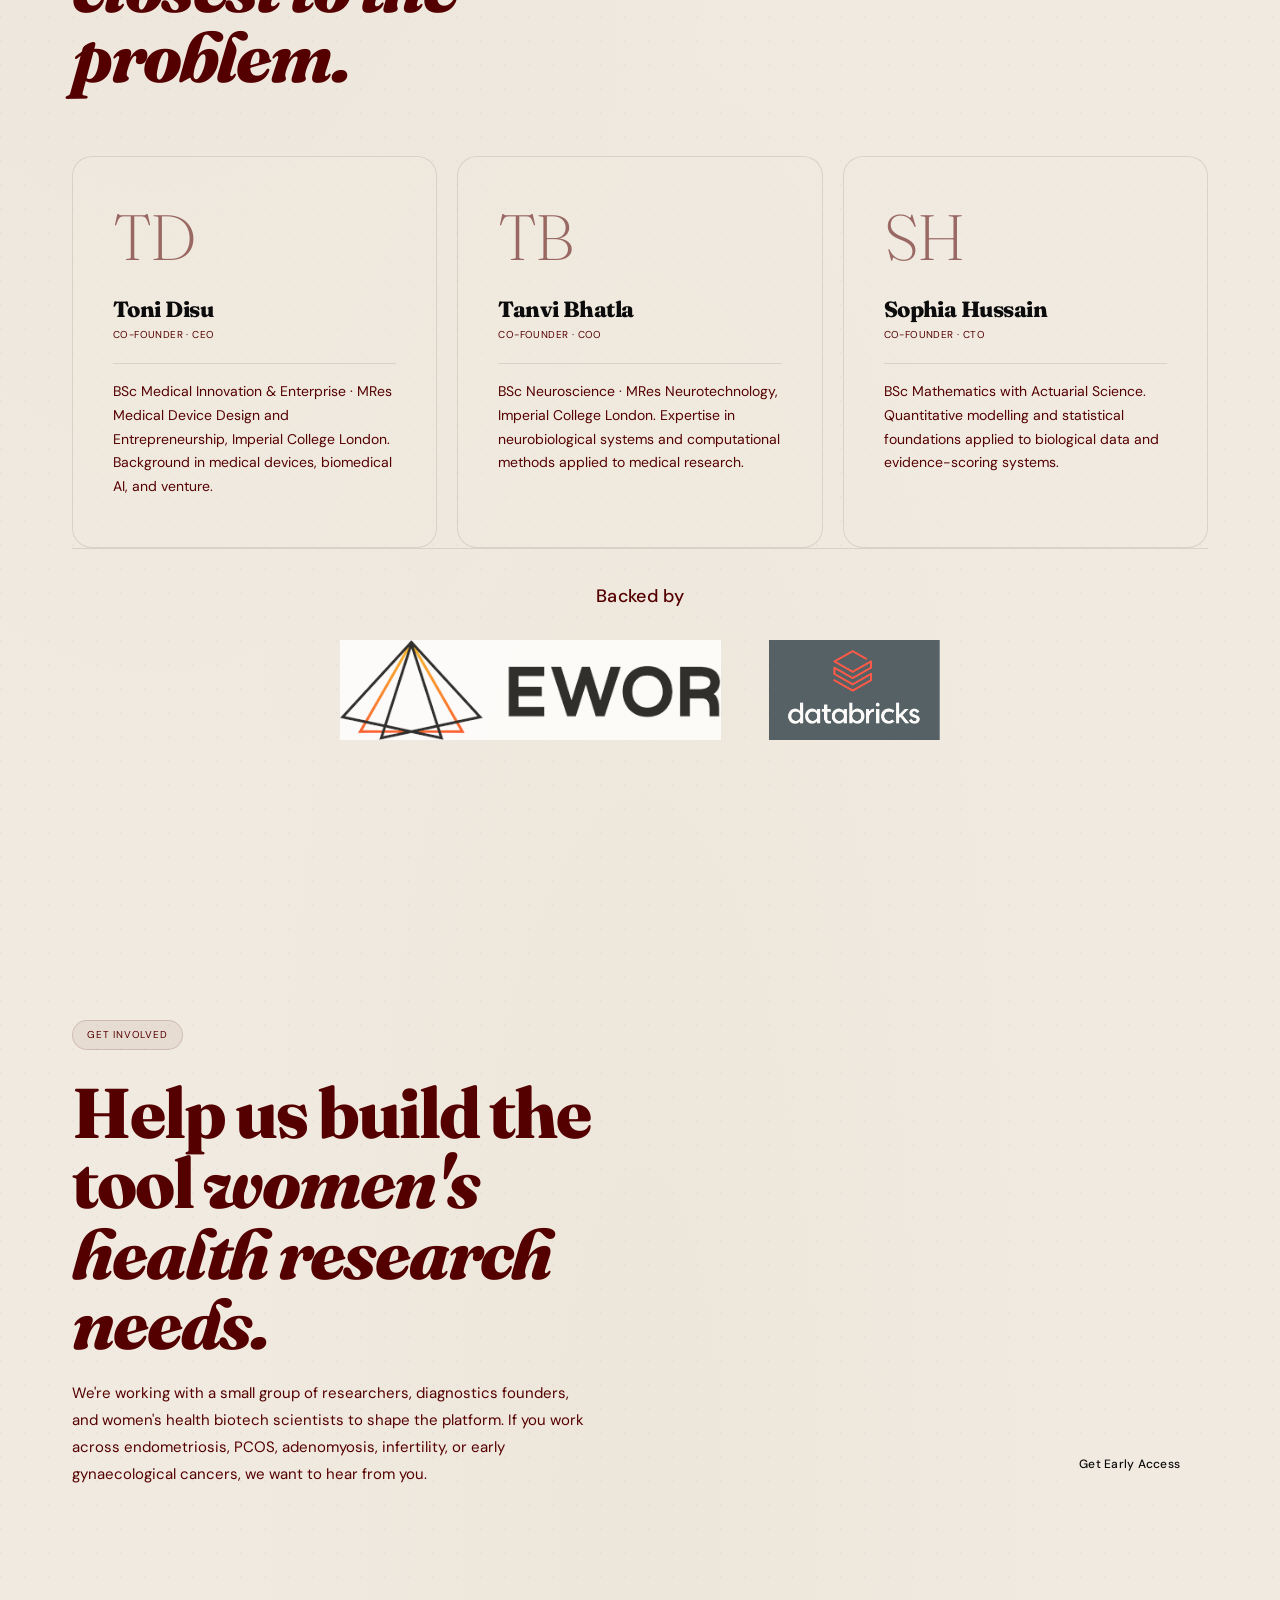
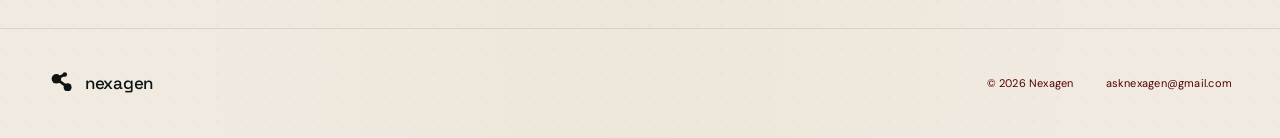
==== commit 69ef3597: "Add favicon using logo mark Co-Authored-By: Claude Sonnet 5 <noreply@anthropic.com>" ====
--- a/index.html
+++ b/index.html
@@ -9,6 +9,7 @@
   <link rel="preconnect" href="https://fonts.gstatic.com" crossorigin />
   <link href="https://fonts.googleapis.com/css2?family=Fraunces:ital,opsz,wght@0,9..144,200;0,9..144,800;1,9..144,800&family=DM+Sans:ital,wght@0,300;0,400;0,500;1,400&family=Space+Grotesk:wght@500&display=swap" rel="stylesheet" />
   <link rel="stylesheet" href="styles.css" />
+  <link rel="icon" type="image/svg+xml" href="favicon.svg" />
 </head>
 <body>
   <!-- TRUST BAR — thin credibility strip above nav -->
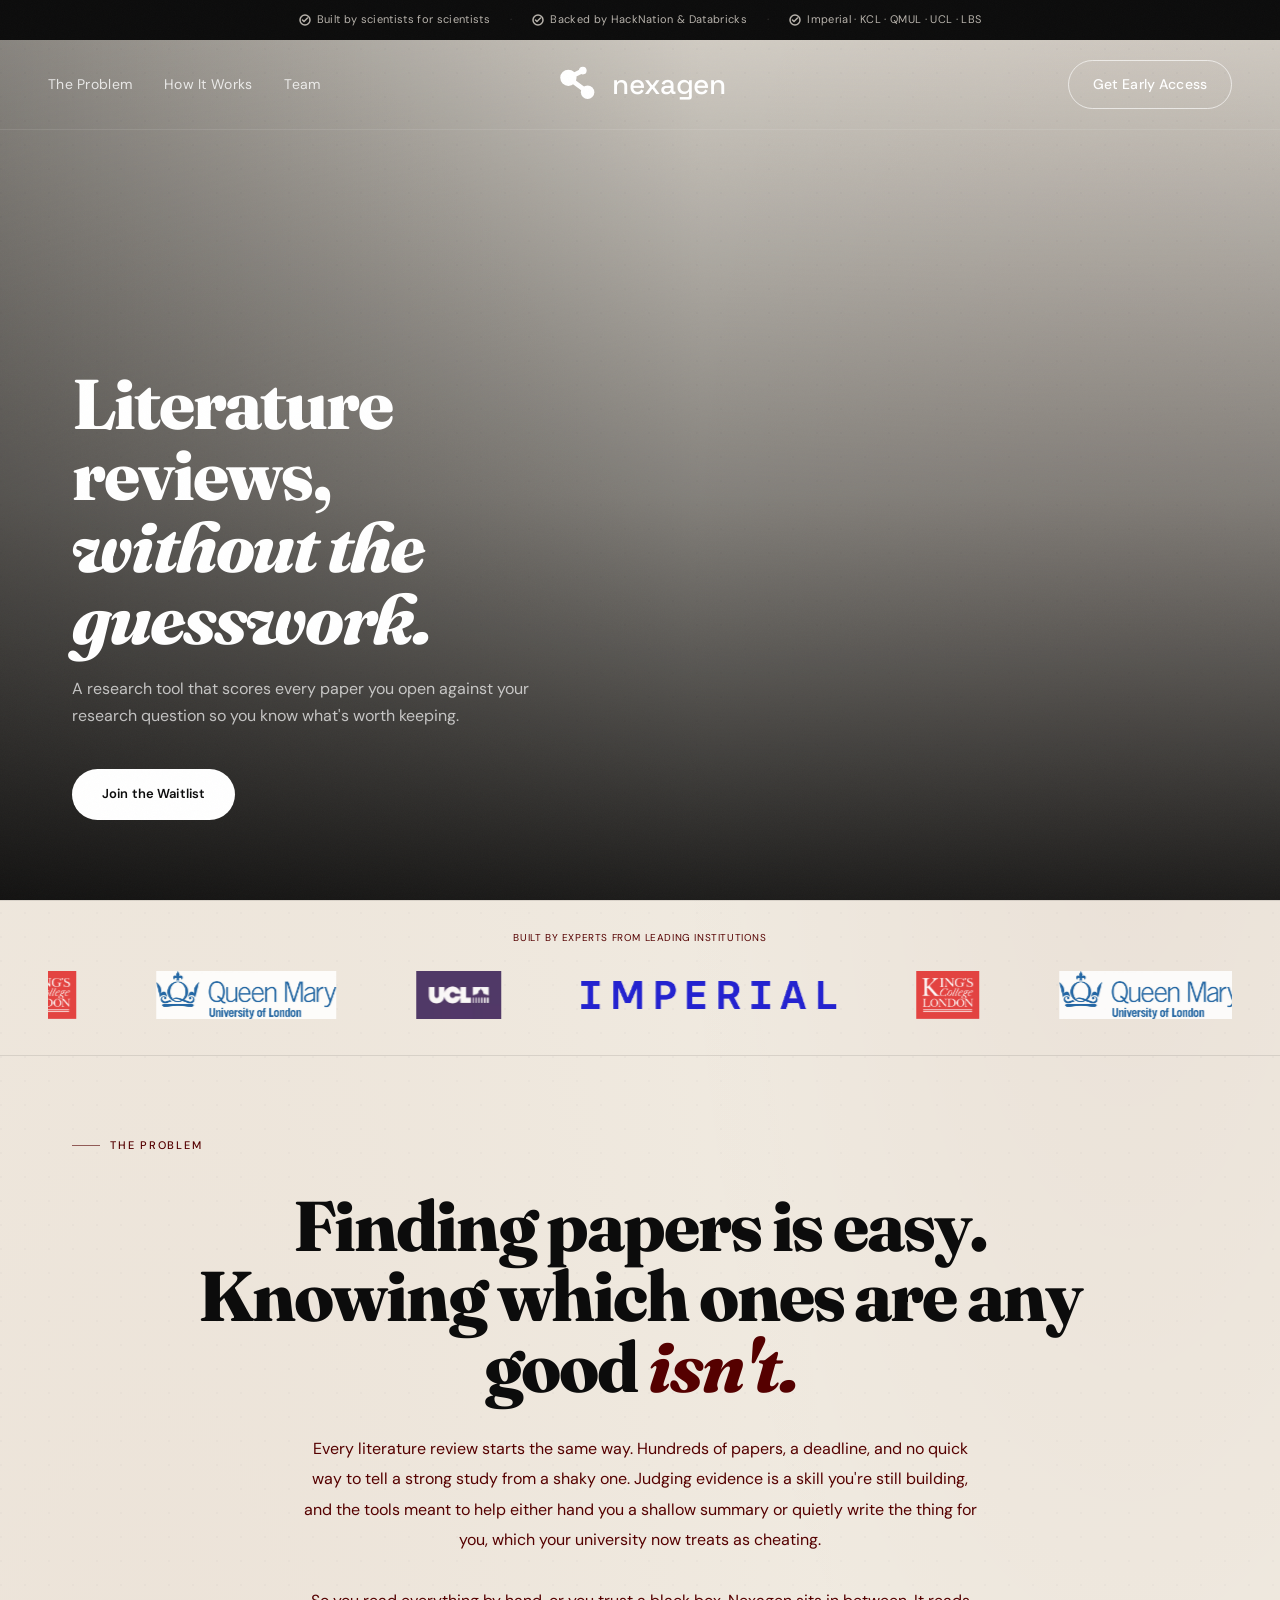
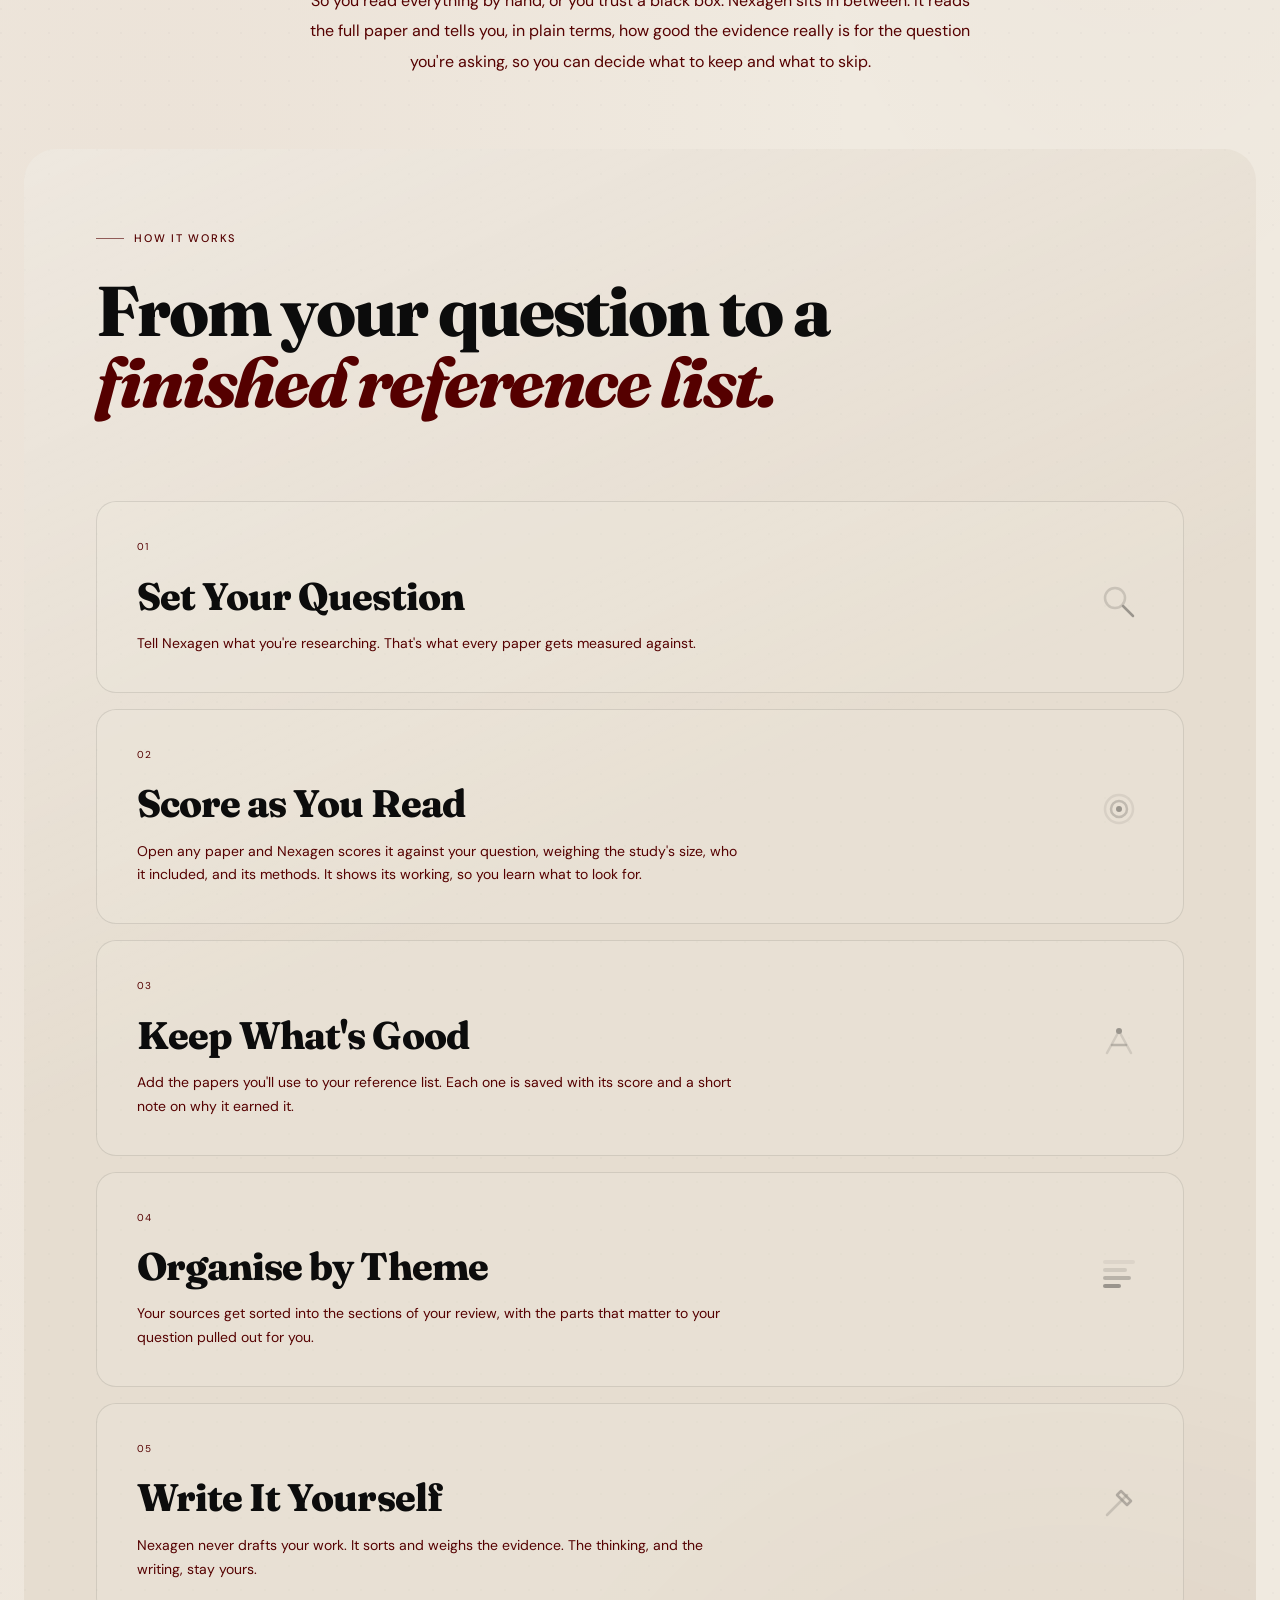
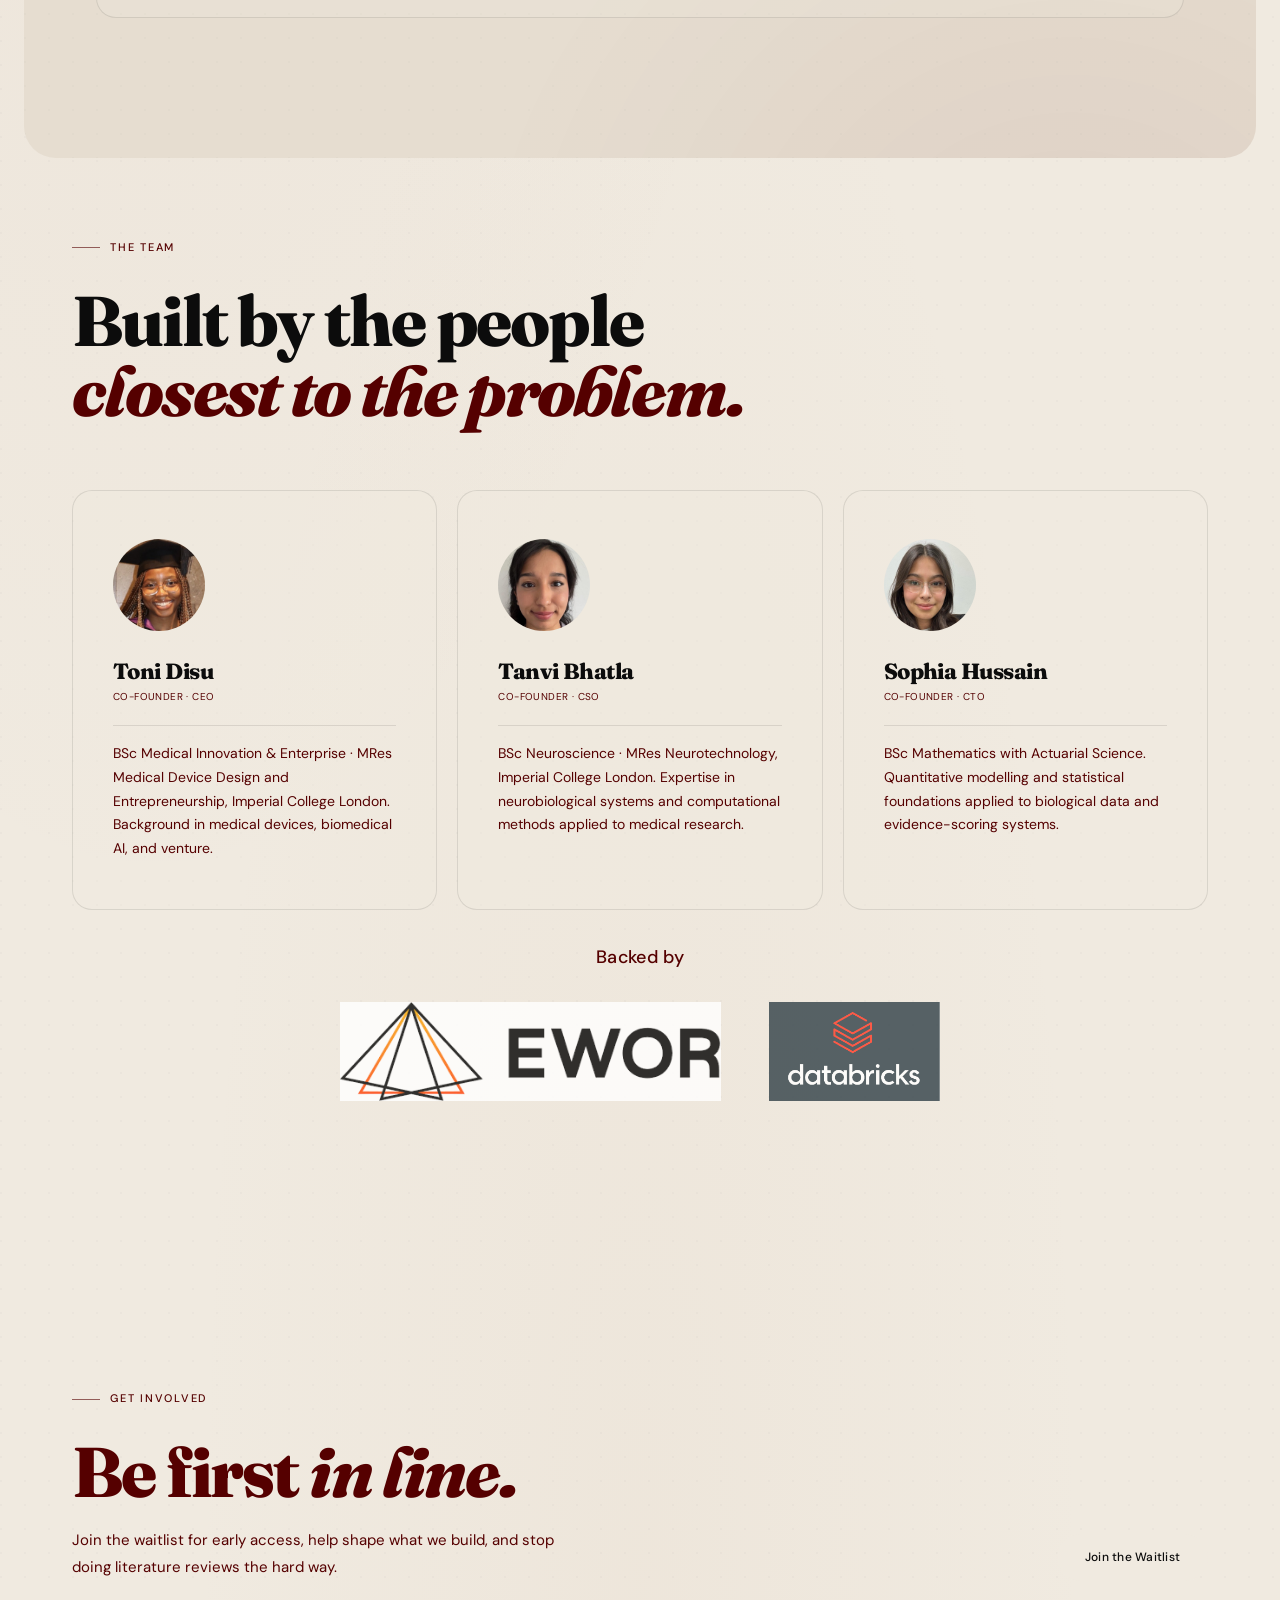
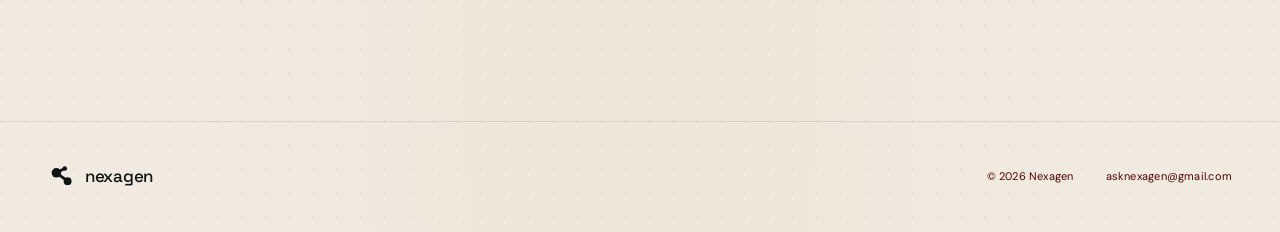
==== commit 86307796: "Add founder headshots and fix mobile nav/headline bugs Replace initials placeholders with real found" ====
--- a/index.html
+++ b/index.html
@@ -3,8 +3,8 @@
 <head>
   <meta charset="UTF-8" />
   <meta name="viewport" content="width=device-width, initial-scale=1.0" />
-  <title>Nexagen: Women's Health Research Deserves a Smarter Tool</title>
-  <meta name="description" content="Nexagen is a research intelligence platform built for women's health R&D. It helps scientists quickly decide which biomarkers, drug targets, and study designs are worth pursuing next — starting with endometriosis." />
+  <title>Nexagen: Every Paper You Read, Scored Against Your Question</title>
+  <meta name="description" content="Nexagen is a research tool for biosciences students. Its Chrome extension scores every paper you open against your question, so you can tell which studies actually hold up." />
   <link rel="preconnect" href="https://fonts.googleapis.com" />
   <link rel="preconnect" href="https://fonts.gstatic.com" crossorigin />
   <link href="https://fonts.googleapis.com/css2?family=Fraunces:ital,opsz,wght@0,9..144,200;0,9..144,800;1,9..144,800&family=DM+Sans:ital,wght@0,300;0,400;0,500;1,400&family=Space+Grotesk:wght@500&display=swap" rel="stylesheet" />
@@ -16,7 +16,7 @@
   <div class="trust-bar" role="note" aria-label="About Nexagen">
     <span class="trust-item">
       <svg width="12" height="12" viewBox="0 0 12 12" fill="none" aria-hidden="true"><circle cx="6" cy="6" r="5" stroke="currentColor" stroke-width="1.5"/><path d="M3.5 6l1.5 1.5L8.5 4" stroke="currentColor" stroke-width="1.5" stroke-linecap="round" stroke-linejoin="round"/></svg>
-      Built by women for research
+      Built by scientists for scientists
     </span>
     <span class="trust-divider" aria-hidden="true">·</span>
     <span class="trust-item">
@@ -34,7 +34,7 @@
   <nav>
     <div class="nav-left">
       <a href="#problem" class="nav-link">The Problem</a>
-      <a href="#platform" class="nav-link">Platform</a>
+      <a href="#platform" class="nav-link">How It Works</a>
       <a href="#team" class="nav-link">Team</a>
     </div>
     <a href="#" class="nav-logo" aria-label="Nexagen home">
@@ -49,6 +49,9 @@
       </svg>
       <span class="nav-logo-text">nexagen</span>
     </a>
+    <div class="nav-right">
+      <a href="https://docs.google.com/forms/d/e/1FAIpQLSfPnYSbLB0yAkp9VEmTySHZUfwO2lmAxV6sVlsd5_taA4u6ag/viewform?usp=publish-editor" target="_blank" class="btn-nav">Get Early Access</a>
+    </div>
   </nav>
 
   <!-- HERO — full-bleed background image with gradient overlay -->
@@ -63,21 +66,11 @@
 
     <!-- Main content — bottom-left aligned -->
     <div class="hero-content">
-      <h1 class="hero-headline">Womens health research<br/><em>deserves a smarter tool.</em></h1>
-      <p class="hero-sub">A research intelligence platform that turns fragmented women's health evidence into ranked, traceable decisions — built for scientists, not search engines.</p>
+      <h1 class="hero-headline">Literature reviews,<br/><em> without the guesswork.</em></h1>
+      <p class="hero-sub">A research tool that scores every paper you open against your research question so you know what's worth keeping.</p>
       <div class="hero-actions">
-        <a href="https://docs.google.com/forms/d/e/1FAIpQLSfPnYSbLB0yAkp9VEmTySHZUfwO2lmAxV6sVlsd5_taA4u6ag/viewform?usp=publish-editor" target="_blank" class="btn-hero-primary">Get Early Access</a>
-        <div class="hero-trust-signal">
-          <span class="hero-trust-text">Early access · Built by women, for women's health researchers</span>
-        </div>
-      </div>
-    </div>
-
-    <!-- Floating stat card — bottom-right -->
-    <div class="hero-stat-card" aria-label="Key statistic: 7 to 10 years average diagnosis delay">
-      <div class="hero-stat-number"> 4%</div>
-      <div class="hero-stat-label">of health R&D budget targets <br/> female-specific conditions</div>
-      <div class="hero-stat-sub">Despite affecting half <br/> the global population</div>
+        <a href="https://docs.google.com/forms/d/e/1FAIpQLSfPnYSbLB0yAkp9VEmTySHZUfwO2lmAxV6sVlsd5_taA4u6ag/viewform?usp=publish-editor" target="_blank" class="btn-hero-primary">Join the Waitlist</a>
+      </div>
     </div>
 
   </section>
@@ -99,64 +92,78 @@
     </div>
   </div>
 
-  <!-- PROBLEM — clinical data table instead of equal cards -->
+  <!-- PROBLEM -->
   <section id="problem">
-    <div class="problem">
+    <div class="how-inner">
       <div class="fade-up">
         <p class="section-label">The Problem</p>
-        <h2 class="section-title">Womens health research is <em>flying blind.</em></h2>
+        <h2 class="section-title">Finding papers is easy.<br/>Knowing which ones are any good <em>isn't.</em></h2>
         <p class="section-body">
-          Women's health research is chronically underfunded, built on male-biased data, and fragmented across disciplines that rarely speak to each other. Conditions like endometriosis, PCOS, adenomyosis, and early gynaecological cancers affect hundreds of millions of women — yet produce few disease-modifying treatments and suffer decade-long diagnostic delays.
+          Every literature review starts the same way. Hundreds of papers, a deadline, and no quick way to tell a strong study from a shaky one. Judging evidence is a skill you're still building, and the tools meant to help either hand you a shallow summary or quietly write the thing for you, which your university now treats as cheating.
           <br/><br/>
-          The evidence exists. It's just scattered, inconsistent, and nearly impossible to navigate without spending months doing it manually.
+          So you read everything by hand, or you trust a black box. Nexagen sits in between. It reads the full paper and tells you, in plain terms, how good the evidence really is for the question you're asking, so you can decide what to keep and what to skip.
         </p>
       </div>
-      <div class="problem-right">
-        <div class="stat-table stagger-parent">
-          <div class="stat-row">
-            <span class="stat-idx" aria-hidden="true">01</span>
-            <span class="stat-lbl">PCOS prevalence in reproductive age women</span>
-            <span class="stat-val">1 in 10</span>
-          </div>
-          <div class="stat-row">
-            <span class="stat-idx" aria-hidden="true">02</span>
-            <span class="stat-lbl">Ovarian cancers caught at advanced stage</span>
-            <span class="stat-val"> ~75% </span>
-          </div>
-          <div class="stat-row">
-            <span class="stat-idx" aria-hidden="true">03</span>
-            <span class="stat-lbl">approved disease-modifying treatments</span>
-            <span class="stat-val">0</span>
-          </div>
-          <div class="stat-row">
-            <span class="stat-idx" aria-hidden="true">04</span>
-            <span class="stat-lbl">Adenomyosis prevalence</span>
-            <span class="stat-val">1 in 5</span>
-          </div>
-        </div>
-      </div>
-    </div>
-  </section>
-
-  <!-- PLATFORM — editorial numbered list instead of equal cards -->
+    </div>
+  </section>
+
+  <!-- HOW IT WORKS — editorial numbered list instead of equal cards -->
   <section id="platform" style="border-radius: 32px; margin: 0 24px;">
     <div class="how-inner">
       <div class="how-header">
         <div class="fade-up">
-          <p class="section-label">The Platform</p>
-          <h2 class="section-title">From question to decision, <em>faster.</em></h2>
-        </div>
-        <p class="section-body fade-up" style="max-width: 380px;">
-          Nexagen ingests the full women's health literature — starting with endometriosis: studies, trials, patents, and your own lab data. It returns ranked, traceable recommendations. No bioinformatics expertise required.
-        </p>
+          <p class="section-label">How It Works</p>
+          <h2 class="section-title">From your question to a<br/><em>finished reference list.</em></h2>
+        </div>
       </div>
       <div class="steps-list stagger-parent">
         <div class="step-item">
           <span class="step-num">01</span>
           <div class="step-body">
             <div>
-              <div class="step-title">Ingest &amp; Structure</div>
-              <div class="step-desc">Gathers published studies, clinical trials, patents, and internal lab data. Extracts structured variables relevant to women's health: hormone status, disease stage, sample type, and assay type.</div>
+              <div class="step-title">Set Your Question</div>
+              <div class="step-desc">Tell Nexagen what you're researching. That's what every paper gets measured against.</div>
+            </div>
+            <svg class="step-icon" viewBox="0 0 40 40" fill="none">
+              <circle cx="16" cy="16" r="10" stroke="#0C0C0C" stroke-width="2.5" opacity="0.4"/>
+              <path d="M24 24L34 34" stroke="#0C0C0C" stroke-width="2.5" stroke-linecap="round"/>
+            </svg>
+          </div>
+        </div>
+        <div class="step-item">
+          <span class="step-num">02</span>
+          <div class="step-body">
+            <div>
+              <div class="step-title">Score as You Read</div>
+              <div class="step-desc">Open any paper and Nexagen scores it against your question, weighing the study's size, who it included, and its methods. It shows its working, so you learn what to look for.</div>
+            </div>
+            <svg class="step-icon" viewBox="0 0 40 40" fill="none">
+              <circle cx="20" cy="20" r="14" stroke="#0C0C0C" stroke-width="2.5" opacity="0.2"/>
+              <circle cx="20" cy="20" r="8" stroke="#0C0C0C" stroke-width="2.5" opacity="0.5"/>
+              <circle cx="20" cy="20" r="3" fill="#0C0C0C"/>
+            </svg>
+          </div>
+        </div>
+        <div class="step-item">
+          <span class="step-num">03</span>
+          <div class="step-body">
+            <div>
+              <div class="step-title">Keep What's Good</div>
+              <div class="step-desc">Add the papers you'll use to your reference list. Each one is saved with its score and a short note on why it earned it.</div>
+            </div>
+            <svg class="step-icon" viewBox="0 0 40 40" fill="none">
+              <path d="M8 32L20 10L32 32" stroke="#0C0C0C" stroke-width="2.5" stroke-linecap="round" stroke-linejoin="round" opacity="0.3"/>
+              <path d="M13 24h14" stroke="#0C0C0C" stroke-width="2.5" stroke-linecap="round" opacity="0.6"/>
+              <circle cx="20" cy="10" r="3" fill="#0C0C0C"/>
+            </svg>
+          </div>
+        </div>
+        <div class="step-item">
+          <span class="step-num">04</span>
+          <div class="step-body">
+            <div>
+              <div class="step-title">Organise by Theme</div>
+              <div class="step-desc">Your sources get sorted into the sections of your review, with the parts that matter to your question pulled out for you.</div>
             </div>
             <svg class="step-icon" viewBox="0 0 40 40" fill="none">
               <rect x="4" y="8" width="32" height="4" rx="2" fill="#0C0C0C" opacity="0.15"/>
@@ -167,30 +174,15 @@
           </div>
         </div>
         <div class="step-item">
-          <span class="step-num">02</span>
-          <div class="step-body">
-            <div>
-              <div class="step-title">Score &amp; Rank</div>
-              <div class="step-desc">Ranks biomarkers, drug targets, and study designs by evidence quality. Built on disease-specific ontologies — starting with endometriosis — so you can compare messy studies apples-to-apples across conditions.</div>
-            </div>
-            <svg class="step-icon" viewBox="0 0 40 40" fill="none">
-              <circle cx="20" cy="20" r="14" stroke="#0C0C0C" stroke-width="2.5" opacity="0.2"/>
-              <circle cx="20" cy="20" r="8" stroke="#0C0C0C" stroke-width="2.5" opacity="0.5"/>
-              <circle cx="20" cy="20" r="3" fill="#0C0C0C"/>
-            </svg>
-          </div>
-        </div>
-        <div class="step-item">
-          <span class="step-num">03</span>
-          <div class="step-body">
-            <div>
-              <div class="step-title">Decide with Confidence</div>
-              <div class="step-desc">Every recommendation links directly to its source papers, trials, and datasets. Auditable by scientists, funders, and regulators. Exportable for grant applications.</div>
-            </div>
-            <svg class="step-icon" viewBox="0 0 40 40" fill="none">
-              <path d="M8 32L20 10L32 32" stroke="#0C0C0C" stroke-width="2.5" stroke-linecap="round" stroke-linejoin="round" opacity="0.3"/>
-              <path d="M13 24h14" stroke="#0C0C0C" stroke-width="2.5" stroke-linecap="round" opacity="0.6"/>
-              <circle cx="20" cy="10" r="3" fill="#0C0C0C"/>
+          <span class="step-num">05</span>
+          <div class="step-body">
+            <div>
+              <div class="step-title">Write It Yourself</div>
+              <div class="step-desc">Nexagen never drafts your work. It sorts and weighs the evidence. The thinking, and the writing, stay yours.</div>
+            </div>
+            <svg class="step-icon" viewBox="0 0 40 40" fill="none">
+              <path d="M8 32L28 12" stroke="#0C0C0C" stroke-width="2.5" stroke-linecap="round" opacity="0.4"/>
+              <path d="M22 8l10 10-4 4-10-10z" stroke="#0C0C0C" stroke-width="2.5" stroke-linejoin="round" opacity="0.7"/>
             </svg>
           </div>
         </div>
@@ -203,23 +195,23 @@
     <div class="team-inner">
       <div class="fade-up">
         <p class="section-label">The Team</p>
-        <h2 class="section-title">Built by the people <em>closest to the problem.</em></h2>
+        <h2 class="section-title">Built by the people<br/><em>closest to the problem.</em></h2>
       </div>
       <div class="team-authors stagger-parent">
         <div class="team-author">
-          <div class="author-initials" aria-hidden="true">TD</div>
+          <img src="team-toni.jpg" alt="Toni Disu" class="author-photo" />
           <div class="author-name">Toni Disu</div>
           <div class="author-role">Co-Founder · CEO</div>
           <div class="author-bio">BSc Medical Innovation & Enterprise · MRes Medical Device Design and Entrepreneurship, Imperial College London. Background in medical devices, biomedical AI, and venture.</div>
         </div>
         <div class="team-author">
-          <div class="author-initials" aria-hidden="true">TB</div>
+          <img src="team-tanvi.jpg" alt="Tanvi Bhatla" class="author-photo" />
           <div class="author-name">Tanvi Bhatla</div>
-          <div class="author-role">Co-Founder · COO</div>
+          <div class="author-role">Co-Founder · CSO</div>
           <div class="author-bio">BSc Neuroscience · MRes Neurotechnology, Imperial College London. Expertise in neurobiological systems and computational methods applied to medical research.</div>
         </div>
         <div class="team-author">
-          <div class="author-initials" aria-hidden="true">SH</div>
+          <img src="team-sophia.jpg" alt="Sophia Hussain" class="author-photo" />
           <div class="author-name">Sophia Hussain</div>
           <div class="author-role">Co-Founder · CTO</div>
           <div class="author-bio">BSc Mathematics with Actuarial Science. Quantitative modelling and statistical foundations applied to biological data and evidence-scoring systems.</div>
@@ -228,7 +220,7 @@
       <div class="team-backed fade-up">
         <span class="team-backed-label">Backed by</span>
         <div class="team-backed-logos">
-          <img src="ewor_logo.png" alt="EWOR" class="backed-logo" />
+          <img src="ewor_logo.png" alt="HackNation Venture Lab (Cohort 2)" class="backed-logo" />
           <img src="db-logo.webp" alt="Databricks" class="backed-logo" />
         </div>
       </div>
@@ -243,11 +235,11 @@
 <div class="cta-inner">
       <div>
         <p class="section-label">Get involved</p>
-        <h2 class="section-title" style="max-width: 560px;">Help us build the tool <em>women's health research needs.</em></h2>
-        <p class="section-body">We're working with a small group of researchers, diagnostics founders, and women's health biotech scientists to shape the platform. If you work across endometriosis, PCOS, adenomyosis, infertility, or early gynaecological cancers, we want to hear from you.</p>
+        <h2 class="section-title" style="max-width: 560px;">Be first <em>in line.</em></h2>
+        <p class="section-body">Join the waitlist for early access, help shape what we build, and stop doing literature reviews the hard way.</p>
       </div>
       <div class="cta-side">
-        <a href="https://docs.google.com/forms/d/e/1FAIpQLSfPnYSbLB0yAkp9VEmTySHZUfwO2lmAxV6sVlsd5_taA4u6ag/viewform?usp=publish-editor" target="_blank" class="btn-cream">Get Early Access</a>
+        <a href="https://docs.google.com/forms/d/e/1FAIpQLSfPnYSbLB0yAkp9VEmTySHZUfwO2lmAxV6sVlsd5_taA4u6ag/viewform?usp=publish-editor" target="_blank" class="btn-cream">Join the Waitlist</a>
       </div>
     </div>
   </section>
--- a/styles.css
+++ b/styles.css
@@ -73,16 +73,19 @@
   animation: slideDown 0.55s cubic-bezier(0.22, 1, 0.36, 1) both;
 }
 .nav-left {
+  grid-column: 1;
   display: flex;
   align-items: center;
   gap: 32px;
 }
 .nav-right {
+  grid-column: 3;
   display: flex;
   align-items: center;
   justify-content: flex-end;
 }
 .nav-logo {
+  grid-column: 2;
   display: flex;
   align-items: center;
   justify-content: center;
@@ -373,20 +376,22 @@
 .section-label {
   display: inline-flex;
   align-items: center;
-  font-family: 'DM Sans', sans-serif;
-  font-size: 10px;
-  letter-spacing: 0.08em;
+  gap: 10px;
+  font-family: 'DM Sans', sans-serif;
+  font-size: 11px;
+  font-weight: 500;
+  letter-spacing: 0.16em;
   text-transform: uppercase;
   color: var(--mid);
   margin-bottom: 28px;
-  background: rgba(85, 0, 0, 0.06);
-  border: 1px solid rgba(85, 0, 0, 0.1);
-  border-radius: 100px;
-  padding: 5px 14px;
-}
-.cta-section .section-label {
-  background: rgba(85, 0, 0, 0.06);
-  border-color: rgba(85, 0, 0, 0.15);
+}
+.section-label::before {
+  content: '';
+  display: inline-block;
+  width: 28px;
+  height: 1px;
+  background: currentColor;
+  opacity: 0.6;
 }
 .section-title {
   font-family: 'Fraunces', serif;
@@ -486,6 +491,25 @@
   max-width: 1200px;
   margin: 0 auto;
 }
+
+/* ── PROBLEM — label left, headline/body centered and spread out ── */
+#problem .section-label { margin-bottom: 36px; }
+#problem .section-title {
+  max-width: 960px;
+  margin: 0 auto 32px;
+  text-align: center;
+}
+#problem .section-body {
+  max-width: 680px;
+  margin: 0 auto;
+  font-size: 16px;
+  line-height: 1.9;
+  text-align: center;
+}
+#platform .section-title,
+#team .section-title {
+  max-width: 900px;
+}
 .how-header {
   display: flex;
   justify-content: space-between;
@@ -557,7 +581,6 @@
   flex-direction: column;
   align-items: center;
   gap: 28px;
-  border-top: 1px solid var(--border);
   padding-top: 32px;
   margin-top: 0;
   text-align: center;
@@ -593,15 +616,13 @@
   border-radius: 20px;
   background: rgba(240, 234, 224, 0.35);
 }
-.author-initials {
-  font-family: 'Fraunces', serif;
-  font-size: clamp(40px, 5vw, 64px);
-  font-weight: 200;
-  color: var(--mid);
-  letter-spacing: -0.03em;
-  line-height: 1;
+.author-photo {
+  width: 92px;
+  height: 92px;
+  border-radius: 50%;
+  object-fit: cover;
   margin-bottom: 28px;
-  opacity: 0.55;
+  display: block;
 }
 .author-name {
   font-family: 'Fraunces', serif;
@@ -771,6 +792,8 @@
 .steps-list.visible .step-item:nth-child(1) { transition-delay: 0s; }
 .steps-list.visible .step-item:nth-child(2) { transition-delay: 0.14s; }
 .steps-list.visible .step-item:nth-child(3) { transition-delay: 0.28s; }
+.steps-list.visible .step-item:nth-child(4) { transition-delay: 0.42s; }
+.steps-list.visible .step-item:nth-child(5) { transition-delay: 0.56s; }
 
 /* Team: left to right */
 .team-authors.visible .team-author:nth-child(1) { transition-delay: 0s; }
@@ -812,6 +835,14 @@
   .nav-left { display: none; }
   section { padding: 72px 32px; }
   .cta-section { padding: 72px 32px; }
+
+  /* Manual line breaks are tuned for wide desktop headlines only —
+     drop them below the tablet breakpoint so the text reflows naturally. */
+  #problem .section-title br,
+  #platform .section-title br,
+  #team .section-title br {
+    display: none;
+  }
 
   .hero-content { padding: 0 32px 56px; }
   .hero-stat-card { display: none; }
@@ -881,7 +912,7 @@
   .step-title { font-size: clamp(22px, 6vw, 32px); }
 
   /* Team */
-  .author-initials { font-size: 40px; margin-bottom: 20px; }
+  .author-photo { width: 76px; height: 76px; margin-bottom: 20px; }
   .author-name { font-size: 18px; }
   .team-author { padding: 28px 20px; }
   .backed-logo { height: 56px; }
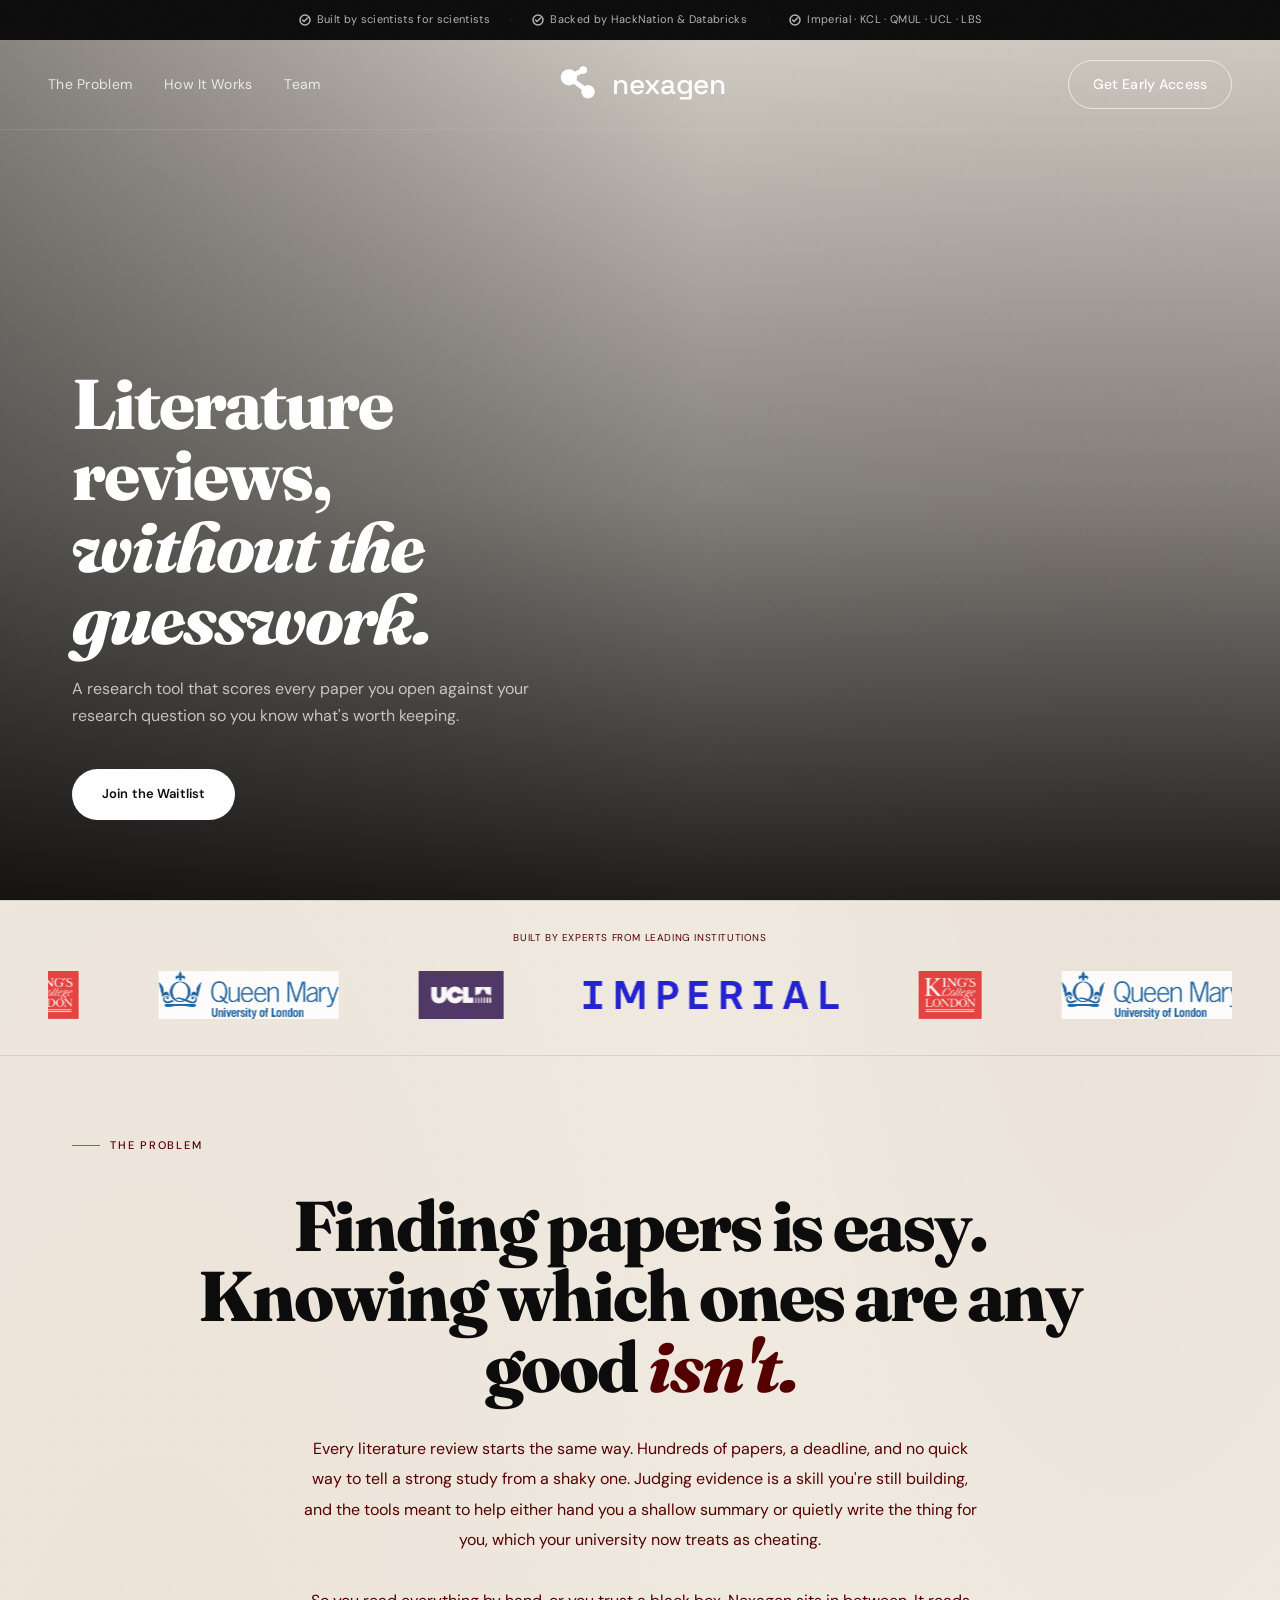
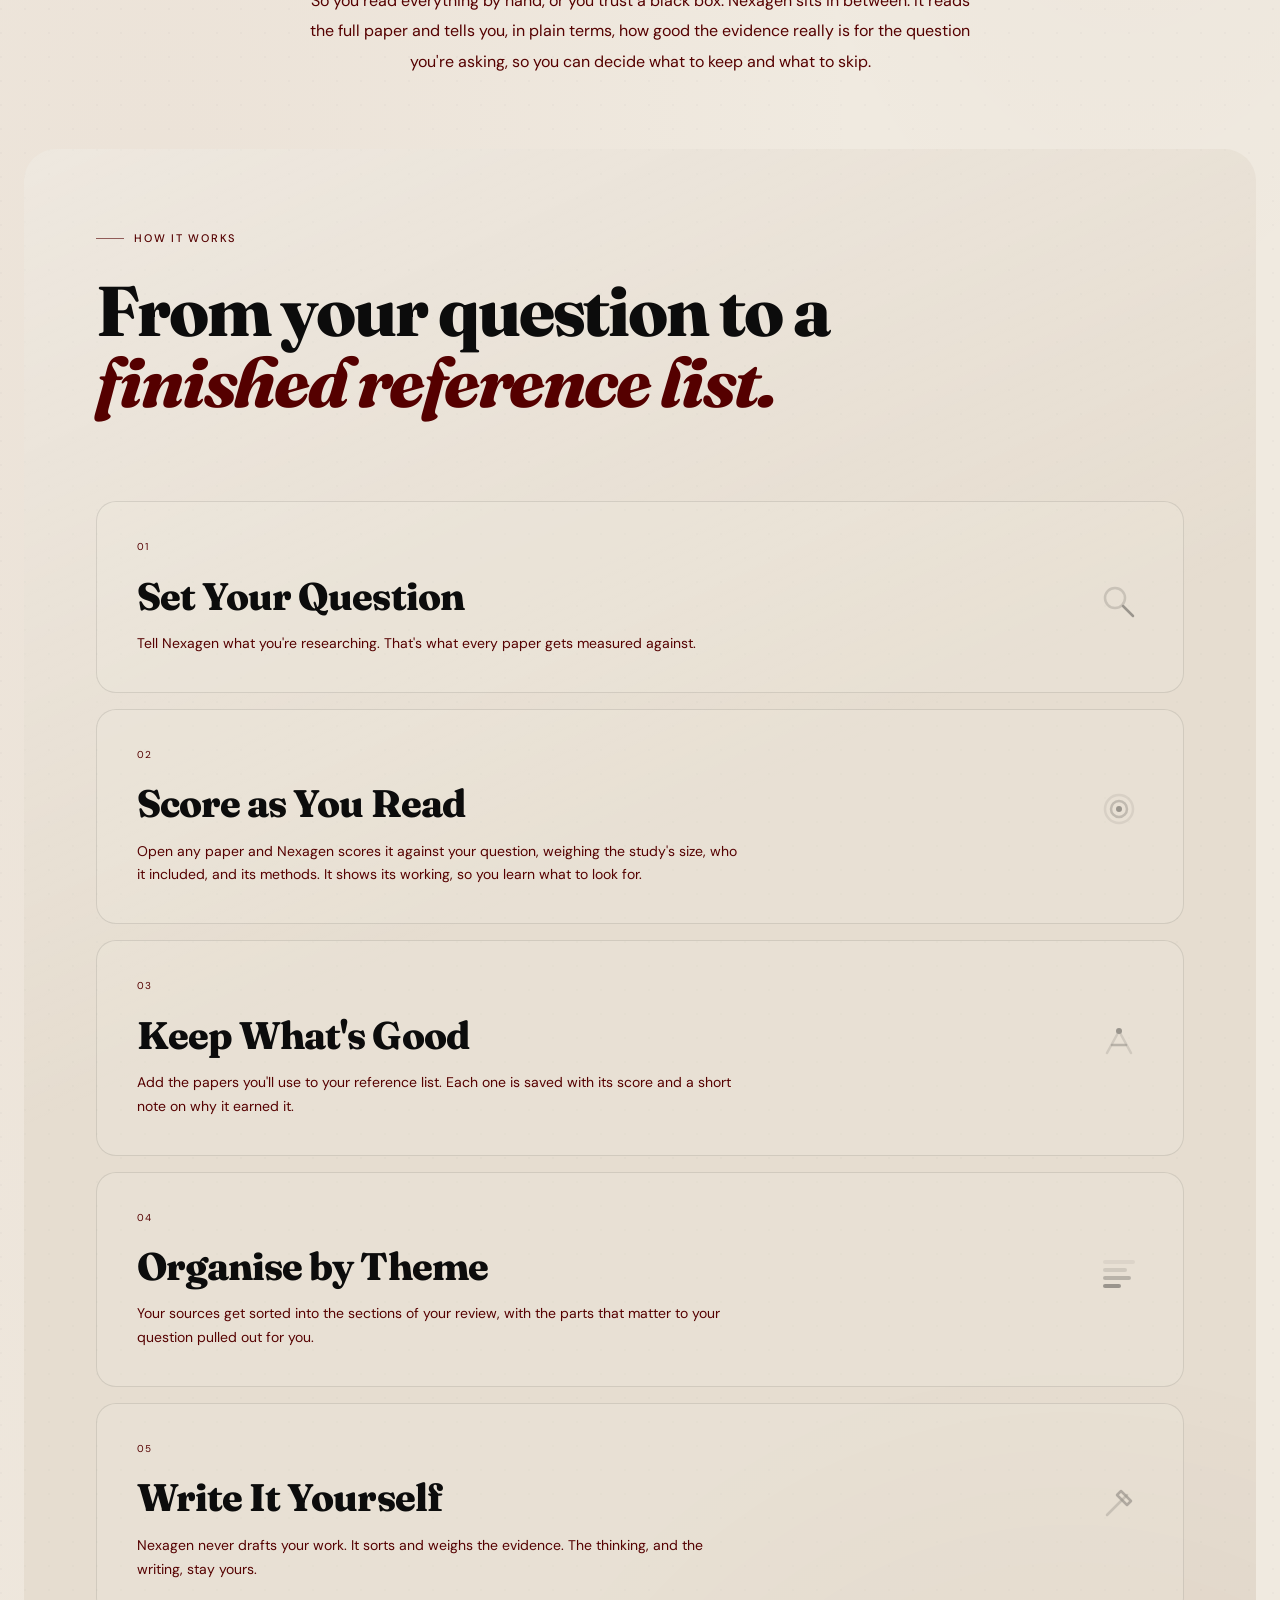
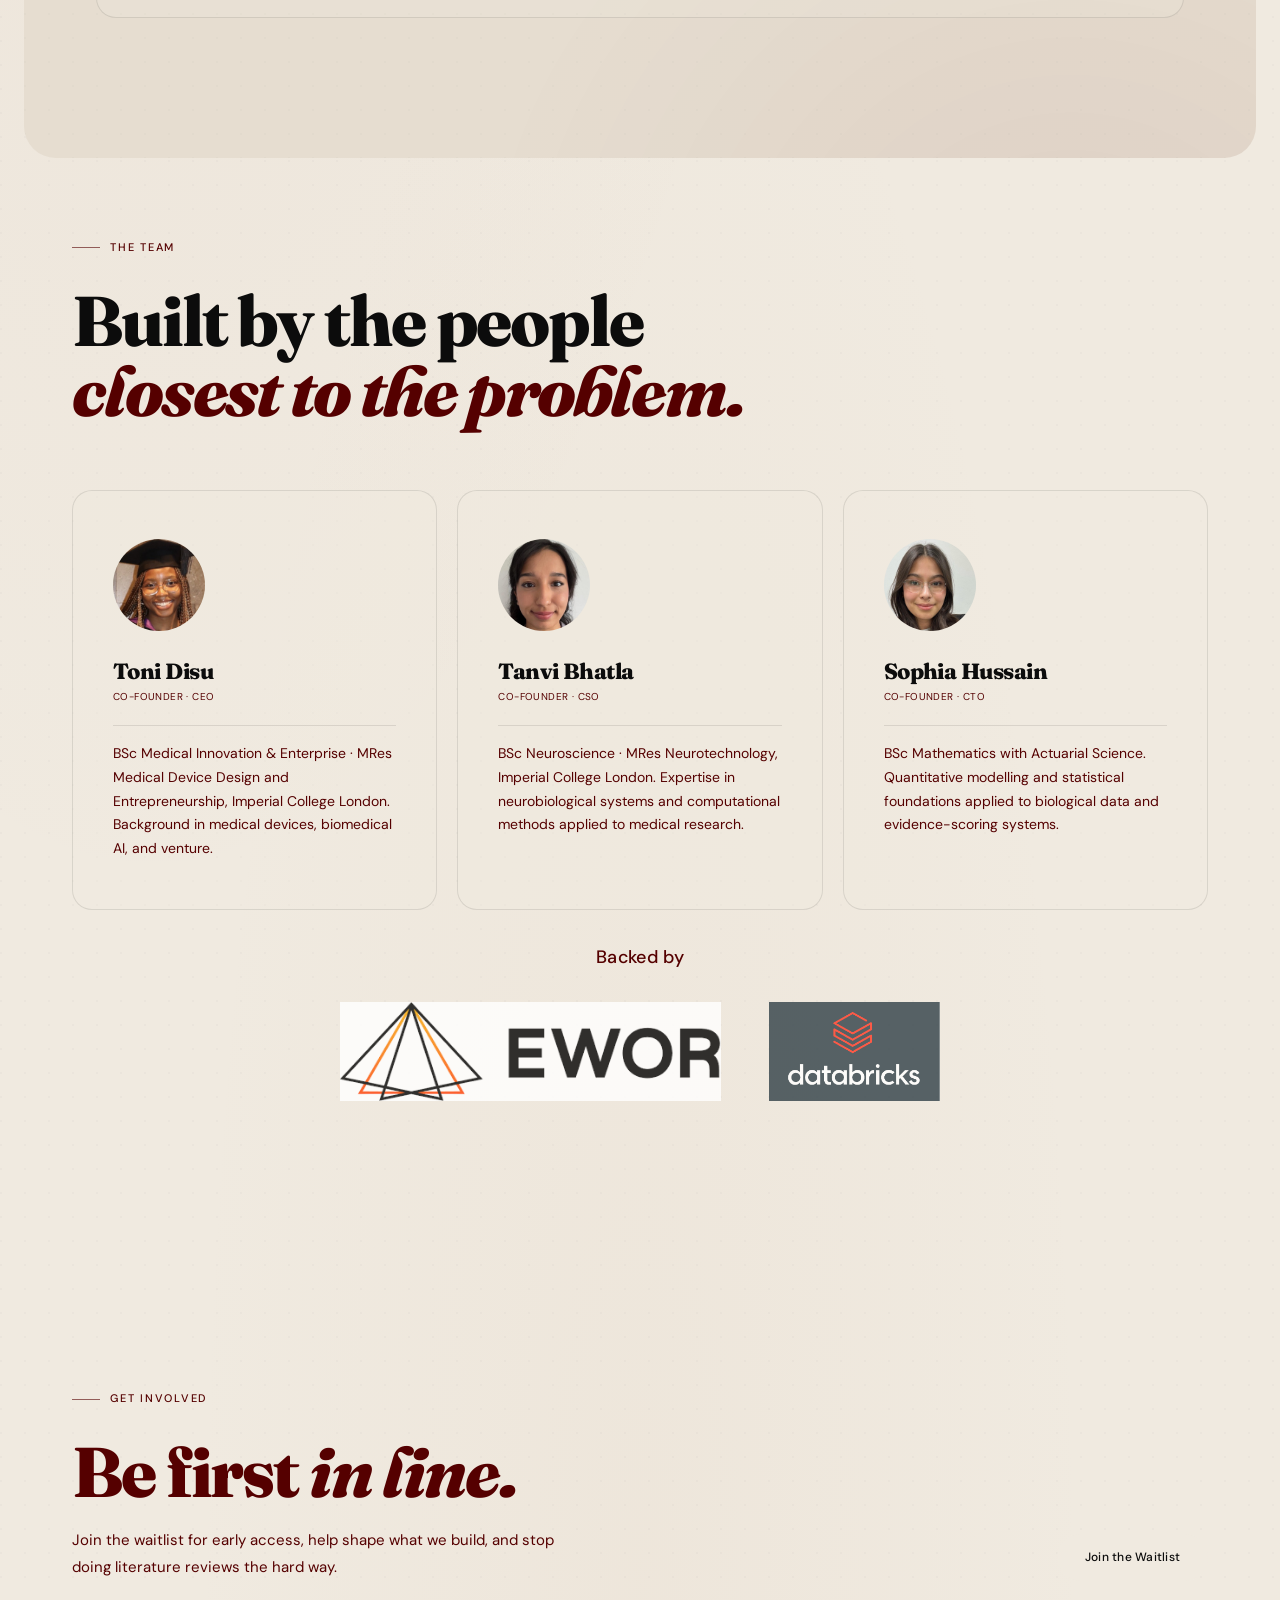
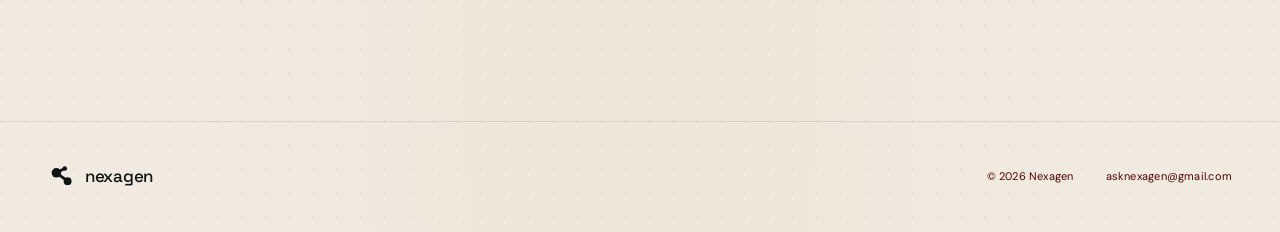
==== commit 2a134e77: "Fix mobile nav centering, headline spacing, and header bleed-through Nav: replace the fragile 3-colu" ====
--- a/index.html
+++ b/index.html
@@ -97,7 +97,7 @@
     <div class="how-inner">
       <div class="fade-up">
         <p class="section-label">The Problem</p>
-        <h2 class="section-title">Finding papers is easy.<br/>Knowing which ones are any good <em>isn't.</em></h2>
+        <h2 class="section-title">Finding papers is easy.<br/> Knowing which ones are any good <em>isn't.</em></h2>
         <p class="section-body">
           Every literature review starts the same way. Hundreds of papers, a deadline, and no quick way to tell a strong study from a shaky one. Judging evidence is a skill you're still building, and the tools meant to help either hand you a shallow summary or quietly write the thing for you, which your university now treats as cheating.
           <br/><br/>
@@ -113,7 +113,7 @@
       <div class="how-header">
         <div class="fade-up">
           <p class="section-label">How It Works</p>
-          <h2 class="section-title">From your question to a<br/><em>finished reference list.</em></h2>
+          <h2 class="section-title">From your question to a<br/> <em>finished reference list.</em></h2>
         </div>
       </div>
       <div class="steps-list stagger-parent">
@@ -195,7 +195,7 @@
     <div class="team-inner">
       <div class="fade-up">
         <p class="section-label">The Team</p>
-        <h2 class="section-title">Built by the people<br/><em>closest to the problem.</em></h2>
+        <h2 class="section-title">Built by the people<br/> <em>closest to the problem.</em></h2>
       </div>
       <div class="team-authors stagger-parent">
         <div class="team-author">
--- a/styles.css
+++ b/styles.css
@@ -63,8 +63,7 @@
   position: fixed;
   top: 40px; left: 0; right: 0;
   z-index: 101;
-  display: grid;
-  grid-template-columns: 1fr auto 1fr;
+  display: flex;
   align-items: center;
   padding: 20px 48px;
   background: transparent;
@@ -73,19 +72,21 @@
   animation: slideDown 0.55s cubic-bezier(0.22, 1, 0.36, 1) both;
 }
 .nav-left {
-  grid-column: 1;
   display: flex;
   align-items: center;
   gap: 32px;
 }
 .nav-right {
-  grid-column: 3;
   display: flex;
   align-items: center;
   justify-content: flex-end;
+  margin-left: auto;
 }
 .nav-logo {
-  grid-column: 2;
+  position: absolute;
+  left: 50%;
+  top: 50%;
+  transform: translate(-50%, -50%);
   display: flex;
   align-items: center;
   justify-content: center;
@@ -149,7 +150,7 @@
 
 /* Scrolled state — cream background, dark text */
 nav.nav--scrolled {
-  background: linear-gradient(to bottom, rgba(240, 234, 224, 0.97), rgba(240, 234, 224, 0.82));
+  background: rgba(240, 234, 224, 0.98);
   backdrop-filter: blur(16px);
   border-bottom: 1px solid var(--border);
 }
